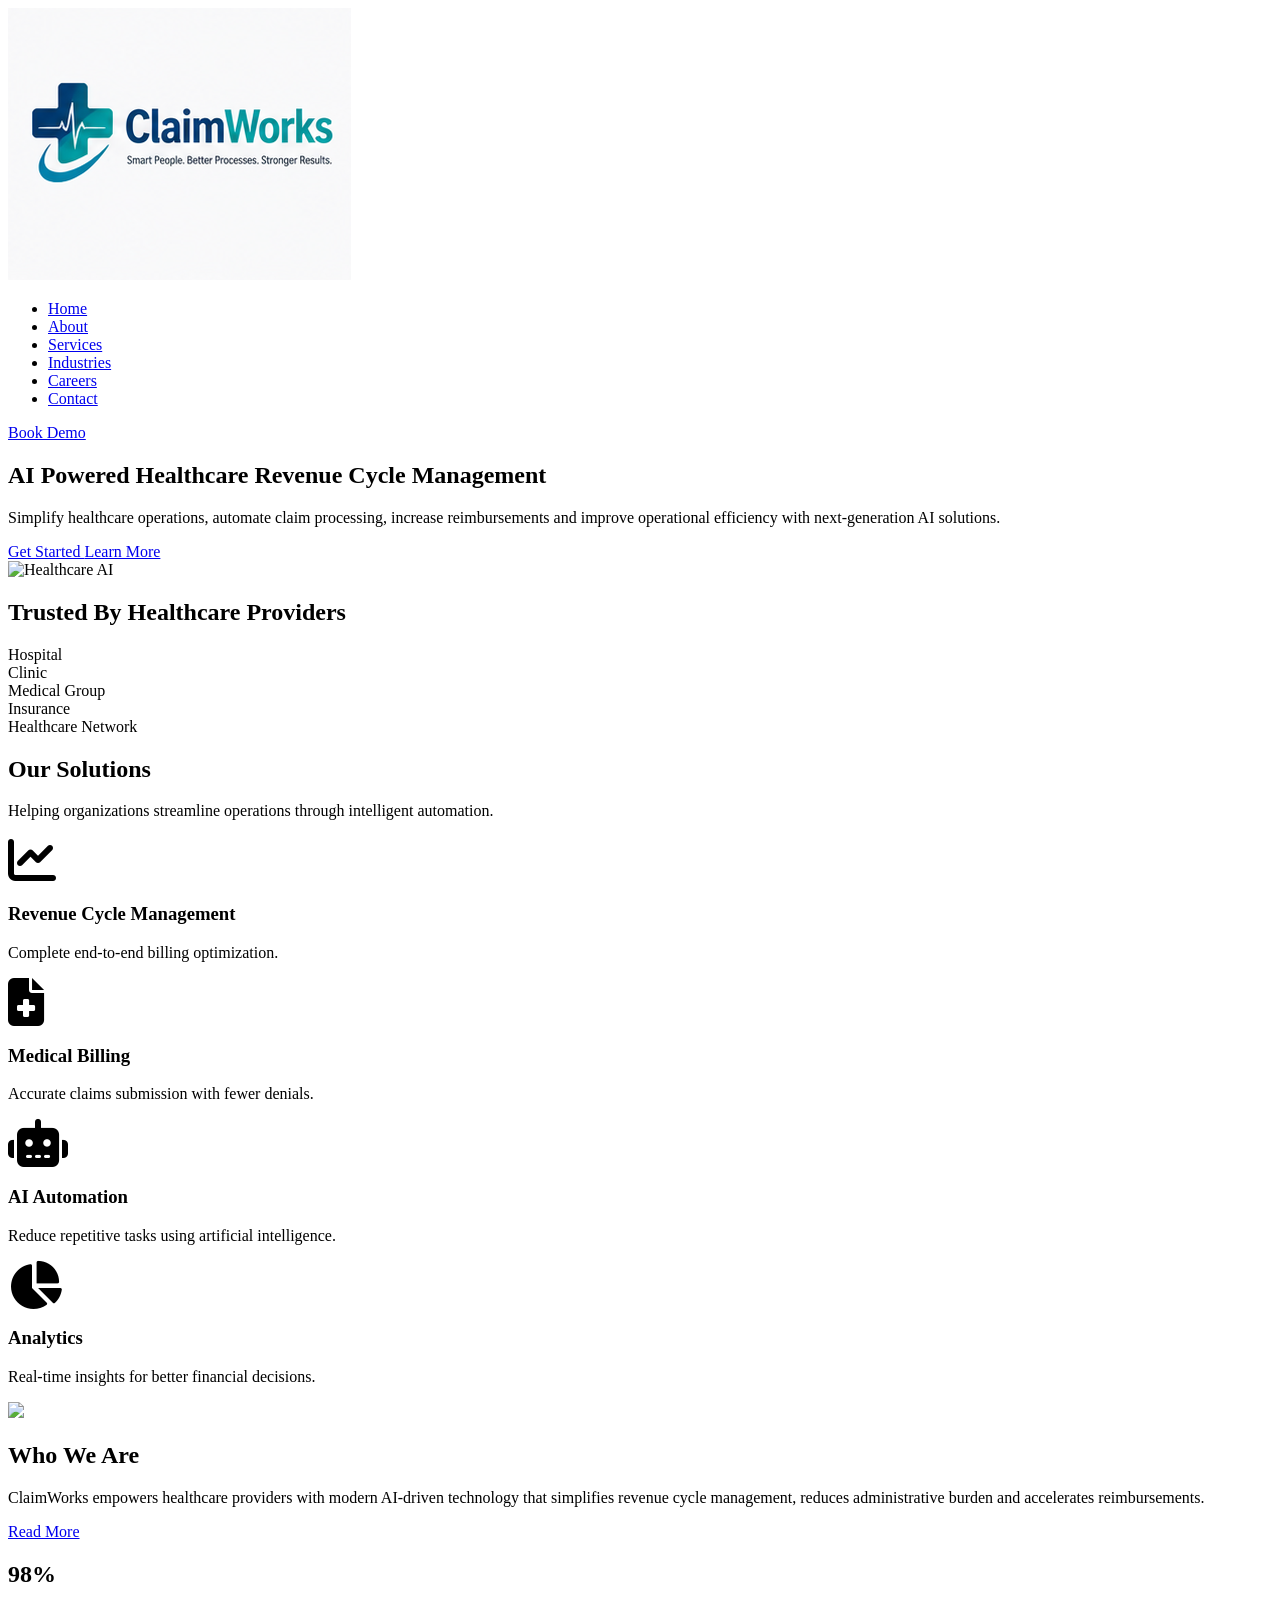
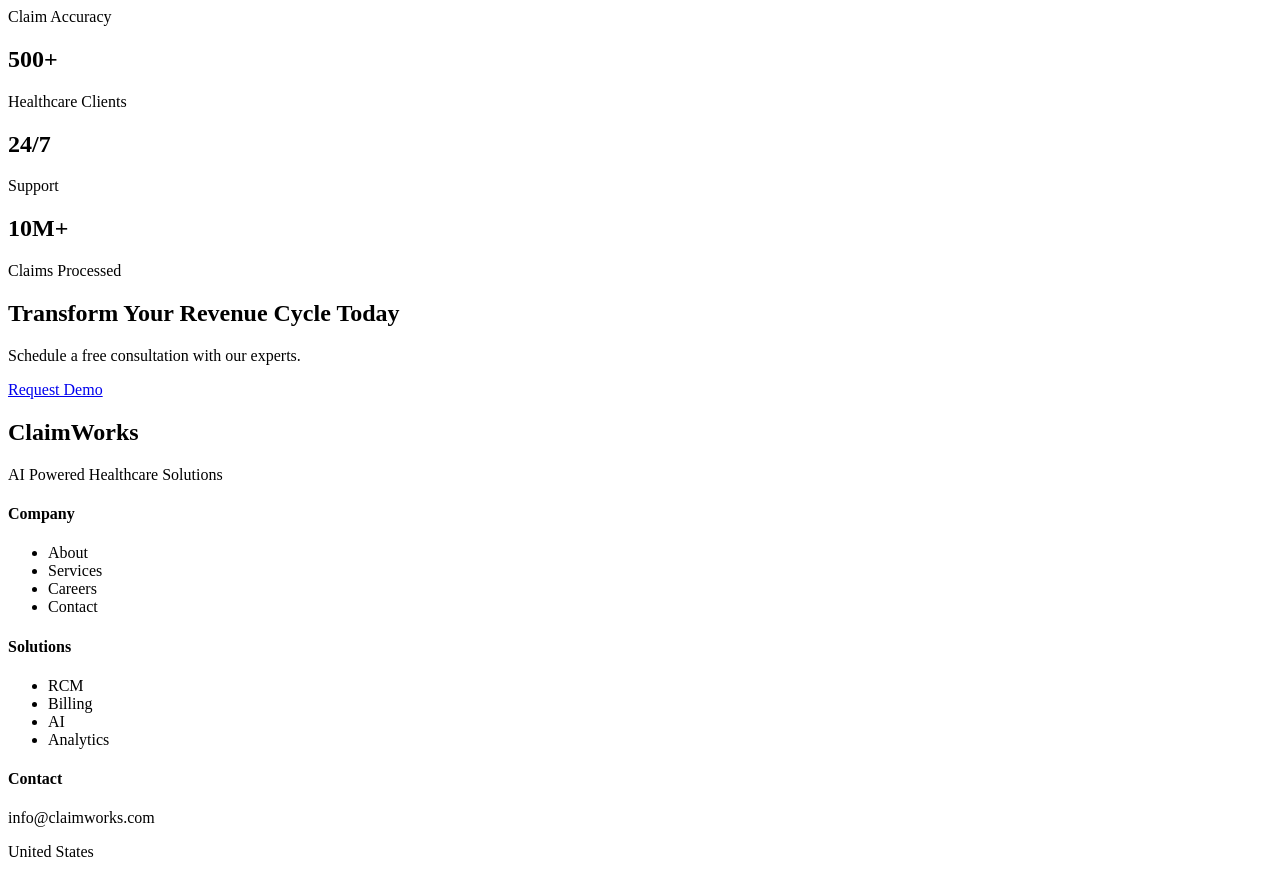
==== index.html @ ae8e94ba "Add files via upload Claimworks" ====
<!DOCTYPE html>
<html lang="en">

<head>
    <meta charset="UTF-8">
    <meta name="viewport" content="width=device-width, initial-scale=1.0">

    <title>ClaimWorks | AI Powered Revenue Cycle Management</title>

    <link rel="stylesheet" href="assets/css/style.css">

    <link rel="preconnect" href="https://fonts.googleapis.com">
    <link rel="preconnect" href="https://fonts.gstatic.com" crossorigin>

    <link href="https://fonts.googleapis.com/css2?family=Poppins:wght@300;400;500;600;700;800&display=swap" rel="stylesheet">

    <link rel="stylesheet"
href="https://cdnjs.cloudflare.com/ajax/libs/font-awesome/6.6.0/css/all.min.css">

</head>

<body>

<!-- ================= NAVBAR ================= -->

<header>

<div class="container nav">

<div class="logo">
<a href="index.html" class="logo">
    <img src="asset/images/logo.png" alt="ClaimWorks Logo">
</a>
</div>

<nav>

<ul>

<li><a href="index.html">Home</a></li>

<li><a href="about.html">About</a></li>

<li><a href="services.html">Services</a></li>

<li><a href="industries.html">Industries</a></li>

<li><a href="careers.html">Careers</a></li>

<li><a href="contact.html">Contact</a></li>

</ul>

</nav>

<a href="#" class="btn">Book Demo</a>

</div>

</header>


<!-- ================= HERO ================= -->

<section class="hero">

<div class="container hero-grid">

<div class="hero-content">

<h1>

AI Powered Healthcare Revenue Cycle Management

</h1>

<p>

Simplify healthcare operations, automate claim processing,
increase reimbursements and improve operational efficiency with
next-generation AI solutions.

</p>

<div class="hero-buttons">

<a href="#" class="btn">

Get Started

</a>

<a href="#" class="btn-outline">

Learn More

</a>

</div>

</div>


<div class="hero-image">

<img src="assets/images/hero.png" alt="Healthcare AI">

</div>

</div>

</section>


<!-- ================= TRUSTED ================= -->

<section class="trusted">

<div class="container">

<h2>

Trusted By Healthcare Providers

</h2>

<div class="brands">

<div>Hospital</div>

<div>Clinic</div>

<div>Medical Group</div>

<div>Insurance</div>

<div>Healthcare Network</div>

</div>

</div>

</section>


<!-- ================= SERVICES ================= -->

<section class="services">

<div class="container">

<h2>

Our Solutions

</h2>

<p class="section-text">

Helping organizations streamline operations through intelligent automation.

</p>

<div class="cards">

<div class="card">

<i class="fa-solid fa-chart-line fa-3x"></i>

<h3>Revenue Cycle Management</h3>

<p>
Complete end-to-end billing optimization.
</p>

</div>
<div class="card">

<i class="fa-solid fa-file-medical fa-3x"></i>

<h3>Medical Billing</h3>

<p>
Accurate claims submission with fewer denials.
</p>

</div>

<div class="card">

<i class="fa-solid fa-robot fa-3x"></i>

<h3>AI Automation</h3>

<p>

Reduce repetitive tasks using artificial intelligence.

</p>

</div>

<div class="card">

<i class="fa-solid fa-chart-pie fa-3x"></i>

<h3>Analytics</h3>

<p>

Real-time insights for better financial decisions.

</p>

</div>

</div>

</div>

</section>


<!-- ================= ABOUT ================= -->

<section class="about-preview">

<div class="container grid-2">

<div>

<img src="assets/images/about.jpg">

</div>

<div>

<h2>

Who We Are

</h2>

<p>

ClaimWorks empowers healthcare providers with modern AI-driven
technology that simplifies revenue cycle management,
reduces administrative burden and accelerates reimbursements.

</p>

<a href="about.html" class="btn">

Read More

</a>

</div>

</div>

</section>


<!-- ================= STATS ================= -->

<section class="stats">

<div class="container">

<div class="stat">

<h2>98%</h2>

<p>Claim Accuracy</p>

</div>

<div class="stat">

<h2>500+</h2>

<p>Healthcare Clients</p>

</div>

<div class="stat">

<h2>24/7</h2>

<p>Support</p>

</div>

<div class="stat">

<h2>10M+</h2>

<p>Claims Processed</p>

</div>

</div>

</section>


<!-- ================= CTA ================= -->

<section class="cta">

<div class="container">

<h2>

Transform Your Revenue Cycle Today

</h2>

<p>

Schedule a free consultation with our experts.

</p>

<a href="#" class="btn">

Request Demo

</a>

</div>

</section>


<!-- ================= FOOTER ================= -->

<footer>

<div class="container footer">

<div>

<h2>

ClaimWorks

</h2>

<p>

AI Powered Healthcare Solutions

</p>

</div>

<div>

<h4>

Company

</h4>

<ul>

<li>About</li>

<li>Services</li>

<li>Careers</li>

<li>Contact</li>

</ul>

</div>

<div>

<h4>

Solutions

</h4>

<ul>

<li>RCM</li>

<li>Billing</li>

<li>AI</li>

<li>Analytics</li>

</ul>

</div>

<div>

<h4>

Contact

</h4>

<p>

info@claimworks.com

</p>

<p>

United States

</p>

</div>

</div>

</footer>

<script src="assets/js/script.js"></script>

</body>

</html>
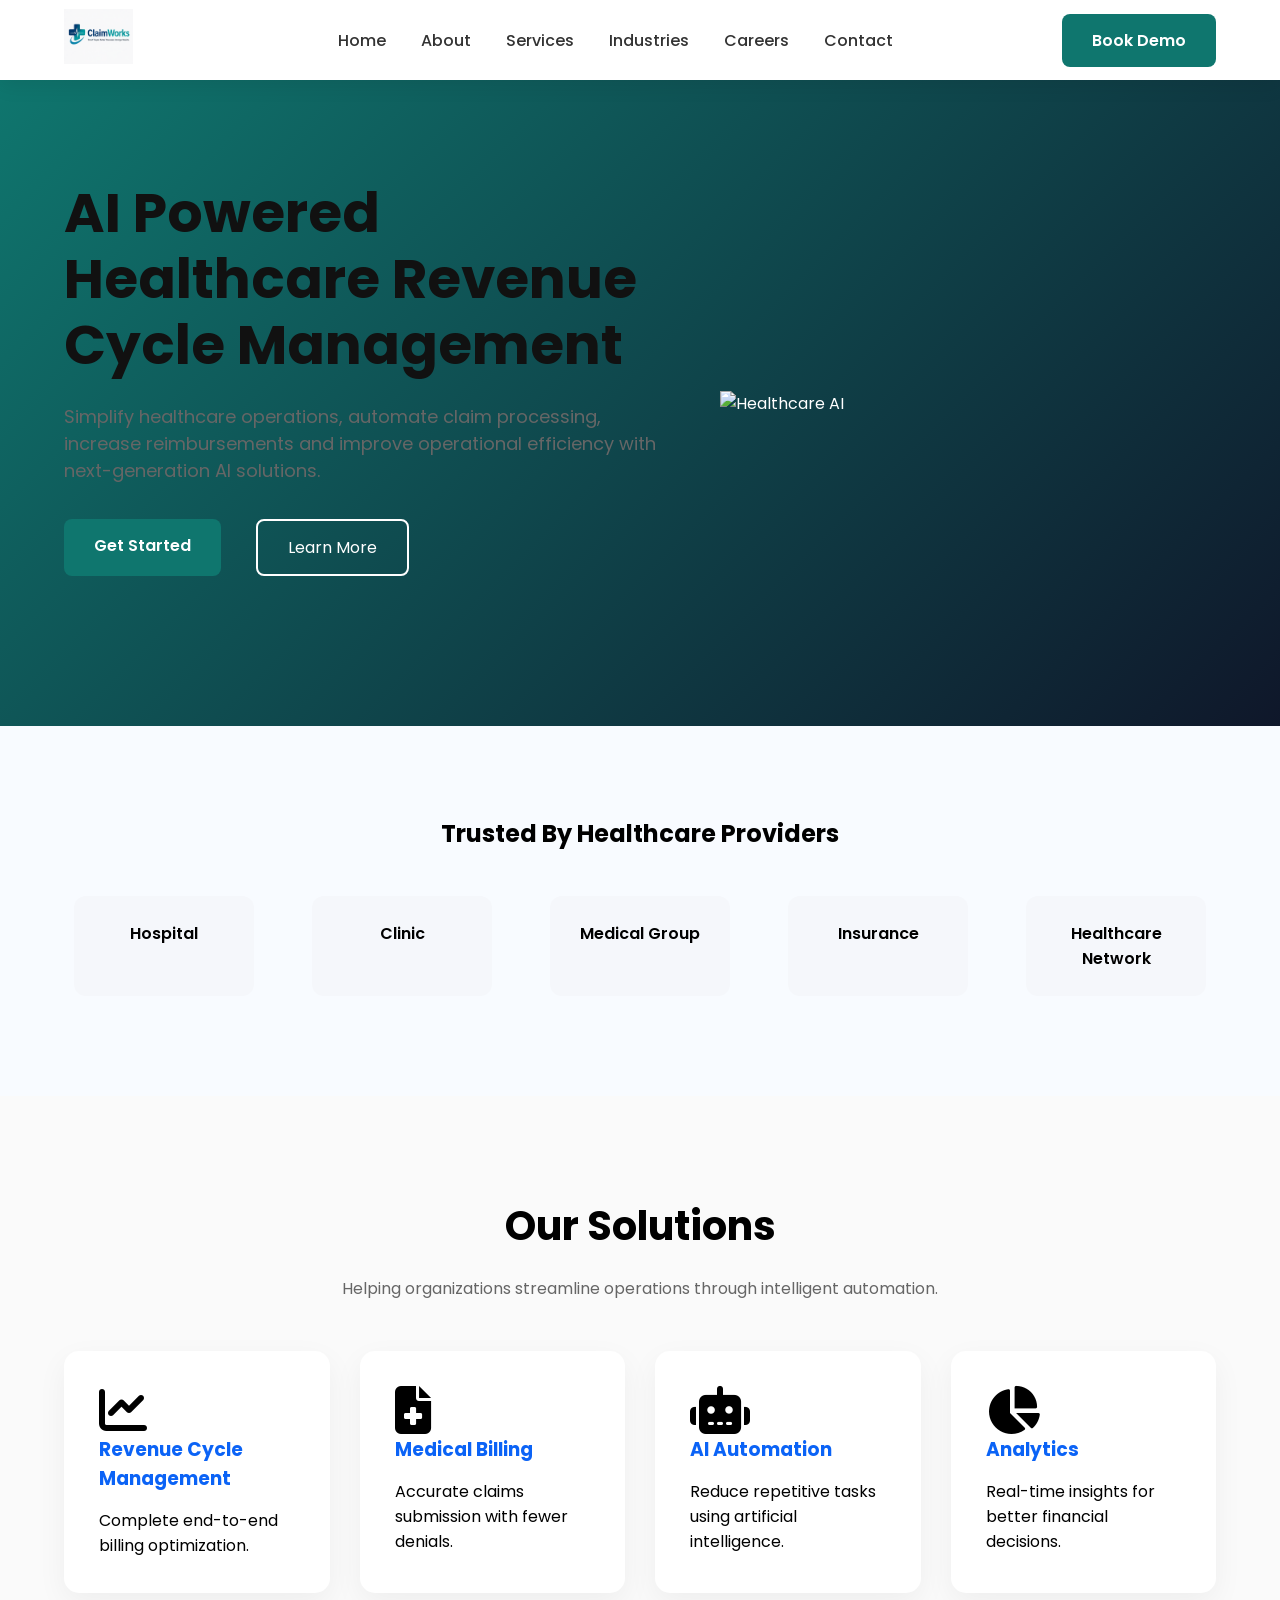
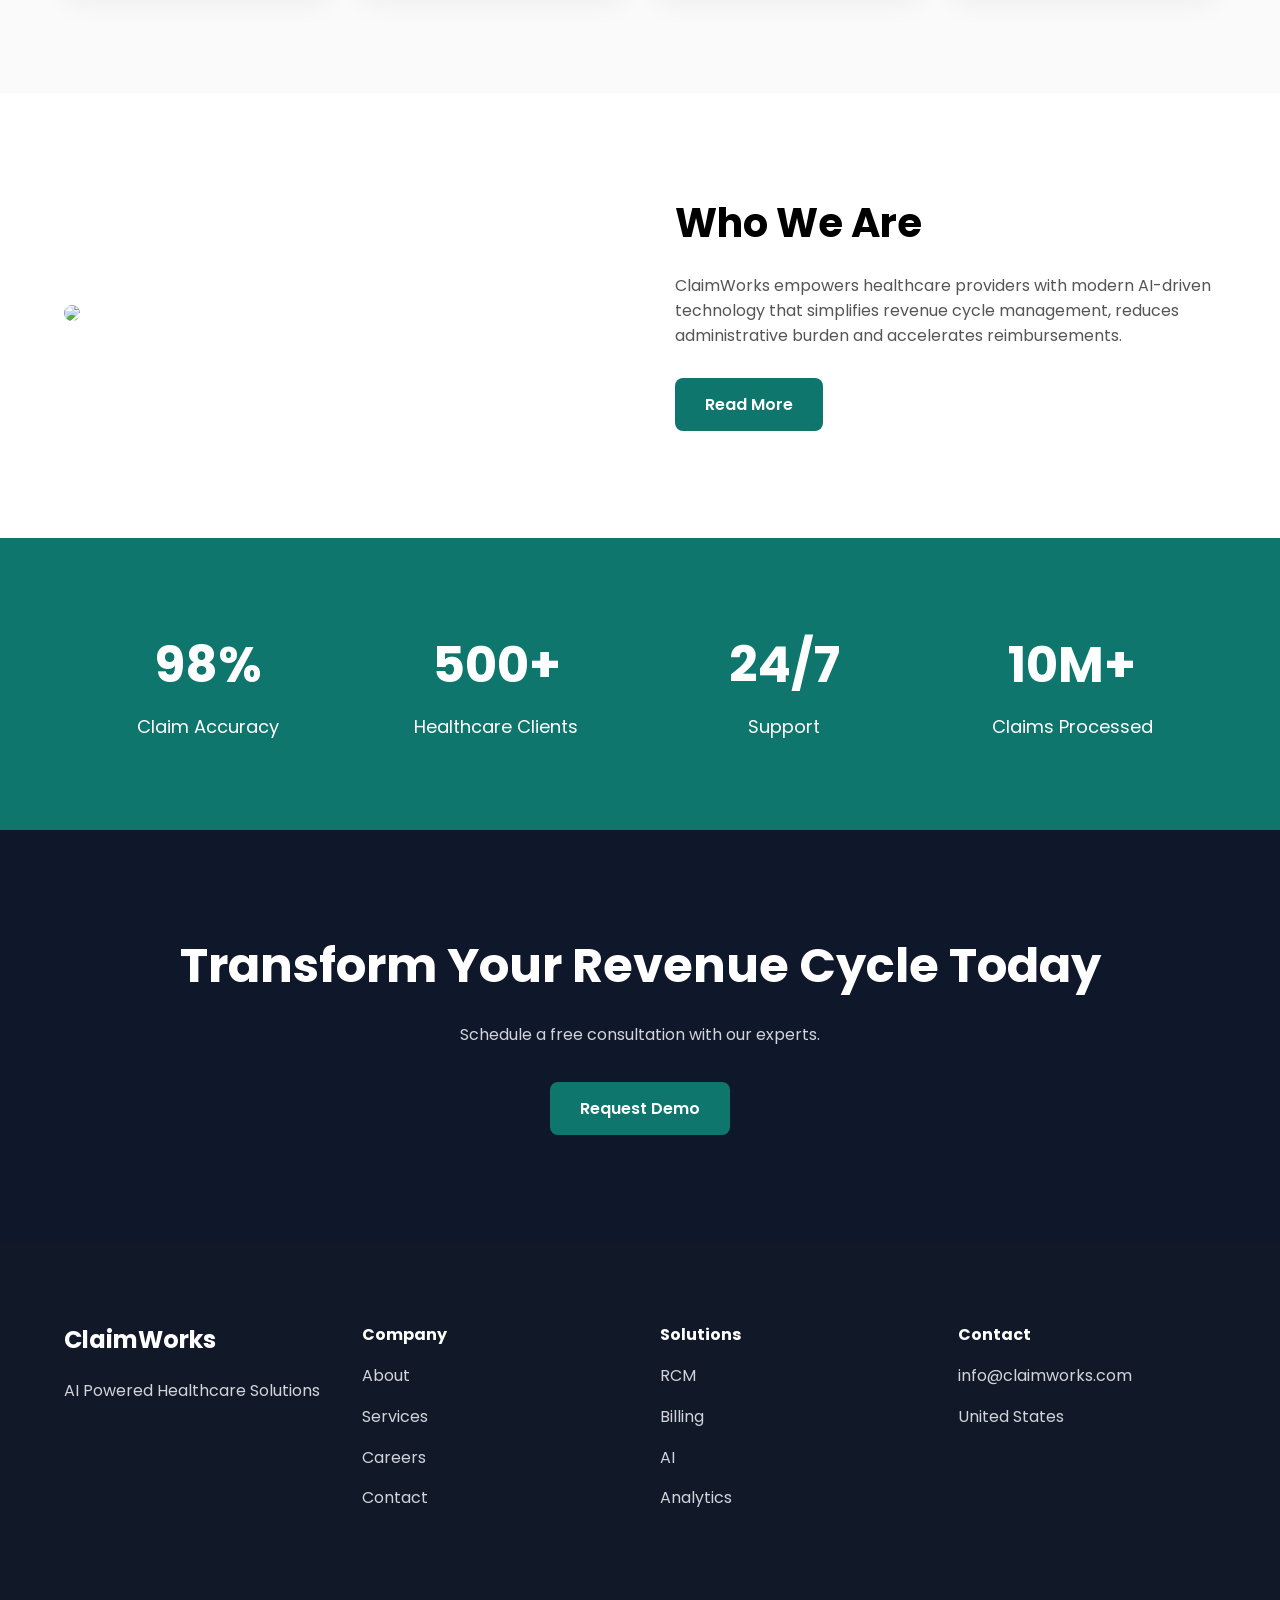
==== commit 41425be8: "Update index.html" ====
--- a/index.html
+++ b/index.html
@@ -7,7 +7,7 @@
 
     <title>ClaimWorks | AI Powered Revenue Cycle Management</title>
 
-    <link rel="stylesheet" href="assets/css/style.css">
+    <link rel="stylesheet" href="asset/css/style.css">
 
     <link rel="preconnect" href="https://fonts.googleapis.com">
     <link rel="preconnect" href="https://fonts.gstatic.com" crossorigin>
@@ -430,4 +430,4 @@
 
 </body>
 
-</html>+</html>
--- a/asset/css/style.css
+++ b/asset/css/style.css
@@ -0,0 +1,3035 @@
+/* =========================================
+   CLAIMWORKS PROFESSIONAL WEBSITE
+   STYLE.CSS - PART 1
+========================================= */
+
+*{
+    margin:0;
+    padding:0;
+    box-sizing:border-box;
+    font-family:'Poppins',sans-serif;
+}
+
+html{
+    scroll-behavior:smooth;
+}
+
+
+.container{
+    width:90%;
+    max-width:1200px;
+    margin:auto;
+}
+
+/* ================= NAVBAR ================= */
+
+header{
+    width:100%;
+    background:#fff;
+    position:sticky;
+    top:0;
+    z-index:999;
+    box-shadow:0 2px 10px rgba(0,0,0,.08);
+}
+
+.nav{
+    display:flex;
+    justify-content:space-between;
+    align-items:center;
+    height:80px;
+}
+
+.logo h2{
+    color:#0B63F6;
+    font-size:30px;
+    font-weight:700;
+}
+
+nav ul{
+    display:flex;
+    list-style:none;
+}
+
+nav ul li{
+    margin-left:35px;
+}
+
+nav ul li a{
+    text-decoration:none;
+    color:#333;
+    font-weight:500;
+    transition:.3s;
+}
+
+nav ul li a:hover{
+    color:#0B63F6;
+}
+
+/* ================= BUTTONS ================= */
+
+.btn{
+    background:#0B63F6;
+    color:#fff;
+    padding:14px 30px;
+    text-decoration:none;
+    border-radius:8px;
+    transition:.3s;
+    display:inline-block;
+}
+
+.btn:hover{
+    background:#084fc4;
+    transform:translateY(-3px);
+}
+
+.btn-outline{
+    border:2px solid #0B63F6;
+    color:#0B63F6;
+    text-decoration:none;
+    padding:12px 28px;
+    border-radius:8px;
+    margin-left:15px;
+    transition:.3s;
+}
+
+.btn-outline:hover{
+    background:#0B63F6;
+    color:white;
+}
+
+/* ================= HERO ================= */
+.hero{
+    background:linear-gradient(rgba(0,0,0,.55),rgba(0,0,0,.55)),
+    url("../images/hero.jpg");
+    background-size:cover;
+    background-position:center;
+}
+
+.hero{
+    padding:100px 0;
+    background:linear-gradient(135deg,#eef5ff,#ffffff);
+}
+
+.hero-grid{
+    display:grid;
+    grid-template-columns:1fr 1fr;
+    gap:60px;
+    align-items:center;
+}
+
+.hero-content h1{
+    font-size:55px;
+    color:#111;
+    margin-bottom:25px;
+    line-height:1.2;
+}
+
+.hero-content p{
+    font-size:18px;
+    color:#666;
+    margin-bottom:35px;
+}
+
+.hero-image img{
+    width:100%;
+    animation:float 4s infinite ease-in-out;
+}
+
+/* ================= TRUSTED ================= */
+
+.trusted{
+    padding:70px 0;
+    text-align:center;
+}
+
+.trusted h2{
+    margin-bottom:35px;
+}
+
+.brands{
+    display:flex;
+    justify-content:space-between;
+    flex-wrap:wrap;
+}
+
+.brands div{
+    background:#f5f7fb;
+    padding:25px;
+    width:180px;
+    border-radius:12px;
+    margin:10px;
+    font-weight:600;
+}
+
+/* ================= SERVICES ================= */
+
+.services{
+    padding:100px 0;
+    background:#fafafa;
+}
+
+.services h2{
+    text-align:center;
+    font-size:40px;
+}
+
+.section-text{
+    text-align:center;
+    color:#666;
+    margin:20px auto 50px;
+}
+
+.cards{
+    display:grid;
+    grid-template-columns:repeat(auto-fit,minmax(250px,1fr));
+    gap:30px;
+}
+
+.card{
+    background:#fff;
+    padding:35px;
+    border-radius:15px;
+    transition:.3s;
+    box-shadow:0 10px 30px rgba(0,0,0,.05);
+}
+
+.card:hover{
+    transform:translateY(-10px);
+    box-shadow:0 15px 35px rgba(0,0,0,.12);
+}
+
+.card h3{
+    color:#0B63F6;
+    margin-bottom:15px;
+}
+
+/* ================= ABOUT ================= */
+
+.about-preview{
+    padding:100px 0;
+}
+
+.grid-2{
+    display:grid;
+    grid-template-columns:1fr 1fr;
+    gap:70px;
+    align-items:center;
+}
+
+.about-preview img{
+    width:100%;
+    border-radius:15px;
+}
+
+.about-preview h2{
+    font-size:40px;
+    margin-bottom:20px;
+}
+
+.about-preview p{
+    margin-bottom:30px;
+    color:#555;
+}
+
+/* ================= STATS ================= */
+
+.stats{
+    background:#0B63F6;
+    color:white;
+    padding:80px 0;
+}
+
+.stats .container{
+    display:grid;
+    grid-template-columns:repeat(4,1fr);
+    text-align:center;
+}
+
+.stat h2{
+    font-size:45px;
+    margin-bottom:10px;
+}
+
+/* ================= CTA ================= */
+
+.cta{
+    padding:100px 0;
+    text-align:center;
+}
+
+.cta h2{
+    font-size:42px;
+    margin-bottom:20px;
+}
+
+.cta p{
+    color:#666;
+    margin-bottom:35px;
+}
+
+/* ================= FOOTER ================= */
+
+footer{
+    background:#111827;
+    color:white;
+    padding:60px 0;
+}
+
+.footer{
+    display:grid;
+    grid-template-columns:repeat(auto-fit,minmax(220px,1fr));
+    gap:40px;
+}
+
+.footer ul{
+    list-style:none;
+}
+
+.footer li{
+    margin:10px 0;
+}
+
+.footer h4{
+    margin-bottom:15px;
+}
+
+/* ================= ANIMATION ================= */
+
+@keyframes float{
+
+0%{
+transform:translateY(0px);
+}
+
+50%{
+transform:translateY(-15px);
+}
+
+100%{
+transform:translateY(0px);
+}
+
+}
+
+/* ================= MOBILE ================= */
+
+@media(max-width:992px){
+
+.hero-grid,
+.grid-2{
+grid-template-columns:1fr;
+text-align:center;
+}
+
+.stats .container{
+grid-template-columns:repeat(2,1fr);
+gap:30px;
+}
+
+nav{
+display:none;
+}
+
+}
+
+@media(max-width:600px){
+
+.hero-content h1{
+font-size:38px;
+}
+
+.stats .container{
+grid-template-columns:1fr;
+}
+
+.btn{
+display:block;
+margin-bottom:15px;
+}
+
+.btn-outline{
+display:block;
+margin-left:0;
+}
+
+}
+/* Ripple Effect */
+
+.btn{
+    position:relative;
+    overflow:hidden;
+}
+
+.ripple{
+
+position:absolute;
+background:rgba(255,255,255,.4);
+width:20px;
+height:20px;
+border-radius:50%;
+transform:scale(0);
+animation:ripple .6s linear;
+
+}
+
+@keyframes ripple{
+
+to{
+
+transform:scale(20);
+opacity:0;
+
+}
+
+}
+/* =====================================
+   CLAIMWORKS PREMIUM HOME PAGE (V2)
+===================================== */
+
+/* Hero */
+
+.hero{
+    background:linear-gradient(135deg,#0f766e,#0f172a);
+    color:white;
+    padding:100px 0;
+}
+
+.hero-grid{
+    display:grid;
+    grid-template-columns:1.2fr 1fr;
+    gap:60px;
+    align-items:center;
+}
+
+.tag{
+
+display:inline-block;
+padding:10px 18px;
+background:rgba(255,255,255,.15);
+border-radius:30px;
+margin-bottom:25px;
+font-size:14px;
+backdrop-filter:blur(10px);
+
+}
+
+.hero-left h1{
+
+font-size:60px;
+line-height:1.15;
+margin-bottom:25px;
+font-weight:800;
+
+}
+
+.hero-left p{
+
+font-size:18px;
+color:#dbe4ef;
+margin-bottom:35px;
+max-width:650px;
+
+}
+
+.hero-buttons{
+
+display:flex;
+gap:20px;
+margin-bottom:50px;
+
+}
+
+.hero-stats{
+
+display:flex;
+gap:50px;
+
+}
+
+.hero-stats h2{
+
+font-size:34px;
+margin-bottom:8px;
+
+}
+
+.hero-stats span{
+
+color:#d1d5db;
+
+}
+
+/* Right Side */
+
+.hero-right{
+
+display:flex;
+flex-direction:column;
+gap:25px;
+
+}
+
+.glass-card{
+
+background:rgba(255,255,255,.12);
+backdrop-filter:blur(15px);
+padding:30px;
+border-radius:18px;
+border:1px solid rgba(255,255,255,.15);
+transition:.35s;
+
+}
+
+.glass-card:hover{
+
+transform:translateY(-10px);
+
+}
+
+.glass-card i{
+
+font-size:40px;
+color:#34d399;
+margin-bottom:20px;
+
+}
+
+.glass-card h3{
+
+margin-bottom:12px;
+font-size:24px;
+
+}
+
+.glass-card p{
+
+color:#e5e7eb;
+
+}
+
+/* Navbar */
+
+header{
+
+background:white;
+
+}
+
+.logo h2{
+
+font-size:32px;
+color:#0f766e;
+
+}
+
+.logo i{
+
+margin-right:10px;
+
+}
+
+/* Buttons */
+
+.btn{
+
+background:#0f766e;
+color:white;
+padding:14px 30px;
+border-radius:8px;
+text-decoration:none;
+font-weight:600;
+transition:.3s;
+
+}
+
+.btn:hover{
+
+background:#115e59;
+
+}
+
+.btn-outline{
+
+border:2px solid white;
+color:white;
+padding:14px 30px;
+border-radius:8px;
+text-decoration:none;
+transition:.3s;
+
+}
+
+.btn-outline:hover{
+
+background:white;
+color:#0f172a;
+
+}
+
+/* Mobile */
+
+@media(max-width:992px){
+
+.hero-grid{
+
+grid-template-columns:1fr;
+
+}
+
+.hero-left{
+
+text-align:center;
+
+}
+
+.hero-buttons{
+
+justify-content:center;
+
+}
+
+.hero-stats{
+
+justify-content:center;
+flex-wrap:wrap;
+
+}
+
+}
+/* ================= SERVICES ================= */
+
+.section-title{
+text-align:center;
+margin-bottom:60px;
+}
+
+.section-title h2{
+font-size:42px;
+margin-bottom:15px;
+color:#0f172a;
+}
+
+.section-title p{
+color:#6b7280;
+max-width:700px;
+margin:auto;
+}
+
+.service-grid{
+
+display:grid;
+grid-template-columns:repeat(auto-fit,minmax(320px,1fr));
+gap:30px;
+
+}
+
+.service-box{
+
+background:white;
+padding:35px;
+border-radius:18px;
+box-shadow:0 10px 25px rgba(0,0,0,.08);
+transition:.35s;
+
+}
+
+.service-box:hover{
+
+transform:translateY(-12px);
+
+}
+
+.service-box i{
+
+font-size:42px;
+color:#0f766e;
+margin-bottom:20px;
+
+}
+
+.service-box h3{
+
+margin-bottom:15px;
+
+}
+
+.service-box p{
+
+color:#6b7280;
+
+}
+
+/* ================= INSIGHTS ================= */
+
+.insights{
+padding:100px 0;
+background:#f8fafc;
+}
+
+.insight-grid{
+
+display:grid;
+grid-template-columns:repeat(auto-fit,minmax(320px,1fr));
+gap:30px;
+
+}
+
+.insight-card{
+
+background:white;
+padding:35px;
+border-radius:18px;
+box-shadow:0 12px 30px rgba(0,0,0,.08);
+transition:.35s;
+
+}
+
+.insight-card:hover{
+
+transform:translateY(-10px);
+
+}
+
+.insight-card h3{
+
+font-size:24px;
+margin-bottom:20px;
+color:#0f172a;
+
+}
+
+.insight-card p{
+
+color:#6b7280;
+line-height:1.8;
+margin-bottom:25px;
+
+}
+
+.insight-card a{
+
+color:#0f766e;
+font-weight:600;
+text-decoration:none;
+
+}
+
+/* ================= WHY US ================= */
+
+.why-us{
+
+padding:100px 0;
+
+}
+
+.why-grid{
+
+display:grid;
+grid-template-columns:repeat(auto-fit,minmax(260px,1fr));
+gap:30px;
+
+}
+
+.why-card{
+
+padding:35px;
+border-radius:18px;
+background:white;
+text-align:center;
+box-shadow:0 12px 25px rgba(0,0,0,.08);
+transition:.35s;
+
+}
+
+.why-card:hover{
+
+transform:translateY(-10px);
+
+}
+
+.why-card i{
+
+font-size:48px;
+color:#0f766e;
+margin-bottom:20px;
+
+}
+
+.why-card h3{
+
+margin-bottom:15px;
+
+}
+
+.why-card p{
+
+color:#6b7280;
+
+}
+
+.stats{
+
+background:#0f766e;
+padding:90px 0;
+color:white;
+
+}
+
+.stats-grid{
+
+display:grid;
+grid-template-columns:repeat(auto-fit,minmax(200px,1fr));
+text-align:center;
+gap:30px;
+
+}
+
+.stats h2{
+
+font-size:50px;
+margin-bottom:10px;
+
+}
+
+.stats p{
+
+font-size:18px;
+
+}
+
+/* ================= INDUSTRIES ================= */
+
+.industries{
+
+padding:100px 0;
+background:#f8fafc;
+
+}
+
+.industry-grid{
+
+display:grid;
+grid-template-columns:repeat(auto-fit,minmax(250px,1fr));
+gap:25px;
+
+}
+
+.industry-card{
+
+background:white;
+padding:40px;
+border-radius:18px;
+text-align:center;
+box-shadow:0 10px 25px rgba(0,0,0,.08);
+transition:.35s;
+
+}
+
+.industry-card:hover{
+
+background:#0f766e;
+color:white;
+transform:translateY(-10px);
+
+}
+
+.industry-card i{
+
+font-size:48px;
+margin-bottom:20px;
+color:#0f766e;
+
+}
+
+.industry-card:hover i{
+
+color:white;
+
+}
+
+/* ================= CTA ================= */
+
+.cta{
+
+background:#0f172a;
+color:white;
+padding:100px 0;
+text-align:center;
+
+}
+
+.cta h2{
+
+font-size:48px;
+margin-bottom:20px;
+
+}
+
+.cta p{
+
+max-width:700px;
+margin:0 auto 35px;
+color:#d1d5db;
+
+}
+
+/* ================= PROCESS ================= */
+
+.process{
+
+padding:100px 0;
+background:#ffffff;
+
+}
+
+.process-grid{
+
+display:grid;
+grid-template-columns:repeat(auto-fit,minmax(250px,1fr));
+gap:30px;
+
+}
+
+.process-card{
+
+background:#f8fafc;
+padding:35px;
+border-radius:18px;
+text-align:center;
+transition:.35s;
+box-shadow:0 10px 25px rgba(0,0,0,.08);
+
+}
+
+.process-card:hover{
+
+transform:translateY(-10px);
+
+}
+
+.number{
+
+width:70px;
+height:70px;
+background:#0f766e;
+color:white;
+font-size:28px;
+font-weight:700;
+display:flex;
+justify-content:center;
+align-items:center;
+border-radius:50%;
+margin:0 auto 25px;
+
+}
+
+.process-card h3{
+
+margin-bottom:15px;
+font-size:24px;
+
+}
+
+.process-card p{
+
+color:#6b7280;
+line-height:1.8;
+
+}
+
+/* ================= TESTIMONIALS ================= */
+
+.testimonials{
+
+padding:100px 0;
+background:#f8fafc;
+
+}
+
+.testimonial-grid{
+
+display:grid;
+grid-template-columns:repeat(auto-fit,minmax(300px,1fr));
+gap:30px;
+
+}
+
+.testimonial-card{
+
+background:white;
+padding:35px;
+border-radius:18px;
+box-shadow:0 12px 25px rgba(0,0,0,.08);
+transition:.35s;
+
+}
+
+.testimonial-card:hover{
+
+transform:translateY(-10px);
+
+}
+
+.testimonial-card p{
+
+font-style:italic;
+line-height:1.8;
+margin-bottom:20px;
+color:#374151;
+
+}
+
+.testimonial-card h4{
+
+color:#0f766e;
+
+}
+
+/* ================= TEAM ================= */
+
+.team{
+
+padding:100px 0;
+
+}
+
+.team-grid{
+
+display:grid;
+grid-template-columns:repeat(auto-fit,minmax(300px,1fr));
+gap:30px;
+
+}
+
+.team-card{
+
+background:white;
+border-radius:20px;
+overflow:hidden;
+text-align:center;
+box-shadow:0 10px 30px rgba(0,0,0,.08);
+transition:.35s;
+
+}
+
+.team-card:hover{
+
+transform:translateY(-10px);
+
+}
+
+.team-card img{
+
+width:100%;
+display:block;
+
+}
+
+.team-card h3{
+
+margin-top:25px;
+
+}
+
+.team-card span{
+
+display:block;
+margin:10px 0;
+color:#0f766e;
+font-weight:600;
+
+}
+
+.team-card p{
+
+padding:0 25px 30px;
+color:#6b7280;
+
+}
+
+/* ================= FAQ ================= */
+
+.faq{
+
+padding:100px 0;
+background:#f8fafc;
+
+}
+
+.faq-item{
+
+background:white;
+padding:30px;
+margin-bottom:20px;
+border-radius:15px;
+box-shadow:0 10px 20px rgba(0,0,0,.08);
+
+}
+
+.faq-item h3{
+
+color:#0f766e;
+margin-bottom:15px;
+
+}
+
+.faq-item p{
+
+color:#6b7280;
+line-height:1.8;
+
+}
+
+/* ================= BACK TO TOP ================= */
+
+#topBtn{
+
+position:fixed;
+bottom:30px;
+right:30px;
+width:55px;
+height:55px;
+border:none;
+border-radius:50%;
+background:#0f766e;
+color:white;
+font-size:22px;
+cursor:pointer;
+display:none;
+box-shadow:0 8px 20px rgba(0,0,0,.2);
+transition:.3s;
+z-index:999;
+
+}
+
+#topBtn:hover{
+
+background:#115e59;
+transform:translateY(-5px);
+
+}
+
+/* ================= NEWSLETTER ================= */
+
+.newsletter{
+    background:linear-gradient(135deg,#0b5ed7,#1d9bf0);
+    padding:90px 20px;
+    text-align:center;
+    color:#fff;
+}
+
+.newsletter-content{
+    max-width:750px;
+    margin:auto;
+}
+
+.newsletter h2{
+    font-size:40px;
+    margin-bottom:20px;
+}
+
+.newsletter p{
+    font-size:17px;
+    line-height:1.8;
+    margin-bottom:35px;
+    opacity:.95;
+}
+
+.newsletter-form{
+    display:flex;
+    justify-content:center;
+    align-items:center;
+    gap:15px;
+    flex-wrap:wrap;
+}
+
+.newsletter-form input{
+    width:400px;
+    max-width:100%;
+    padding:16px 20px;
+    border:none;
+    border-radius:50px;
+    font-size:16px;
+    outline:none;
+}
+
+.newsletter-form button{
+    padding:16px 30px;
+    border:none;
+    border-radius:50px;
+    background:#fff;
+    color:#0b5ed7;
+    font-size:16px;
+    font-weight:600;
+    cursor:pointer;
+    transition:.3s;
+}
+
+.newsletter-form button:hover{
+    background:#083b8a;
+    color:#fff;
+    transform:translateY(-3px);
+}
+
+.newsletter small{
+    display:block;
+    margin-top:20px;
+    font-size:14px;
+    opacity:.9;
+}
+
+.newsletter small i{
+    margin-right:6px;
+}
+
+/* ================= WHATSAPP ================= */
+
+.whatsapp{
+
+position:fixed;
+left:25px;
+bottom:30px;
+
+width:60px;
+height:60px;
+
+background:#25D366;
+color:white;
+
+display:flex;
+justify-content:center;
+align-items:center;
+
+font-size:32px;
+
+border-radius:50%;
+
+text-decoration:none;
+
+box-shadow:0 8px 20px rgba(0,0,0,.25);
+
+z-index:999;
+
+transition:.3s;
+
+}
+
+.whatsapp:hover{
+
+transform:scale(1.1);
+
+}
+
+/* ================= COPYRIGHT ================= */
+
+.copyright{
+
+margin-top:50px;
+padding-top:25px;
+border-top:1px solid rgba(255,255,255,.15);
+
+text-align:center;
+
+color:#d1d5db;
+
+}
+
+/* ================= TRUSTED ================= */
+
+.trusted{
+
+padding:100px 0;
+background:#ffffff;
+
+}
+
+.trusted-grid{
+
+display:grid;
+grid-template-columns:repeat(auto-fit,minmax(220px,1fr));
+gap:25px;
+
+}
+
+.trusted-card{
+
+background:#f8fafc;
+padding:35px;
+text-align:center;
+border-radius:15px;
+transition:.3s;
+box-shadow:0 10px 20px rgba(0,0,0,.08);
+
+}
+
+.trusted-card:hover{
+
+background:#0f766e;
+color:white;
+transform:translateY(-10px);
+
+}
+
+.trusted-card i{
+
+font-size:45px;
+margin-bottom:18px;
+color:#0f766e;
+
+}
+
+.trusted-card:hover i{
+
+color:white;
+
+}
+
+/* ================= CONTACT PREVIEW ================= */
+
+.contact-preview{
+
+padding:100px 0;
+background:#f8fafc;
+
+}
+
+.contact-grid{
+
+display:grid;
+grid-template-columns:1fr 1fr;
+gap:50px;
+align-items:center;
+
+}
+
+.contact-preview ul{
+
+margin-top:25px;
+
+}
+
+.contact-preview li{
+
+margin-bottom:15px;
+list-style:none;
+
+}
+
+.contact-preview i{
+
+color:#0f766e;
+margin-right:10px;
+
+}
+
+.contact-box{
+
+background:white;
+padding:35px;
+border-radius:20px;
+box-shadow:0 10px 30px rgba(0,0,0,.08);
+
+}
+
+.contact-box input,
+.contact-box textarea{
+
+width:100%;
+padding:15px;
+margin-bottom:20px;
+border:1px solid #ddd;
+border-radius:10px;
+
+}
+
+.contact-box textarea{
+
+height:150px;
+resize:none;
+
+}
+
+/* ================= SERVICE FEATURES ================= */
+
+.service-features{
+
+padding:100px 0;
+
+}
+
+.feature-grid{
+
+display:grid;
+grid-template-columns:repeat(auto-fit,minmax(280px,1fr));
+gap:30px;
+
+}
+
+.feature-card{
+
+background:white;
+padding:35px;
+border-radius:18px;
+box-shadow:0 12px 30px rgba(0,0,0,.08);
+transition:.35s;
+
+}
+
+.feature-card:hover{
+
+transform:translateY(-10px);
+
+}
+
+.feature-card i{
+
+font-size:40px;
+color:#0f766e;
+margin-bottom:20px;
+
+}
+
+.feature-card h3{
+
+margin-bottom:20px;
+
+}
+
+.feature-card ul{
+
+padding-left:20px;
+
+}
+
+.feature-card li{
+
+margin-bottom:12px;
+color:#6b7280;
+
+}
+
+/* ================= WHY SERVICES ================= */
+
+.why-services{
+
+padding:100px 0;
+background:#f8fafc;
+
+}
+
+.why-services-grid{
+
+display:grid;
+grid-template-columns:repeat(auto-fit,minmax(260px,1fr));
+gap:30px;
+
+}
+
+.why-service-card{
+
+background:white;
+padding:35px;
+border-radius:18px;
+text-align:center;
+box-shadow:0 10px 25px rgba(0,0,0,.08);
+transition:.35s;
+
+}
+
+.why-service-card:hover{
+
+transform:translateY(-10px);
+
+}
+
+.why-service-card i{
+
+font-size:45px;
+color:#0f766e;
+margin-bottom:20px;
+
+}
+
+.why-service-card h3{
+
+margin-bottom:15px;
+
+}
+
+.why-service-card p{
+
+color:#6b7280;
+line-height:1.8;
+
+}
+
+/* ================= PROCESS TIMELINE ================= */
+
+.service-process{
+
+padding:100px 0;
+
+}
+
+.timeline{
+
+display:grid;
+grid-template-columns:repeat(auto-fit,minmax(250px,1fr));
+gap:30px;
+
+}
+
+.timeline-item{
+
+background:#0f766e;
+color:white;
+padding:35px;
+border-radius:18px;
+transition:.3s;
+
+}
+
+.timeline-item:hover{
+
+background:#115e59;
+transform:translateY(-8px);
+
+}
+
+.timeline-item h3{
+
+margin-bottom:15px;
+
+}
+
+/* ================= SERVICE STATS ================= */
+
+.service-stats{
+
+background:#0f172a;
+padding:100px 0;
+color:white;
+
+}
+
+.service-stats .stats-grid{
+
+display:grid;
+grid-template-columns:repeat(auto-fit,minmax(220px,1fr));
+gap:30px;
+
+}
+
+.stat-box{
+
+text-align:center;
+
+}
+
+.stat-box h2{
+
+font-size:55px;
+margin-bottom:10px;
+color:#34d399;
+
+}
+
+.stat-box p{
+
+font-size:18px;
+
+}
+/* ================= SERVICE CTA ================= */
+
+.service-cta{
+
+padding:100px 20px;
+text-align:center;
+background:linear-gradient(135deg,#0f766e,#115e59);
+color:white;
+
+}
+
+.service-cta h2{
+
+font-size:48px;
+margin-bottom:20px;
+
+}
+
+.service-cta p{
+
+max-width:700px;
+margin:0 auto 35px;
+line-height:1.8;
+
+}
+
+/* ================= COMPANY STORY ================= */
+
+.company-story{
+
+padding:100px 0;
+
+}
+
+.story-grid{
+
+display:grid;
+grid-template-columns:1fr 1fr;
+gap:60px;
+align-items:center;
+
+}
+
+.story-grid img{
+
+width:100%;
+border-radius:20px;
+box-shadow:0 10px 30px rgba(0,0,0,.15);
+
+}
+
+.story-grid p{
+
+margin-bottom:20px;
+line-height:1.9;
+color:#6b7280;
+
+}
+
+@media(max-width:768px){
+
+.story-grid{
+
+grid-template-columns:1fr;
+
+}
+
+}
+
+/* ================= CEO MESSAGE ================= */
+
+.ceo-message{
+
+padding:100px 0;
+background:#f8fafc;
+
+}
+
+.ceo-grid{
+
+display:grid;
+grid-template-columns:1fr 1fr;
+gap:60px;
+align-items:center;
+
+}
+
+.ceo-grid img{
+
+width:100%;
+border-radius:20px;
+box-shadow:0 10px 30px rgba(0,0,0,.15);
+
+}
+
+.ceo-grid p{
+
+margin:20px 0;
+line-height:1.9;
+color:#6b7280;
+
+}
+
+.ceo-grid h4{
+
+margin-top:25px;
+color:#0f766e;
+
+}
+
+@media(max-width:768px){
+
+.ceo-grid{
+
+grid-template-columns:1fr;
+
+}
+
+}
+
+/* ================= MISSION ================= */
+
+.mission{
+
+padding:100px 0;
+
+}
+
+.mission-grid{
+
+display:grid;
+grid-template-columns:repeat(auto-fit,minmax(300px,1fr));
+gap:30px;
+
+}
+
+.mission-card{
+
+background:white;
+padding:40px;
+border-radius:18px;
+text-align:center;
+box-shadow:0 10px 30px rgba(0,0,0,.08);
+transition:.3s;
+
+}
+
+.mission-card:hover{
+
+transform:translateY(-10px);
+
+}
+
+.mission-card i{
+
+font-size:50px;
+color:#0f766e;
+margin-bottom:20px;
+
+}
+
+.mission-card h3{
+
+margin-bottom:15px;
+
+}
+
+.mission-card p{
+
+line-height:1.8;
+color:#6b7280;
+
+}
+
+/* ================= WHY COMPANY ================= */
+
+.why-company{
+
+padding:100px 0;
+background:#f8fafc;
+
+}
+
+.why-company-grid{
+
+display:grid;
+grid-template-columns:repeat(auto-fit,minmax(260px,1fr));
+gap:30px;
+
+}
+
+.why-company-card{
+
+background:white;
+padding:35px;
+border-radius:18px;
+text-align:center;
+box-shadow:0 10px 25px rgba(0,0,0,.08);
+transition:.3s;
+
+}
+
+.why-company-card:hover{
+
+transform:translateY(-10px);
+
+}
+
+.why-company-card i{
+
+font-size:45px;
+color:#0f766e;
+margin-bottom:20px;
+
+}
+
+.why-company-card p{
+
+color:#6b7280;
+line-height:1.8;
+
+}
+
+/* ================= JOURNEY ================= */
+
+.journey{
+
+padding:100px 0;
+
+}
+
+.journey-grid{
+
+display:grid;
+grid-template-columns:repeat(auto-fit,minmax(250px,1fr));
+gap:30px;
+
+}
+
+.journey-card{
+
+background:#0f766e;
+color:white;
+padding:35px;
+border-radius:18px;
+text-align:center;
+transition:.3s;
+
+}
+
+.journey-card:hover{
+
+transform:translateY(-10px);
+background:#115e59;
+
+}
+
+.journey-card h3{
+
+font-size:36px;
+margin-bottom:15px;
+
+}
+
+/* ================= LEADERSHIP ================= */
+
+.leadership{
+
+padding:100px 0;
+background:#f8fafc;
+
+}
+
+.leadership-grid{
+
+display:grid;
+grid-template-columns:repeat(auto-fit,minmax(300px,1fr));
+gap:30px;
+
+}
+
+.leader-card{
+
+background:white;
+border-radius:20px;
+overflow:hidden;
+text-align:center;
+box-shadow:0 10px 25px rgba(0,0,0,.08);
+transition:.35s;
+
+}
+
+.leader-card:hover{
+
+transform:translateY(-10px);
+
+}
+
+.leader-card img{
+
+width:100%;
+display:block;
+
+}
+
+.leader-card h3{
+
+margin-top:25px;
+
+}
+
+.leader-card span{
+
+display:block;
+color:#0f766e;
+font-weight:600;
+margin:10px 0;
+
+}
+
+.leader-card p{
+
+padding:0 25px 30px;
+color:#6b7280;
+line-height:1.8;
+
+}
+
+/* ================= COMPANY STATS ================= */
+
+.company-stats{
+
+padding:100px 0;
+background:#0f172a;
+color:white;
+
+}
+
+.company-stats .stats-grid{
+
+display:grid;
+grid-template-columns:repeat(auto-fit,minmax(220px,1fr));
+gap:30px;
+
+}
+
+.company-stats .stat-box{
+
+text-align:center;
+
+}
+
+.company-stats .stat-box h2{
+
+font-size:55px;
+color:#34d399;
+margin-bottom:15px;
+
+}
+
+.company-stats .stat-box p{
+
+font-size:18px;
+
+}
+
+
+/* ================= ABOUT CTA ================= */
+
+.about-cta{
+
+padding:100px 20px;
+text-align:center;
+background:linear-gradient(135deg,#0f766e,#0f172a);
+color:white;
+
+}
+
+.about-cta h2{
+
+font-size:48px;
+margin-bottom:20px;
+
+}
+
+.about-cta p{
+
+max-width:700px;
+margin:0 auto 35px;
+line-height:1.8;
+color:#dbeafe;
+
+}
+
+
+/* ================= CONTACT PAGE ================= */
+
+.contact-page{
+
+padding:100px 0;
+
+}
+
+.contact-page-grid{
+
+display:grid;
+grid-template-columns:1fr 1fr;
+gap:50px;
+
+}
+
+.contact-form{
+
+background:white;
+padding:35px;
+border-radius:20px;
+box-shadow:0 10px 25px rgba(0,0,0,.08);
+
+}
+
+.contact-form input,
+.contact-form textarea{
+
+width:100%;
+padding:15px;
+margin-bottom:20px;
+border:1px solid #ddd;
+border-radius:10px;
+font-size:16px;
+
+}
+
+.contact-form textarea{
+
+height:180px;
+resize:none;
+
+}
+
+.info-box{
+
+display:flex;
+gap:20px;
+margin:30px 0;
+
+}
+
+.info-box i{
+
+font-size:28px;
+color:#0f766e;
+
+}
+
+@media(max-width:768px){
+
+.contact-page-grid{
+
+grid-template-columns:1fr;
+
+}
+
+}
+
+/* ================= MAP ================= */
+
+.map-section{
+
+padding:100px 0;
+background:#f8fafc;
+
+}
+
+.map{
+
+border-radius:20px;
+overflow:hidden;
+box-shadow:0 10px 30px rgba(0,0,0,.08);
+
+}
+
+/* ================= JOBS ================= */
+
+.jobs{
+
+padding:100px 0;
+
+}
+
+.jobs-grid{
+
+display:grid;
+grid-template-columns:repeat(auto-fit,minmax(320px,1fr));
+gap:30px;
+
+}
+
+.job-card{
+
+background:white;
+padding:35px;
+border-radius:18px;
+box-shadow:0 10px 30px rgba(0,0,0,.08);
+transition:.35s;
+
+}
+
+.job-card:hover{
+
+transform:translateY(-10px);
+
+}
+
+.job-card h3{
+
+margin-bottom:20px;
+color:#0f766e;
+
+}
+
+.job-card p{
+
+margin-bottom:12px;
+line-height:1.8;
+color:#6b7280;
+
+}
+
+/* ================= WHY JOIN ================= */
+
+.why-join{
+
+padding:100px 0;
+background:#f8fafc;
+
+}
+
+.join-grid{
+
+display:grid;
+grid-template-columns:repeat(auto-fit,minmax(260px,1fr));
+gap:30px;
+
+}
+
+.join-card{
+
+background:white;
+padding:35px;
+border-radius:18px;
+text-align:center;
+box-shadow:0 10px 25px rgba(0,0,0,.08);
+transition:.35s;
+
+}
+
+.join-card:hover{
+
+transform:translateY(-10px);
+
+}
+
+.join-card i{
+
+font-size:45px;
+color:#0f766e;
+margin-bottom:20px;
+
+}
+
+.join-card p{
+
+margin-top:15px;
+color:#6b7280;
+line-height:1.8;
+
+}
+
+/* ================= BENEFITS ================= */
+
+.benefits{
+
+padding:100px 0;
+
+}
+
+.benefit-grid{
+
+display:grid;
+grid-template-columns:repeat(auto-fit,minmax(220px,1fr));
+gap:25px;
+
+}
+
+.benefit-card{
+
+background:#0f766e;
+color:white;
+padding:35px;
+border-radius:18px;
+text-align:center;
+transition:.3s;
+
+}
+
+.benefit-card:hover{
+
+background:#115e59;
+transform:translateY(-8px);
+
+}
+
+.benefit-card i{
+
+font-size:42px;
+margin-bottom:20px;
+
+}
+
+/* ================= INTERNSHIP ================= */
+
+.internship{
+
+padding:100px 0;
+background:#f8fafc;
+
+}
+
+.internship-grid{
+
+display:grid;
+grid-template-columns:repeat(auto-fit,minmax(280px,1fr));
+gap:30px;
+
+}
+
+.intern-card{
+
+background:white;
+padding:35px;
+text-align:center;
+border-radius:18px;
+box-shadow:0 10px 25px rgba(0,0,0,.08);
+transition:.35s;
+
+}
+
+.intern-card:hover{
+
+transform:translateY(-10px);
+
+}
+
+.intern-card i{
+
+font-size:48px;
+color:#0f766e;
+margin-bottom:20px;
+
+}
+
+
+/* ================= CAREER FORM ================= */
+
+.career-form{
+
+padding:100px 0;
+
+}
+
+.career-form form{
+
+max-width:700px;
+margin:auto;
+
+}
+
+.career-form input,
+.career-form textarea{
+
+width:100%;
+padding:15px;
+margin-bottom:20px;
+border:1px solid #ddd;
+border-radius:10px;
+font-size:16px;
+
+}
+
+.career-form textarea{
+
+height:180px;
+resize:none;
+
+}
+
+/* ================= NEWS ================= */
+
+.news{
+
+padding:100px 0;
+
+}
+
+.news-grid{
+
+display:grid;
+grid-template-columns:repeat(auto-fit,minmax(340px,1fr));
+gap:30px;
+
+}
+
+.news-card{
+
+background:white;
+border-radius:18px;
+overflow:hidden;
+box-shadow:0 10px 25px rgba(0,0,0,.08);
+transition:.35s;
+
+}
+
+.news-card:hover{
+
+transform:translateY(-10px);
+
+}
+
+.news-card img{
+
+width:100%;
+display:block;
+
+}
+
+.news-content{
+
+padding:25px;
+
+}
+
+.news-content span{
+
+color:#0f766e;
+font-weight:600;
+
+}
+
+.news-content h3{
+
+margin:15px 0;
+
+}
+
+.news-content p{
+
+line-height:1.8;
+color:#6b7280;
+
+}
+
+.news-content a{
+
+display:inline-block;
+margin-top:20px;
+font-weight:600;
+text-decoration:none;
+color:#0f766e;
+
+}
+
+
+/* ================= INDUSTRIES ================= */
+
+.industries{
+
+padding:100px 0;
+
+}
+
+.industries-grid{
+
+display:grid;
+grid-template-columns:repeat(auto-fit,minmax(300px,1fr));
+gap:30px;
+
+}
+
+.industry-card{
+
+background:white;
+padding:35px;
+text-align:center;
+border-radius:18px;
+box-shadow:0 10px 25px rgba(0,0,0,.08);
+transition:.35s;
+
+}
+
+.industry-card:hover{
+
+transform:translateY(-10px);
+
+}
+
+.industry-card i{
+
+font-size:50px;
+color:#0f766e;
+margin-bottom:20px;
+
+}
+
+.industry-card h3{
+
+margin-bottom:15px;
+
+}
+
+.industry-card p{
+
+line-height:1.8;
+color:#6b7280;
+
+}
+
+/* ================= WHY INDUSTRIES ================= */
+
+.why-industries{
+
+padding:100px 0;
+background:#f8fafc;
+
+}
+
+.why-industries-grid{
+
+display:grid;
+grid-template-columns:repeat(auto-fit,minmax(260px,1fr));
+gap:30px;
+
+}
+
+.why-industries-card{
+
+background:white;
+padding:35px;
+border-radius:18px;
+text-align:center;
+box-shadow:0 10px 25px rgba(0,0,0,.08);
+transition:.35s;
+
+}
+
+.why-industries-card:hover{
+
+transform:translateY(-10px);
+
+}
+
+.why-industries-card i{
+
+font-size:48px;
+color:#0f766e;
+margin-bottom:20px;
+
+}
+
+.why-industries-card p{
+
+margin-top:15px;
+color:#6b7280;
+line-height:1.8;
+
+}
+
+/* ================= INDUSTRY STATS ================= */
+
+.industry-stats{
+
+padding:100px 0;
+background:#0f172a;
+color:white;
+
+}
+
+.industry-stats .stats-grid{
+
+display:grid;
+grid-template-columns:repeat(auto-fit,minmax(220px,1fr));
+gap:30px;
+
+}
+
+.industry-stats .stat-box{
+
+text-align:center;
+
+}
+
+.industry-stats .stat-box h2{
+
+font-size:55px;
+margin-bottom:15px;
+color:#34d399;
+
+}
+
+.industry-stats .stat-box p{
+
+font-size:18px;
+
+}
+
+.logo img{
+    height:55px;
+    width:auto;
+}
+
+.industry-card img{
+    width:100%;
+    height:220px;
+    object-fit:cover;
+    border-radius:12px;
+    margin-bottom:20px;
+}
+
+.industry-card i{
+    display:none;
+}
+
+.internship-banner{
+    margin:40px 0;
+}
+
+.internship-banner img{
+    width:100%;
+    height:420px;
+    object-fit:cover;
+    border-radius:15px;
+}
+.job-card img{
+    width:100%;
+    height:200px;
+    object-fit:cover;
+    border-radius:12px;
+    margin-bottom:15px;
+}
+.intern-card img{
+    width:100%;
+    height:180px;
+    object-fit:cover;
+    border-radius:10px;
+    margin-bottom:15px;
+}
+
+.intern-card i{
+    display:none;
+}
+.contact-image{
+    margin-bottom:25px;
+}
+
+.contact-image img{
+    width:100%;
+    height:280px;
+    object-fit:cover;
+    border-radius:15px;
+    box-shadow:0 8px 25px rgba(0,0,0,.15);
+
+}
+.insight-card img{
+    width:100%;
+    height:220px;
+    object-fit:cover;
+    border-radius:15px 15px 0 0;
+    margin-bottom:15px;
+}
+.insight-card{
+    background:#fff;
+    border-radius:15px;
+    overflow:hidden;
+    box-shadow:0 8px 20px rgba(0,0,0,.08);
+    transition:.3s;
+}
+
+.insight-card:hover{
+    transform:translateY(-8px);
+}
+
+.insight-card img{
+    width:100%;
+    height:220px;
+    object-fit:cover;
+}
+
+.insight-card h3{
+    padding:20px 20px 10px;
+}
+
+.insight-card p{
+    padding:0 20px;
+}
+
+.insight-card a{
+    display:inline-block;
+    padding:20px;
+    color:#0077b6;
+    font-weight:600;
+    text-decoration:none;
+}
+.team-card img{
+    width:100%;
+    height:300px;
+    object-fit:cover;
+    border-radius:15px 15px 0 0;
+}
+
+.team-social{
+    margin-top:20px;
+}
+
+.team-social a{
+    width:40px;
+    height:40px;
+    display:inline-flex;
+    justify-content:center;
+    align-items:center;
+    background:#0b5ed7;
+    color:#fff;
+    border-radius:50%;
+    text-decoration:none;
+    margin-right:10px;
+    transition:.3s;
+}
+
+.team-social a:hover{
+    background:#083b8a;
+    transform:translateY(-4px);
+}
+.faq{
+    padding:90px 0;
+    background:#f8fbff;
+}
+
+.faq-item{
+    background:#fff;
+    margin:20px 0;
+    padding:25px 30px;
+    border-radius:15px;
+    box-shadow:0 8px 25px rgba(0,0,0,.08);
+    transition:.3s;
+}
+
+.faq-item:hover{
+    transform:translateY(-5px);
+}
+
+.faq-item h3{
+    display:flex;
+    align-items:center;
+    gap:12px;
+    color:#0b5ed7;
+    margin-bottom:15px;
+    font-size:22px;
+}
+
+.faq-item h3 i{
+    color:#00a8e8;
+    font-size:24px;
+}
+
+.faq-item p{
+    color:#555;
+    line-height:1.8;
+    font-size:16px;
+}
+/* ================= TRUSTED ================= */
+
+.trusted{
+    padding:90px 0;
+    background:#f8fbff;
+}
+
+.trusted-grid{
+    display:grid;
+    grid-template-columns:repeat(auto-fit,minmax(250px,1fr));
+    gap:30px;
+}
+
+.trusted-card{
+    background:#fff;
+    border-radius:18px;
+    overflow:hidden;
+    text-align:center;
+    box-shadow:0 10px 25px rgba(0,0,0,.08);
+    transition:.3s;
+}
+
+.trusted-card:hover{
+    transform:translateY(-8px);
+}
+
+.trusted-card img{
+    width:100%;
+    height:200px;
+    object-fit:cover;
+}
+
+.trusted-card h3{
+    margin:20px 0 10px;
+    color:#0b5ed7;
+}
+
+.trusted-card p{
+    padding:0 20px 25px;
+    color:#666;
+    line-height:1.7;
+}
+/* ================= FOOTER ================= */
+
+.footer-logo{
+    width:180px;
+    margin-bottom:20px;
+}
+
+.footer-desc{
+    margin-top:15px;
+    line-height:1.8;
+    color:#d8d8d8;
+}
+
+.footer h3{
+    margin-bottom:20px;
+}
+
+.footer ul{
+    list-style:none;
+    padding:0;
+}
+
+.footer ul li{
+    margin:12px 0;
+}
+
+.footer ul li a{
+    color:#fff;
+    text-decoration:none;
+    transition:.3s;
+}
+
+.footer ul li a:hover{
+    color:#00c6ff;
+}
+
+.footer p{
+    margin:12px 0;
+}
+
+.footer p i{
+    color:#00c6ff;
+    margin-right:10px;
+}
+
+.footer-social{
+    display:flex;
+    gap:15px;
+    margin-top:20px;
+}
+
+.footer-social a{
+    width:42px;
+    height:42px;
+    border-radius:50%;
+    background:#ffffff20;
+    display:flex;
+    align-items:center;
+    justify-content:center;
+    color:#fff;
+    transition:.3s;
+    font-size:18px;
+}
+
+.footer-social a:hover{
+    background:#00c6ff;
+    transform:translateY(-5px);
+}
+
+/* ================= RESPONSIVE ================= */
+
+@media (max-width:992px){
+
+    .hero-grid,
+    .about-grid,
+    .contact-page-grid{
+        grid-template-columns:1fr;
+        text-align:center;
+    }
+
+    .hero-buttons{
+        justify-content:center;
+    }
+
+    .hero-stats{
+        justify-content:center;
+    }
+
+    .nav{
+        flex-direction:column;
+        gap:20px;
+    }
+
+    nav ul{
+        flex-wrap:wrap;
+        justify-content:center;
+    }
+
+    .footer{
+        grid-template-columns:repeat(2,1fr);
+    }
+
+}
+
+@media (max-width:768px){
+
+    h1{
+        font-size:38px;
+    }
+
+    h2{
+        font-size:30px;
+    }
+
+    .container{
+        width:92%;
+    }
+
+    .service-grid,
+    .industry-grid,
+    .team-grid,
+    .testimonial-grid,
+    .trusted-grid,
+    .process-grid,
+    .stats-grid{
+        grid-template-columns:1fr;
+    }
+
+    .footer{
+        grid-template-columns:1fr;
+        text-align:center;
+    }
+
+    .footer-social{
+        justify-content:center;
+    }
+
+    .newsletter-form{
+        flex-direction:column;
+    }
+
+    .newsletter-form input{
+        width:100%;
+    }
+
+}
+
+@media (max-width:480px){
+
+    h1{
+        font-size:30px;
+    }
+
+    .btn,
+    .btn-outline{
+        width:100%;
+        text-align:center;
+    }
+
+    nav ul{
+        flex-direction:column;
+        gap:12px;
+    }
+
+    .hero{
+        padding:70px 0;
+    }
+
+}
+
+/* ================= STICKY HEADER ================= */
+
+header{
+    position:sticky;
+    top:0;
+    left:0;
+    width:100%;
+    z-index:1000;
+    background:rgba(255,255,255,.95);
+    backdrop-filter:blur(10px);
+    box-shadow:0 5px 20px rgba(0,0,0,.08);
+}
+
+.nav{
+    min-height:80px;
+    display:flex;
+    align-items:center;
+    justify-content:space-between;
+}
+
+nav ul li a{
+    position:relative;
+    transition:.3s;
+}
+
+nav ul li a::after{
+    content:"";
+    position:absolute;
+    left:0;
+    bottom:-6px;
+    width:0;
+    height:3px;
+    background:#0b5ed7;
+    transition:.3s;
+}
+
+nav ul li a:hover::after,
+nav ul li a.active::after{
+    width:100%;
+}
+
+nav ul li a:hover{
+    color:#0b5ed7;
+}
+/* ================= MOBILE RESPONSIVE FIX ================= */
+
+@media (max-width:768px){
+
+    .nav{
+        flex-direction:column;
+        align-items:center;
+        height:auto;
+        padding:15px 0;
+    }
+
+    nav{
+        display:block !important;
+        width:100%;
+    }
+
+    nav ul{
+        display:flex;
+        flex-direction:column;
+        align-items:center;
+        gap:15px;
+        padding:15px 0;
+    }
+
+    nav ul li{
+        margin:0;
+    }
+
+    .btn{
+        margin-top:15px;
+    }
+
+    .hero-grid{
+        grid-template-columns:1fr;
+        text-align:center;
+    }
+
+    .hero-left h1{
+        font-size:38px;
+    }
+
+    .hero-left p{
+        font-size:16px;
+    }
+
+    .hero-buttons{
+        flex-direction:column;
+        align-items:center;
+    }
+
+    .hero-stats{
+        flex-wrap:wrap;
+        justify-content:center;
+        gap:20px;
+    }
+
+    .glass-card{
+        padding:20px;
+    }
+
+    .team-card img{
+        height:250px;
+    }
+
+    .insight-card img{
+        height:180px;
+    }
+
+    .trusted-card img{
+        height:180px;
+    }
+
+    .newsletter-form{
+        flex-direction:column;
+    }
+
+    .newsletter-form input{
+        width:100%;
+    }
+
+    .footer{
+        grid-template-columns:1fr;
+        text-align:center;
+    }
+
+    .footer-social{
+        justify-content:center;
+    }
+
+}
+@media (max-width:992px){
+
+nav{
+    display:block !important;
+}
+
+}
+
+.hero-left h1{
+    font-size:clamp(34px,7vw,60px);
+}
+footer{
+    background:#111827;
+    color:#fff;
+    padding:80px 0;
+}
+
+.footer{
+    display:grid;
+    grid-template-columns:repeat(auto-fit,minmax(220px,1fr));
+    gap:40px;
+}
+
+.footer h2,
+.footer h3{
+    margin-bottom:20px;
+}
+
+.footer p,
+.footer li{
+    color:#d1d5db;
+    line-height:1.8;
+}
+
+.footer ul{
+    list-style:none;
+    padding:0;
+}
+
+.footer a{
+    color:#d1d5db;
+    text-decoration:none;
+}
+
+.footer a:hover{
+    color:#34d399;
+}
+
+footer{
+    background:#111827 !important;
+    color:white !important;
+    padding:80px 0 !important;
+}
+
+.footer{
+    display:grid !important;
+    grid-template-columns:repeat(4,1fr);
+    gap:40px;
+}
+
+.footer h2,
+.footer h3{
+    color:white !important;
+}
+
+.footer p,
+.footer li,
+.footer a{
+    color:#d1d5db !important;
+    text-decoration:none;
+}
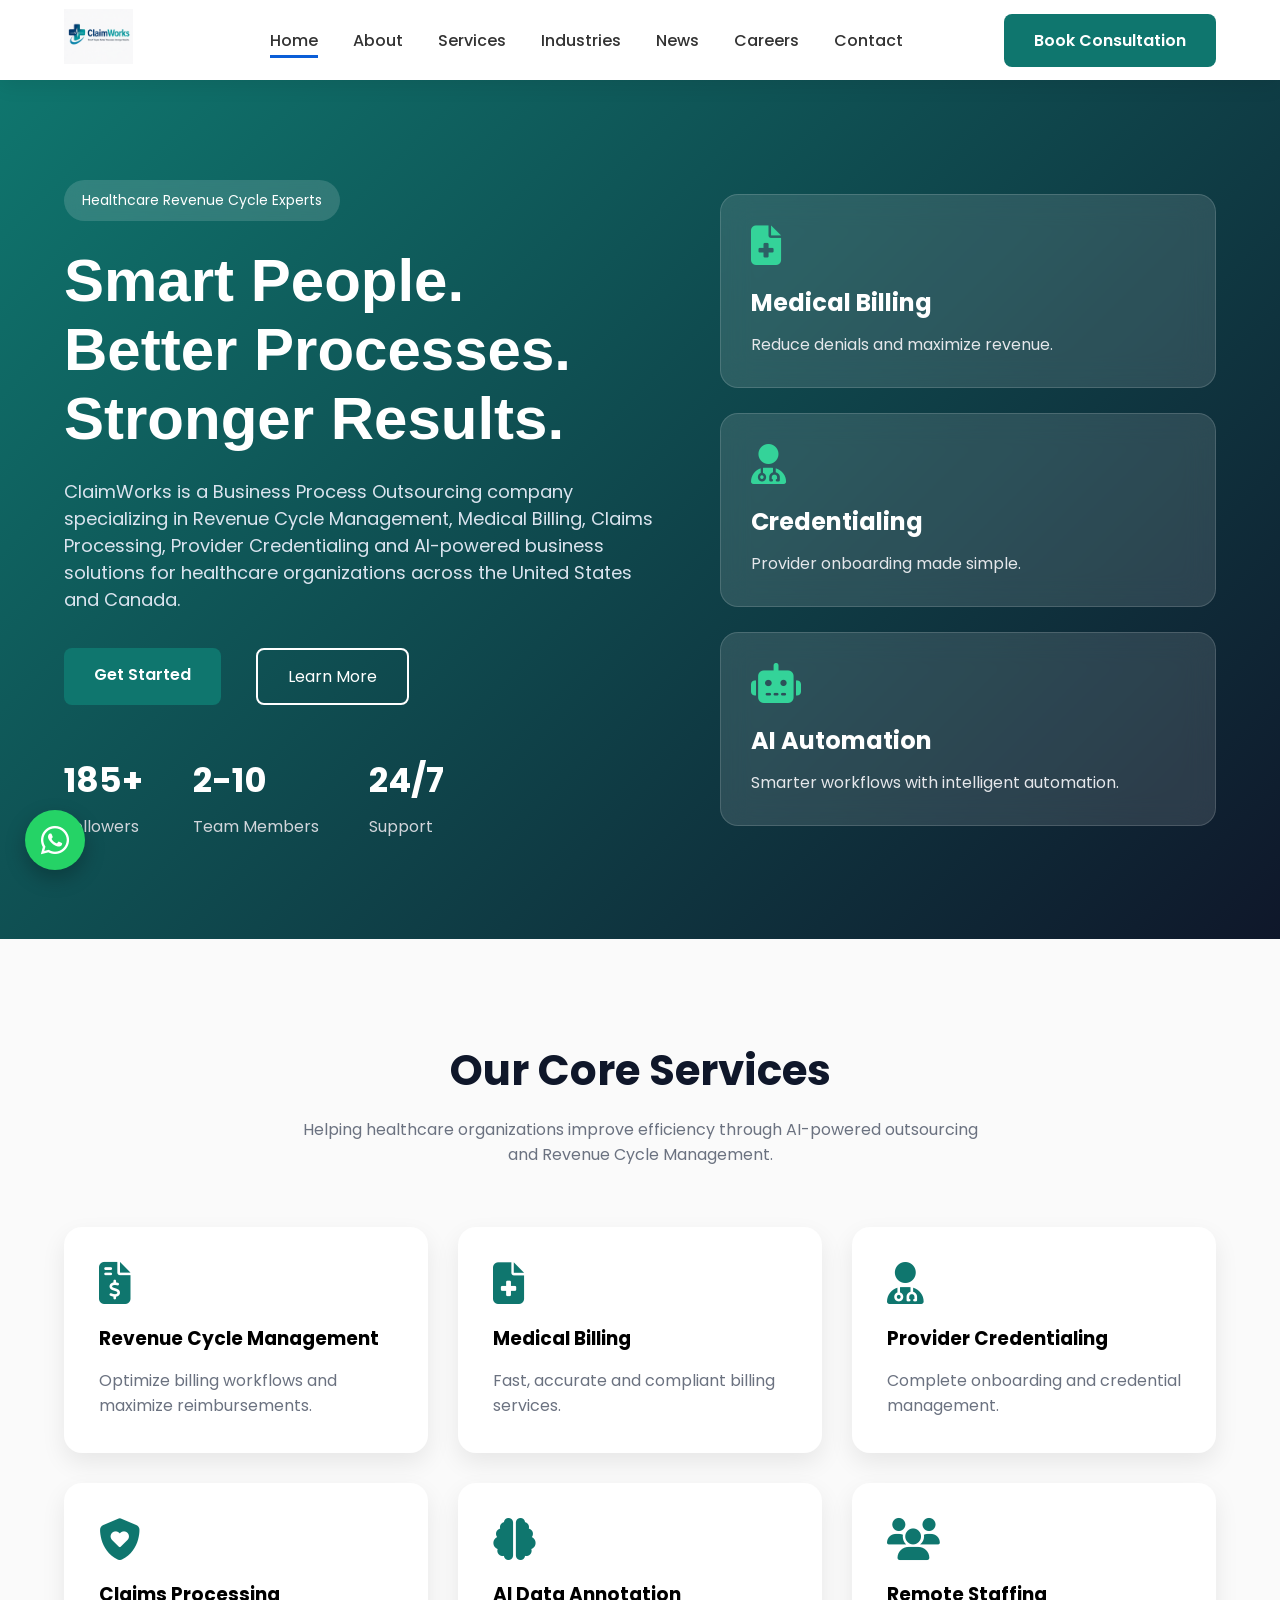
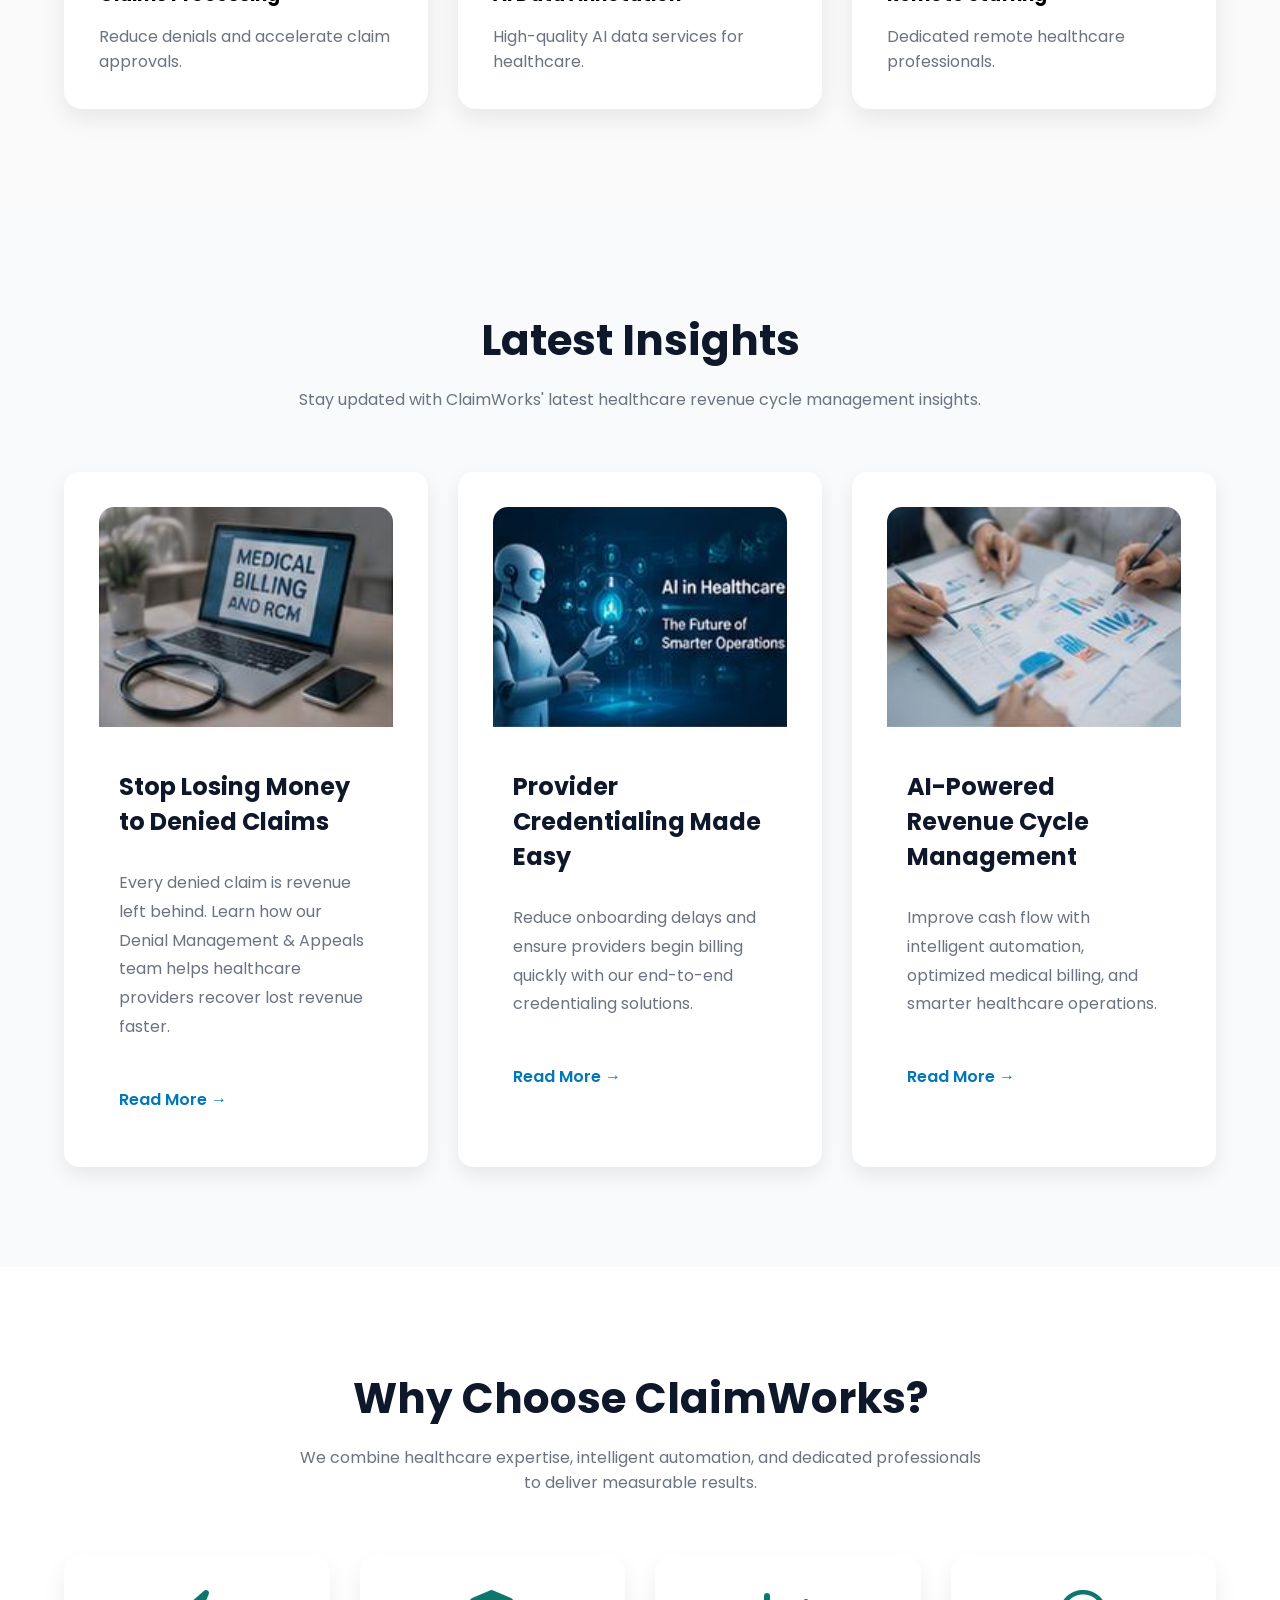
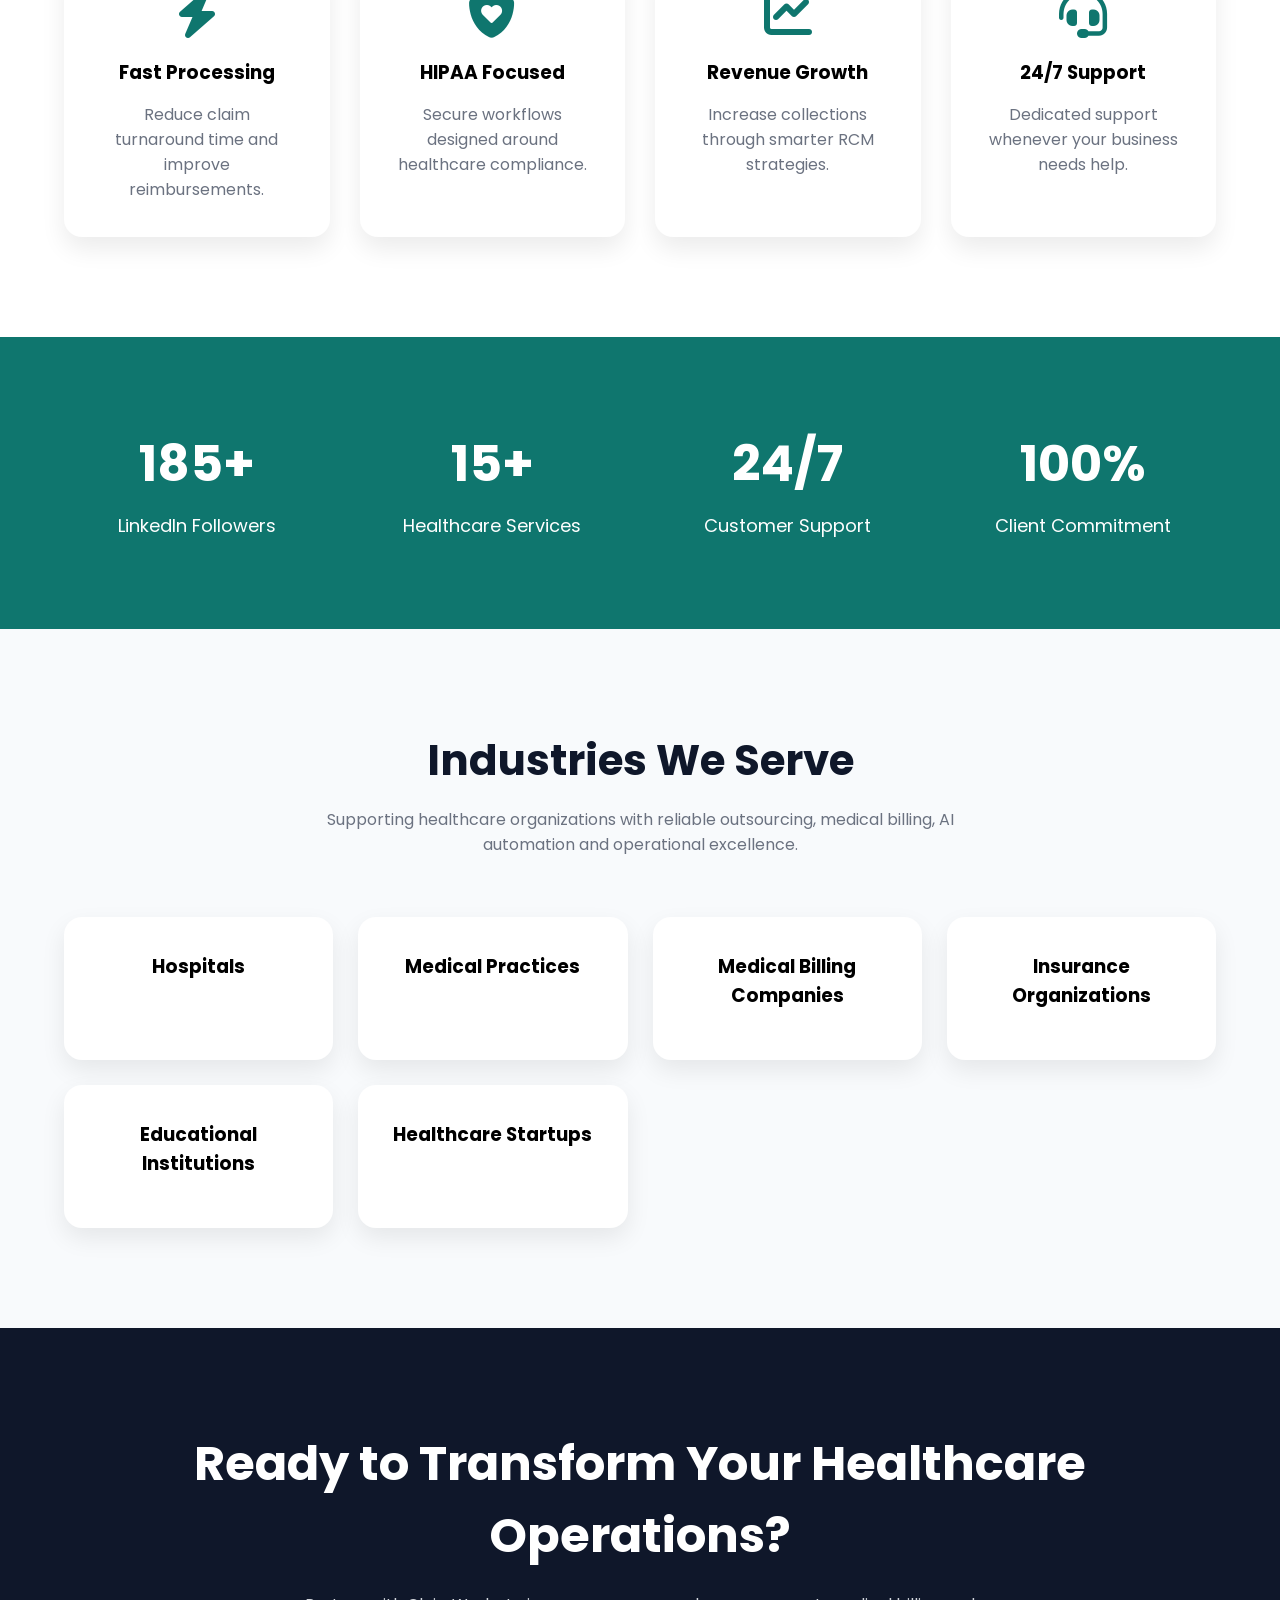
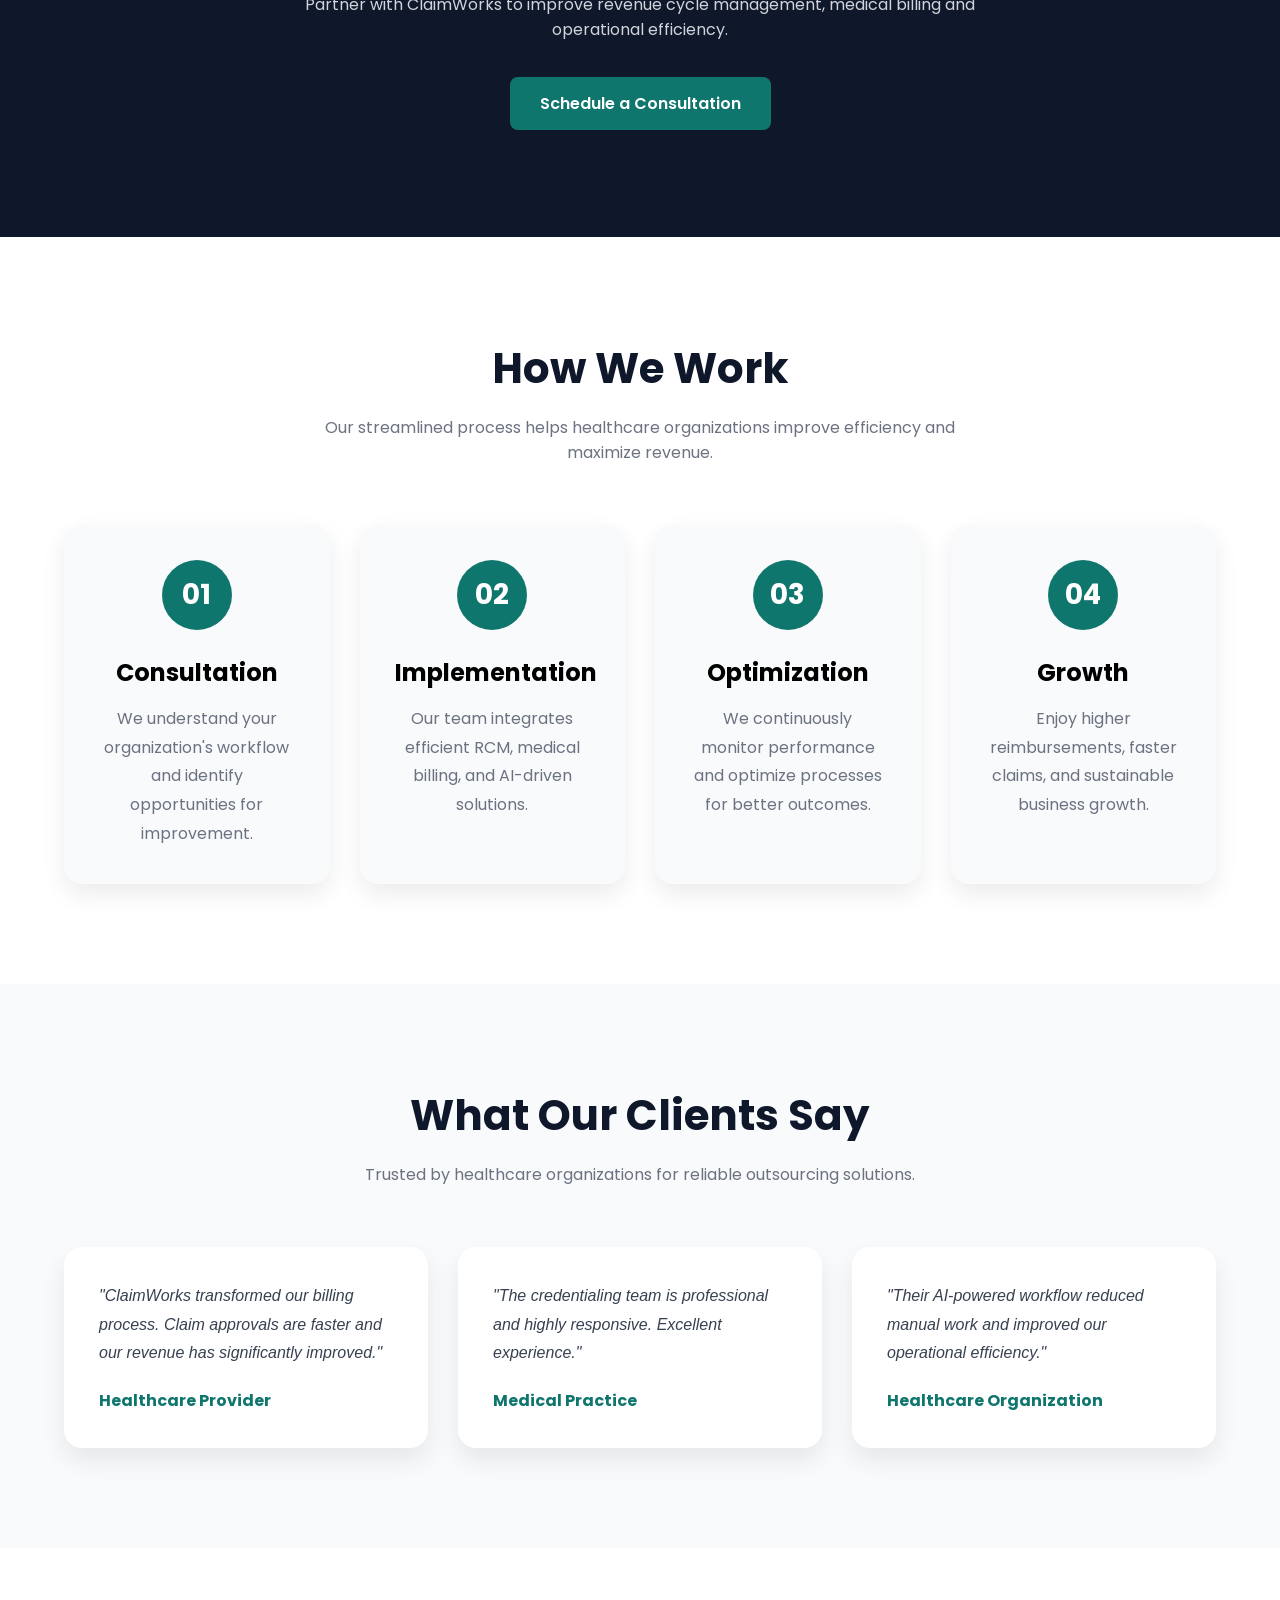
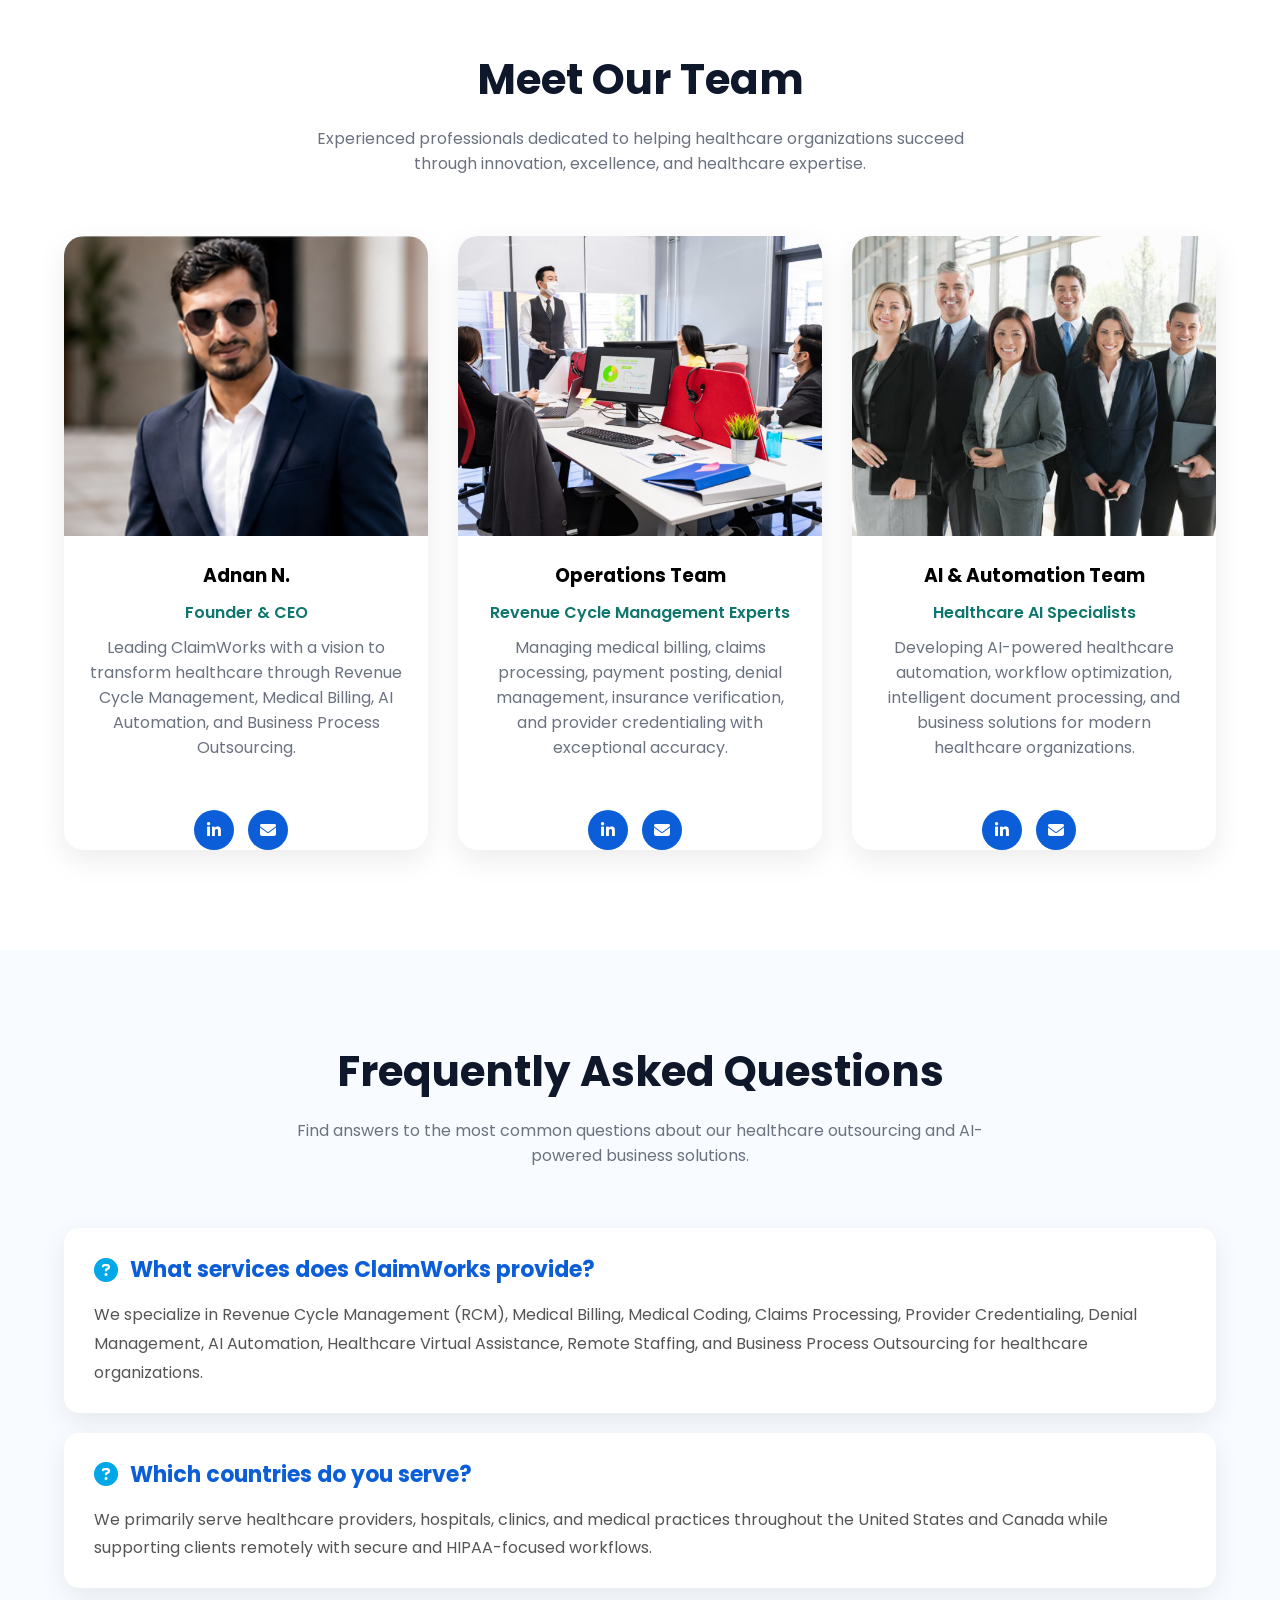
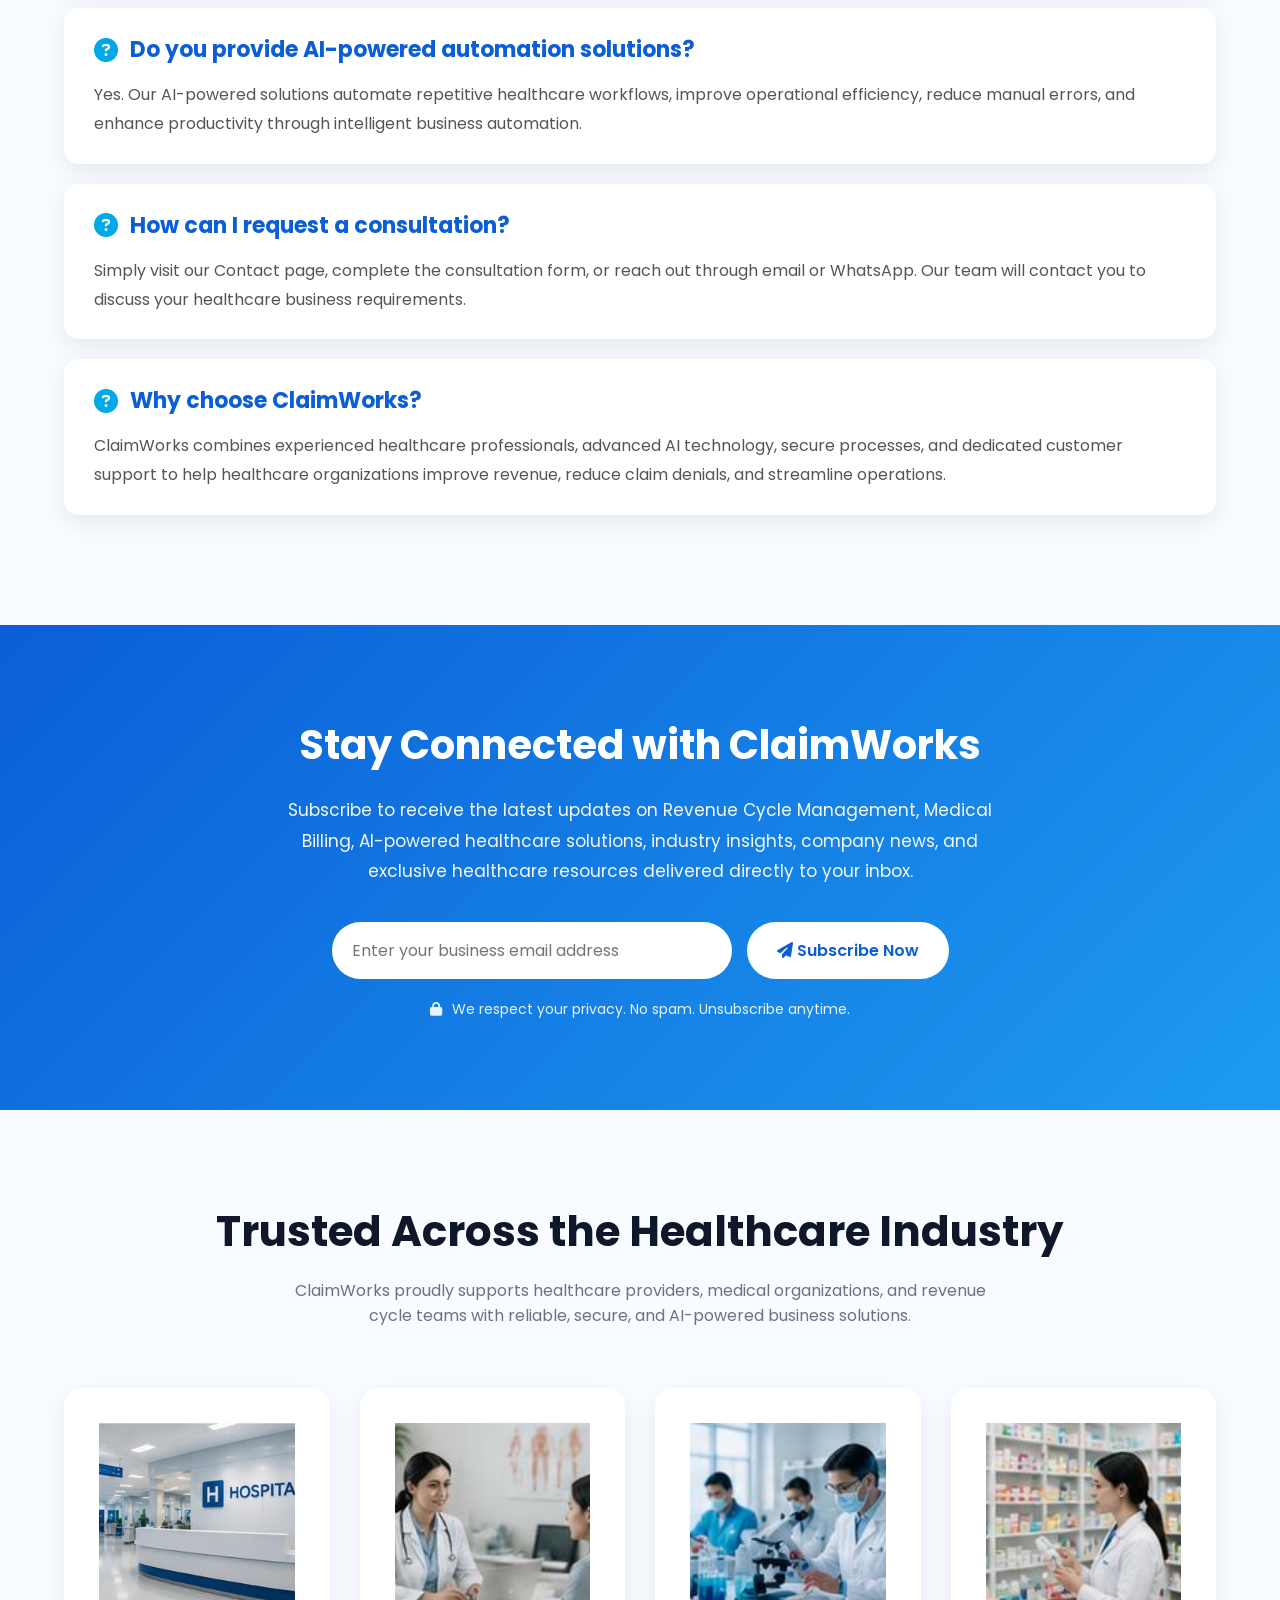
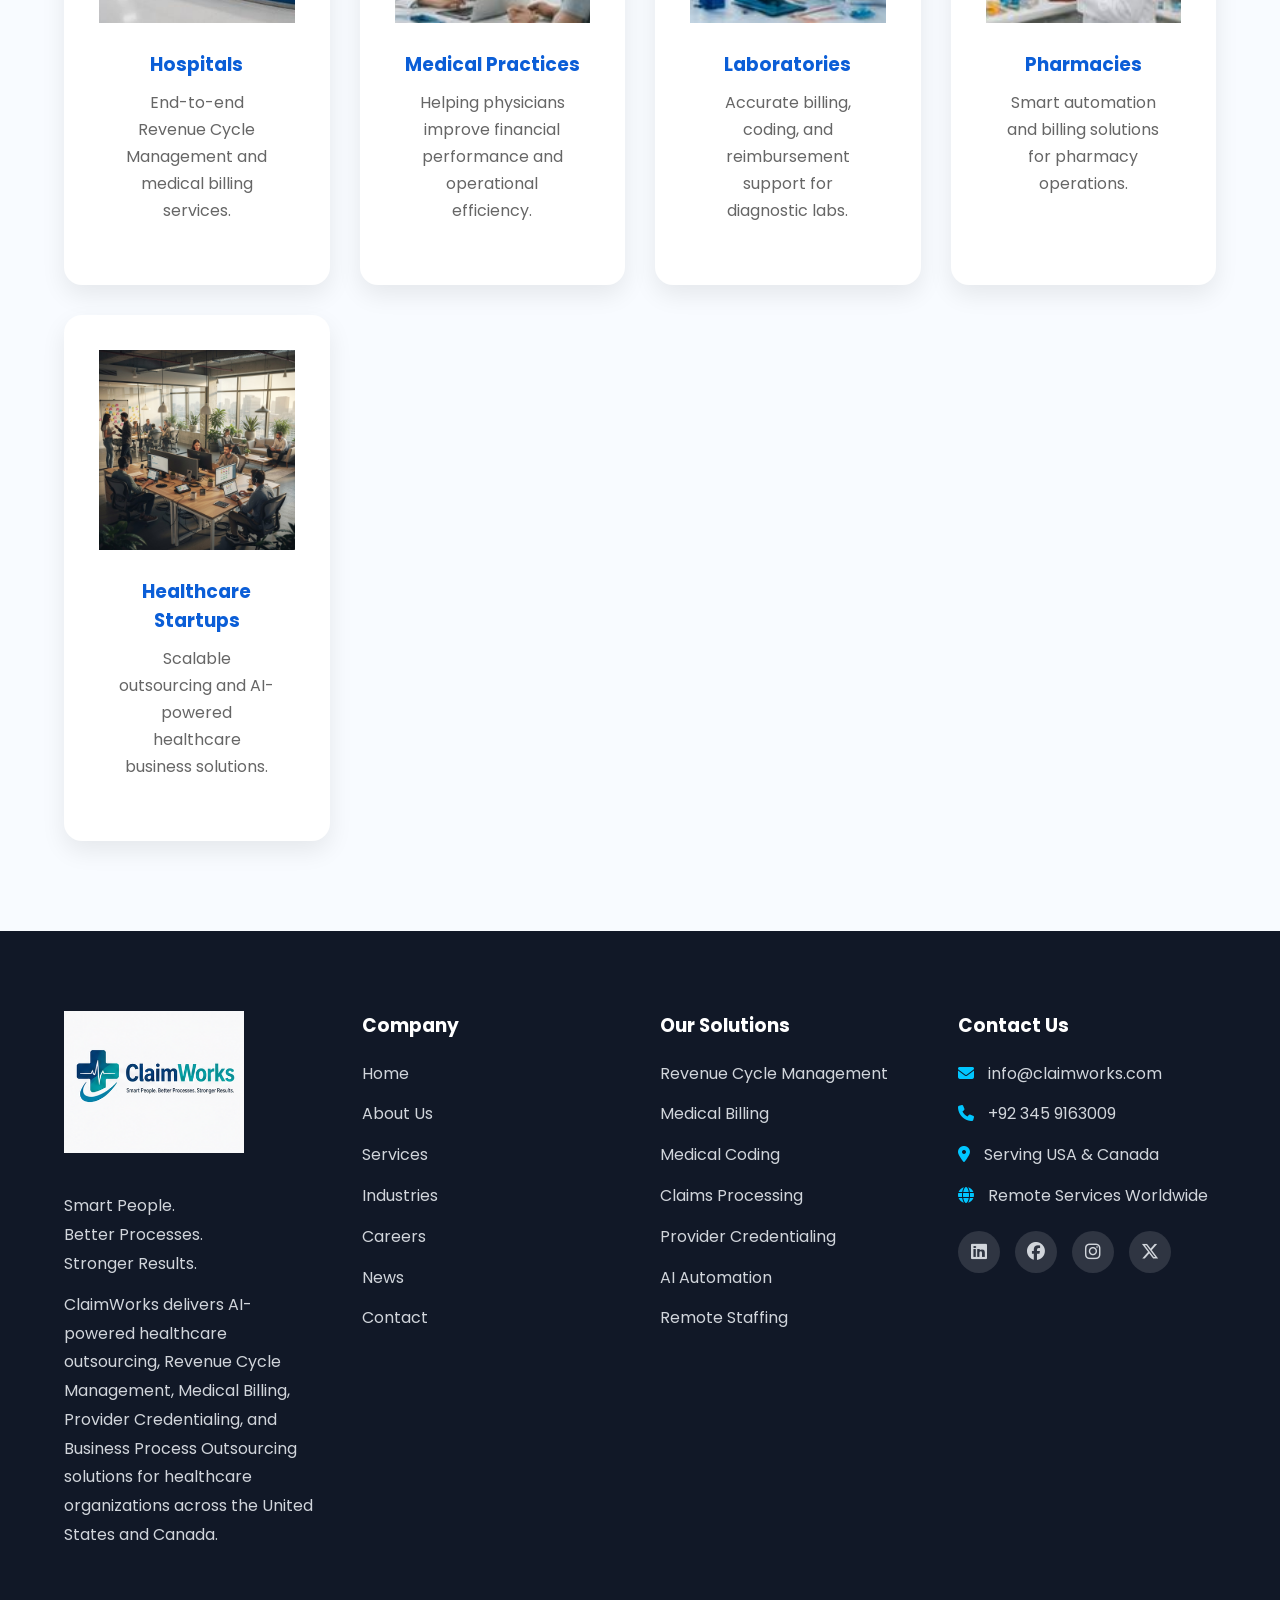
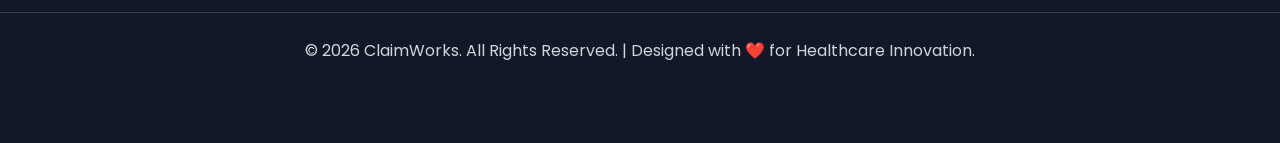
==== commit 458b129b: "Rename inexnew.html to index.html" ====
--- a/index.html
+++ b/index.html
@@ -2,42 +2,43 @@
 <html lang="en">
 
 <head>
-    <meta charset="UTF-8">
-    <meta name="viewport" content="width=device-width, initial-scale=1.0">
-
-    <title>ClaimWorks | AI Powered Revenue Cycle Management</title>
-
-    <link rel="stylesheet" href="asset/css/style.css">
-
-    <link rel="preconnect" href="https://fonts.googleapis.com">
-    <link rel="preconnect" href="https://fonts.gstatic.com" crossorigin>
-
-    <link href="https://fonts.googleapis.com/css2?family=Poppins:wght@300;400;500;600;700;800&display=swap" rel="stylesheet">
-
-    <link rel="stylesheet"
+
+<meta charset="UTF-8">
+<meta name="viewport" content="width=device-width, initial-scale=1.0">
+
+<title>ClaimWorks | Smart People. Better Processes. Stronger Results.</title>
+
+<link rel="stylesheet" href="asset/css/style.css">
+
+<link rel="preconnect" href="https://fonts.googleapis.com">
+
+<link href="https://fonts.googleapis.com/css2?family=Poppins:wght@300;400;500;600;700;800&display=swap" rel="stylesheet">
+
+<link rel="stylesheet"
 href="https://cdnjs.cloudflare.com/ajax/libs/font-awesome/6.6.0/css/all.min.css">
+<link href="https://unpkg.com/aos@2.3.4/dist/aos.css" rel="stylesheet">
 
 </head>
 
 <body>
 
-<!-- ================= NAVBAR ================= -->
-
 <header>
 
 <div class="container nav">
 
 <div class="logo">
+
 <a href="index.html" class="logo">
-    <img src="asset/images/logo.png" alt="ClaimWorks Logo">
+<img src="asset/images/logo.png" alt="ClaimWorks Logo">
 </a>
+
 </div>
 
 <nav>
 
 <ul>
 
-<li><a href="index.html">Home</a></li>
+<li><a href="index.html" class="active">Home</a></li>
 
 <li><a href="about.html">About</a></li>
 
@@ -45,6 +46,8 @@
 
 <li><a href="industries.html">Industries</a></li>
 
+<li><a href="news.html">News</a></li>
+
 <li><a href="careers.html">Careers</a></li>
 
 <li><a href="contact.html">Contact</a></li>
@@ -53,44 +56,57 @@
 
 </nav>
 
-<a href="#" class="btn">Book Demo</a>
+<a class="btn" href="#">Book Consultation</a>
 
 </div>
 
 </header>
 
-
-<!-- ================= HERO ================= -->
-
 <section class="hero">
 
 <div class="container hero-grid">
 
-<div class="hero-content">
+<div class="hero-left">
+
+<span class="tag">
+
+Healthcare Revenue Cycle Experts
+
+</span>
 
 <h1>
 
-AI Powered Healthcare Revenue Cycle Management
+Smart People.
+
+<br>
+
+Better Processes.
+
+<br>
+
+Stronger Results.
 
 </h1>
 
 <p>
 
-Simplify healthcare operations, automate claim processing,
-increase reimbursements and improve operational efficiency with
-next-generation AI solutions.
+ClaimWorks is a Business Process Outsourcing company
+specializing in Revenue Cycle Management, Medical Billing,
+Claims Processing, Provider Credentialing and AI-powered
+business solutions for healthcare organizations across
+the United States and Canada.
 
 </p>
 
 <div class="hero-buttons">
 
-<a href="#" class="btn">
+<a href="contact.html" class="btn">
 
 Get Started
 
 </a>
 
-<a href="#" class="btn-outline">
+<a href="about.html" class="btn-outline">
 
 Learn More
 
@@ -98,336 +114,1044 @@
 
 </div>
 
-</div>
-
-
-<div class="hero-image">
-
-<img src="assets/images/hero.png" alt="Healthcare AI">
-
-</div>
-
-</div>
-
-</section>
-
-
-<!-- ================= TRUSTED ================= -->
-
-<section class="trusted">
+<div class="hero-stats">
+
+<div>
+
+<h2>185+</h2>
+
+<span>Followers</span>
+
+</div>
+
+<div>
+
+<h2>2-10</h2>
+
+<span>Team Members</span>
+
+</div>
+
+<div>
+
+<h2>24/7</h2>
+
+<span>Support</span>
+
+</div>
+
+</div>
+
+</div>
+
+<div class="hero-right">
+
+<div class="glass-card">
+
+<i class="fa-solid fa-file-medical"></i>
+
+<h3>
+
+Medical Billing
+
+</h3>
+
+<p>
+
+Reduce denials and maximize revenue.
+
+</p>
+
+</div>
+
+<div class="glass-card">
+
+<i class="fa-solid fa-user-doctor"></i>
+
+<h3>
+
+Credentialing
+
+</h3>
+
+<p>
+
+Provider onboarding made simple.
+
+</p>
+
+</div>
+
+<div class="glass-card">
+
+<i class="fa-solid fa-robot"></i>
+
+<h3>
+
+AI Automation
+
+</h3>
+
+<p>
+
+Smarter workflows with intelligent automation.
+
+</p>
+
+</div>
+
+</div>
+
+</div>
+
+</section>
+
+<!-- ================= SERVICES ================= -->
+
+<section class="services" data-aos="fade-up">
 
 <div class="container">
 
+<div class="section-title">
+
+<h2>Our Core Services</h2>
+
+<p>
+Helping healthcare organizations improve efficiency through
+AI-powered outsourcing and Revenue Cycle Management.
+</p>
+
+</div>
+
+<div class="service-grid">
+
+<div class="service-box">
+<i class="fa-solid fa-file-invoice-dollar"></i>
+<h3>Revenue Cycle Management</h3>
+<p>Optimize billing workflows and maximize reimbursements.</p>
+</div>
+
+<div class="service-box">
+<i class="fa-solid fa-file-medical"></i>
+<h3>Medical Billing</h3>
+<p>Fast, accurate and compliant billing services.</p>
+</div>
+
+<div class="service-box">
+<i class="fa-solid fa-user-doctor"></i>
+<h3>Provider Credentialing</h3>
+<p>Complete onboarding and credential management.</p>
+</div>
+
+<div class="service-box">
+<i class="fa-solid fa-shield-heart"></i>
+<h3>Claims Processing</h3>
+<p>Reduce denials and accelerate claim approvals.</p>
+</div>
+
+<div class="service-box">
+<i class="fa-solid fa-brain"></i>
+<h3>AI Data Annotation</h3>
+<p>High-quality AI data services for healthcare.</p>
+</div>
+
+<div class="service-box">
+<i class="fa-solid fa-users"></i>
+<h3>Remote Staffing</h3>
+<p>Dedicated remote healthcare professionals.</p>
+</div>
+
+</div>
+
+</div>
+
+</section>
+
+<!-- ================= LATEST INSIGHTS ================= -->
+
+<section class="insights" data-aos="fade-up">
+
+    <div class="container">
+
+        <div class="section-title">
+            <h2>Latest Insights</h2>
+            <p>
+                Stay updated with ClaimWorks' latest healthcare revenue cycle management insights.
+            </p>
+        </div>
+
+        <div class="insight-grid">
+
+            <!-- Card 1 -->
+            <div class="insight-card">
+
+                <img src="asset/images/news1.jpg" alt="Denied Claims">
+
+                <h3>Stop Losing Money to Denied Claims</h3>
+
+                <p>
+                    Every denied claim is revenue left behind. Learn how our Denial Management & Appeals team helps healthcare providers recover lost revenue faster.
+                </p>
+
+                <a href="news.html">Read More →</a>
+
+            </div>
+
+            <!-- Card 2 -->
+            <div class="insight-card">
+
+                <img src="asset/images/news2.jpg" alt="Provider Credentialing">
+
+                <h3>Provider Credentialing Made Easy</h3>
+
+                <p>
+                    Reduce onboarding delays and ensure providers begin billing quickly with our end-to-end credentialing solutions.
+                </p>
+
+                <a href="news.html">Read More →</a>
+
+            </div>
+
+            <!-- Card 3 -->
+            <div class="insight-card">
+
+                <img src="asset/images/news3.jpg" alt="AI Revenue Cycle Management">
+
+                <h3>AI-Powered Revenue Cycle Management</h3>
+
+                <p>
+                    Improve cash flow with intelligent automation, optimized medical billing, and smarter healthcare operations.
+                </p>
+
+                <a href="news.html">Read More →</a>
+
+            </div>
+
+        </div>
+
+    </div>
+</section>
+
+<!-- ================= WHY CHOOSE US ================= -->
+
+<section class="why-us" data-aos="fade-up">
+<div class="container">
+
+<div class="section-title">
+
+<h2>Why Choose ClaimWorks?</h2>
+
+<p>
+
+We combine healthcare expertise, intelligent automation,
+and dedicated professionals to deliver measurable results.
+
+</p>
+
+</div>
+
+<div class="why-grid">
+
+<div class="why-card">
+
+<i class="fa-solid fa-bolt"></i>
+
+<h3>Fast Processing</h3>
+
+<p>
+
+Reduce claim turnaround time and improve reimbursements.
+
+</p>
+
+</div>
+
+<div class="why-card">
+
+<i class="fa-solid fa-shield-heart"></i>
+
+<h3>HIPAA Focused</h3>
+
+<p>
+
+Secure workflows designed around healthcare compliance.
+
+</p>
+
+</div>
+
+<div class="why-card">
+
+<i class="fa-solid fa-chart-line"></i>
+
+<h3>Revenue Growth</h3>
+
+<p>
+
+Increase collections through smarter RCM strategies.
+
+</p>
+
+</div>
+
+<div class="why-card">
+
+<i class="fa-solid fa-headset"></i>
+
+<h3>24/7 Support</h3>
+
+<p>
+
+Dedicated support whenever your business needs help.
+
+</p>
+
+</div>
+
+</div>
+
+</div>
+
+</section>
+
+<!-- ================= STATS ================= -->
+
+<section class="stats">
+
+<div class="container stats-grid">
+
+<div>
+
+<h2>185+</h2>
+
+<p>LinkedIn Followers</p>
+
+</div>
+
+<div>
+
+<h2>15+</h2>
+
+<p>Healthcare Services</p>
+
+</div>
+
+<div>
+
+<h2>24/7</h2>
+
+<p>Customer Support</p>
+
+</div>
+
+<div>
+
+<h2>100%</h2>
+
+<p>Client Commitment</p>
+
+</div>
+
+</div>
+
+</section>
+
+<!-- ================= INDUSTRIES ================= -->
+
+<section class="industries" data-aos="fade-up">
+
+<div class="container">
+
+<div class="section-title">
+
+<h2>Industries We Serve</h2>
+
+<p>
+
+Supporting healthcare organizations with reliable outsourcing,
+medical billing, AI automation and operational excellence.
+
+</p>
+
+</div>
+
+<div class="industry-grid">
+
+<div class="industry-card">
+<i class="fa-solid fa-hospital"></i>
+<h3>Hospitals</h3>
+</div>
+
+<div class="industry-card">
+<i class="fa-solid fa-user-doctor"></i>
+<h3>Medical Practices</h3>
+</div>
+
+<div class="industry-card">
+<i class="fa-solid fa-notes-medical"></i>
+<h3>Medical Billing Companies</h3>
+</div>
+
+<div class="industry-card">
+<i class="fa-solid fa-building-shield"></i>
+<h3>Insurance Organizations</h3>
+</div>
+
+<div class="industry-card">
+<i class="fa-solid fa-school"></i>
+<h3>Educational Institutions</h3>
+</div>
+
+<div class="industry-card">
+<i class="fa-solid fa-laptop-medical"></i>
+<h3>Healthcare Startups</h3>
+</div>
+
+</div>
+
+</div>
+
+</section>
+
+
+<!-- ================= CTA ================= -->
+
+<section class="cta">
+
+<div class="container">
+
 <h2>
 
-Trusted By Healthcare Providers
+Ready to Transform Your Healthcare Operations?
 
 </h2>
 
-<div class="brands">
-
-<div>Hospital</div>
-
-<div>Clinic</div>
-
-<div>Medical Group</div>
-
-<div>Insurance</div>
-
-<div>Healthcare Network</div>
-
-</div>
-
-</div>
-
-</section>
-
-
-<!-- ================= SERVICES ================= -->
-
-<section class="services">
+<p>
+
+Partner with ClaimWorks to improve revenue cycle management,
+medical billing and operational efficiency.
+
+</p>
+
+<a href="contact.html" class="btn">
+
+Schedule a Consultation
+
+</a>
+
+</div>
+
+</section>
+
+<!-- ================= OUR PROCESS ================= -->
+
+<section class="process" data-aos="zoom-in">
 
 <div class="container">
 
-<h2>
-
-Our Solutions
-
-</h2>
-
-<p class="section-text">
-
-Helping organizations streamline operations through intelligent automation.
-
-</p>
-
-<div class="cards">
-
-<div class="card">
-
-<i class="fa-solid fa-chart-line fa-3x"></i>
-
-<h3>Revenue Cycle Management</h3>
-
-<p>
-Complete end-to-end billing optimization.
-</p>
-
-</div>
-<div class="card">
-
-<i class="fa-solid fa-file-medical fa-3x"></i>
-
-<h3>Medical Billing</h3>
-
-<p>
-Accurate claims submission with fewer denials.
-</p>
-
-</div>
-
-<div class="card">
-
-<i class="fa-solid fa-robot fa-3x"></i>
-
-<h3>AI Automation</h3>
-
-<p>
-
-Reduce repetitive tasks using artificial intelligence.
-
-</p>
-
-</div>
-
-<div class="card">
-
-<i class="fa-solid fa-chart-pie fa-3x"></i>
-
-<h3>Analytics</h3>
-
-<p>
-
-Real-time insights for better financial decisions.
-
-</p>
-
-</div>
-
-</div>
-
-</div>
-
-</section>
-
-
-<!-- ================= ABOUT ================= -->
-
-<section class="about-preview">
-
-<div class="container grid-2">
-
-<div>
-
-<img src="assets/images/about.jpg">
-
-</div>
-
-<div>
-
-<h2>
-
-Who We Are
-
-</h2>
-
-<p>
-
-ClaimWorks empowers healthcare providers with modern AI-driven
-technology that simplifies revenue cycle management,
-reduces administrative burden and accelerates reimbursements.
-
-</p>
-
-<a href="about.html" class="btn">
-
-Read More
+<div class="section-title">
+
+<h2>How We Work</h2>
+
+<p>
+Our streamlined process helps healthcare organizations improve
+efficiency and maximize revenue.
+</p>
+
+</div>
+
+<div class="process-grid">
+
+<div class="process-card">
+
+<div class="number">01</div>
+
+<h3>Consultation</h3>
+
+<p>
+We understand your organization's workflow and identify opportunities for improvement.
+</p>
+
+</div>
+
+<div class="process-card">
+
+<div class="number">02</div>
+
+<h3>Implementation</h3>
+
+<p>
+Our team integrates efficient RCM, medical billing, and AI-driven solutions.
+</p>
+
+</div>
+
+<div class="process-card">
+
+<div class="number">03</div>
+
+<h3>Optimization</h3>
+
+<p>
+We continuously monitor performance and optimize processes for better outcomes.
+</p>
+
+</div>
+
+<div class="process-card">
+
+<div class="number">04</div>
+
+<h3>Growth</h3>
+
+<p>
+Enjoy higher reimbursements, faster claims, and sustainable business growth.
+</p>
+
+</div>
+
+</div>
+
+</div>
+
+</section>
+
+<!-- ================= TESTIMONIALS ================= -->
+
+
+<section class="testimonials" data-aos="fade-up">
+<div class="container">
+
+<div class="section-title">
+
+<h2>What Our Clients Say</h2>
+
+<p>
+Trusted by healthcare organizations for reliable outsourcing solutions.
+</p>
+
+</div>
+
+<div class="testimonial-grid">
+
+<div class="testimonial-card">
+
+<p>
+
+"ClaimWorks transformed our billing process.
+Claim approvals are faster and our revenue has significantly improved."
+
+</p>
+
+<h4>Healthcare Provider</h4>
+
+</div>
+
+<div class="testimonial-card">
+
+<p>
+
+"The credentialing team is professional and highly responsive.
+Excellent experience."
+
+</p>
+
+<h4>Medical Practice</h4>
+
+</div>
+
+<div class="testimonial-card">
+
+<p>
+
+"Their AI-powered workflow reduced manual work
+and improved our operational efficiency."
+
+</p>
+
+<h4>Healthcare Organization</h4>
+
+</div>
+
+</div>
+
+</div>
+
+</section>
+<!-- ================= TEAM ================= -->
+
+<section class="team" data-aos="fade-up">
+
+    <div class="container">
+
+        <div class="section-title">
+
+            <h2>Meet Our Team</h2>
+
+            <p>
+                Experienced professionals dedicated to helping healthcare organizations succeed through innovation, excellence, and healthcare expertise.
+            </p>
+
+        </div>
+
+        <div class="team-grid">
+
+            <!-- Founder -->
+
+            <div class="team-card">
+
+                <img src="asset/images/founder.png" alt="Founder & CEO">
+
+                <h3>Adnan N.</h3>
+
+                <span>Founder & CEO</span>
+
+                <p>
+                    Leading ClaimWorks with a vision to transform healthcare through Revenue Cycle Management, Medical Billing, AI Automation, and Business Process Outsourcing.
+                </p>
+
+                <div class="team-social">
+                    <a href="#"><i class="fab fa-linkedin-in"></i></a>
+                    <a href="mailto:info@claimworks.com"><i class="fas fa-envelope"></i></a>
+                </div>
+
+            </div>
+
+            <!-- Operations -->
+
+            <div class="team-card">
+
+                 <img src="asset/images/team1.jpg" alt="Operations Team">
+                <h3>Operations Team</h3>
+
+                <span>Revenue Cycle Management Experts</span>
+
+                <p>
+                    Managing medical billing, claims processing, payment posting, denial management, insurance verification, and provider credentialing with exceptional accuracy.
+                </p>
+
+                <div class="team-social">
+                    <a href="#"><i class="fab fa-linkedin-in"></i></a>
+                    <a href="mailto:info@claimworks.com"><i class="fas fa-envelope"></i></a>
+                </div>
+
+            </div>
+
+            <!-- AI Team -->
+
+            <div class="team-card">
+
+                 <img src="asset/images/team2.jpg" alt="AI Specialists">
+
+
+                <h3>AI & Automation Team</h3>
+
+                <span>Healthcare AI Specialists</span>
+
+                <p>
+                    Developing AI-powered healthcare automation, workflow optimization, intelligent document processing, and business solutions for modern healthcare organizations.
+                </p>
+
+                <div class="team-social">
+                    <a href="#"><i class="fab fa-linkedin-in"></i></a>
+                    <a href="mailto:info@claimworks.com"><i class="fas fa-envelope"></i></a>
+                </div>
+
+            </div>
+
+        </div>
+
+    </div>
+
+</section>
+
+<!-- ================= FAQ ================= -->
+
+<section class="faq" data-aos="fade-up">
+
+    <div class="container">
+
+        <div class="section-title">
+
+            <h2>Frequently Asked Questions</h2>
+
+            <p>
+                Find answers to the most common questions about our healthcare outsourcing and AI-powered business solutions.
+            </p>
+
+        </div>
+
+        <div class="faq-item">
+
+            <h3>
+                <i class="fa-solid fa-circle-question"></i>
+                What services does ClaimWorks provide?
+            </h3>
+
+            <p>
+                We specialize in Revenue Cycle Management (RCM), Medical Billing, Medical Coding,
+                Claims Processing, Provider Credentialing, Denial Management, AI Automation,
+                Healthcare Virtual Assistance, Remote Staffing, and Business Process Outsourcing
+                for healthcare organizations.
+            </p>
+
+        </div>
+
+        <div class="faq-item">
+
+            <h3>
+                <i class="fa-solid fa-circle-question"></i>
+                Which countries do you serve?
+            </h3>
+
+            <p>
+                We primarily serve healthcare providers, hospitals, clinics, and medical practices
+                throughout the United States and Canada while supporting clients remotely with
+                secure and HIPAA-focused workflows.
+            </p>
+
+        </div>
+
+        <div class="faq-item">
+
+            <h3>
+                <i class="fa-solid fa-circle-question"></i>
+                Do you provide AI-powered automation solutions?
+            </h3>
+
+            <p>
+                Yes. Our AI-powered solutions automate repetitive healthcare workflows,
+                improve operational efficiency, reduce manual errors, and enhance productivity
+                through intelligent business automation.
+            </p>
+
+        </div>
+
+        <div class="faq-item">
+
+            <h3>
+                <i class="fa-solid fa-circle-question"></i>
+                How can I request a consultation?
+            </h3>
+
+            <p>
+                Simply visit our Contact page, complete the consultation form, or reach out
+                through email or WhatsApp. Our team will contact you to discuss your
+                healthcare business requirements.
+            </p>
+
+        </div>
+
+        <div class="faq-item">
+
+            <h3>
+                <i class="fa-solid fa-circle-question"></i>
+                Why choose ClaimWorks?
+            </h3>
+
+            <p>
+                ClaimWorks combines experienced healthcare professionals, advanced AI technology,
+                secure processes, and dedicated customer support to help healthcare organizations
+                improve revenue, reduce claim denials, and streamline operations.
+            </p>
+
+        </div>
+
+    </div>
+
+</section>
+<!-- ================= NEWSLETTER ================= -->
+
+<section class="newsletter" data-aos="fade-up">
+
+    <div class="container">
+
+        <div class="newsletter-content">
+
+            <h2>Stay Connected with ClaimWorks</h2>
+
+            <p>
+                Subscribe to receive the latest updates on Revenue Cycle Management,
+                Medical Billing, AI-powered healthcare solutions, industry insights,
+                company news, and exclusive healthcare resources delivered directly
+                to your inbox.
+            </p>
+
+            <form class="newsletter-form">
+
+                <input
+                    type="email"
+                    placeholder="Enter your business email address"
+                    required>
+
+                <button type="submit">
+                    <i class="fa-solid fa-paper-plane"></i>
+                    Subscribe Now
+                </button>
+
+            </form>
+
+            <small>
+                <i class="fa-solid fa-lock"></i>
+                We respect your privacy. No spam. Unsubscribe anytime.
+            </small>
+
+        </div>
+
+    </div>
+
+</section>
+
+<!-- ================= TRUSTED BY ================= -->
+
+<section class="trusted" data-aos="fade-up">
+
+    <div class="container">
+
+        <div class="section-title">
+
+            <h2>Trusted Across the Healthcare Industry</h2>
+
+            <p>
+                ClaimWorks proudly supports healthcare providers, medical organizations,
+                and revenue cycle teams with reliable, secure, and AI-powered business solutions.
+            </p>
+
+        </div>
+
+        <div class="trusted-grid">
+
+            <div class="trusted-card">
+
+                <img src="asset/images/hospitals.jpg" alt="Hospitals">
+
+                <h3>Hospitals</h3>
+
+                <p>
+                    End-to-end Revenue Cycle Management and medical billing services.
+                </p>
+
+            </div>
+
+            <div class="trusted-card">
+
+                <img src="asset/images/medical-practice.jpg" alt="Medical Practices">
+
+                <h3>Medical Practices</h3>
+
+                <p>
+                    Helping physicians improve financial performance and operational efficiency.
+                </p>
+
+            </div>
+
+            <div class="trusted-card">
+
+                <img src="asset/images/laboratory.jpg" alt="Laboratories">
+
+                <h3>Laboratories</h3>
+
+                <p>
+                    Accurate billing, coding, and reimbursement support for diagnostic labs.
+                </p>
+
+            </div>
+
+            <div class="trusted-card">
+
+                <img src="asset/images/pharmacy.jpg" alt="Pharmacies">
+
+                <h3>Pharmacies</h3>
+
+                <p>
+                    Smart automation and billing solutions for pharmacy operations.
+                </p>
+
+            </div>
+
+            <div class="trusted-card">
+
+                <img src="asset/images/healthcare-startup.jpg" alt="Healthcare Startups">
+
+                <h3>Healthcare Startups</h3>
+
+                <p>
+                    Scalable outsourcing and AI-powered healthcare business solutions.
+                </p>
+
+            </div>
+
+        </div>
+
+    </div>
+
+</section>
+<!-- ================= FOOTER ================= -->
+
+<footer>
+
+    <div class="container footer">
+
+        <!-- Company Info -->
+
+        <div class="footer-about">
+
+            <img src="asset/images/logo.png"
+                 alt="ClaimWorks Logo"
+                 class="footer-logo">
+
+            <p>
+                Smart People.<br>
+                Better Processes.<br>
+                Stronger Results.
+            </p>
+
+            <p class="footer-desc">
+                ClaimWorks delivers AI-powered healthcare outsourcing,
+                Revenue Cycle Management, Medical Billing, Provider
+                Credentialing, and Business Process Outsourcing solutions
+                for healthcare organizations across the United States
+                and Canada.
+            </p>
+
+        </div>
+
+        <!-- Company -->
+
+        <div>
+
+            <h3>Company</h3>
+
+            <ul>
+
+                <li><a href="index.html">Home</a></li>
+
+                <li><a href="about.html">About Us</a></li>
+
+                <li><a href="services.html">Services</a></li>
+
+                <li><a href="industries.html">Industries</a></li>
+
+                <li><a href="careers.html">Careers</a></li>
+
+                <li><a href="news.html">News</a></li>
+
+                <li><a href="contact.html">Contact</a></li>
+
+            </ul>
+
+        </div>
+
+        <!-- Solutions -->
+
+        <div>
+
+            <h3>Our Solutions</h3>
+
+            <ul>
+
+                <li>Revenue Cycle Management</li>
+
+                <li>Medical Billing</li>
+
+                <li>Medical Coding</li>
+
+                <li>Claims Processing</li>
+
+                <li>Provider Credentialing</li>
+
+                <li>AI Automation</li>
+
+                <li>Remote Staffing</li>
+
+            </ul>
+
+        </div>
+
+        <!-- Contact -->
+
+        <div>
+
+            <h3>Contact Us</h3>
+
+            <p>
+                <i class="fa-solid fa-envelope"></i>
+                info@claimworks.com
+            </p>
+
+            <p>
+                <i class="fa-solid fa-phone"></i>
+                +92 345 9163009
+            </p>
+
+            <p>
+                <i class="fa-solid fa-location-dot"></i>
+                Serving USA & Canada
+            </p>
+
+            <p>
+                <i class="fa-solid fa-globe"></i>
+                Remote Services Worldwide
+            </p>
+
+            <div class="footer-social">
+
+                <a href="#"><i class="fab fa-linkedin"></i></a>
+
+                <a href="#"><i class="fab fa-facebook"></i></a>
+
+                <a href="#"><i class="fab fa-instagram"></i></a>
+
+                <a href="#"><i class="fab fa-x-twitter"></i></a>
+
+            </div>
+
+        </div>
+
+    </div>
+
+    <div class="copyright">
+
+        <p>
+            © 2026 ClaimWorks. All Rights Reserved. |
+            Designed with ❤️ for Healthcare Innovation.
+        </p>
+
+    </div>
+
+</footer>
+<!-- ================= WHATSAPP ================= -->
+
+<a href="https://wa.me/923459163009"
+class="whatsapp"
+target="_blank"
+aria-label="Chat with us on WhatsApp">
+
+<i class="fa-brands fa-whatsapp"></i>
 
 </a>
 
-</div>
-
-</div>
-
-</section>
-
-
-<!-- ================= STATS ================= -->
-
-<section class="stats">
-
-<div class="container">
-
-<div class="stat">
-
-<h2>98%</h2>
-
-<p>Claim Accuracy</p>
-
-</div>
-
-<div class="stat">
-
-<h2>500+</h2>
-
-<p>Healthcare Clients</p>
-
-</div>
-
-<div class="stat">
-
-<h2>24/7</h2>
-
-<p>Support</p>
-
-</div>
-
-<div class="stat">
-
-<h2>10M+</h2>
-
-<p>Claims Processed</p>
-
-</div>
-
-</div>
-
-</section>
-
-
-<!-- ================= CTA ================= -->
-
-<section class="cta">
-
-<div class="container">
-
-<h2>
-
-Transform Your Revenue Cycle Today
-
-</h2>
-
-<p>
-
-Schedule a free consultation with our experts.
-
-</p>
-
-<a href="#" class="btn">
-
-Request Demo
-
-</a>
-
-</div>
-
-</section>
-
-
-<!-- ================= FOOTER ================= -->
-
-<footer>
-
-<div class="container footer">
-
-<div>
-
-<h2>
-
-ClaimWorks
-
-</h2>
-
-<p>
-
-AI Powered Healthcare Solutions
-
-</p>
-
-</div>
-
-<div>
-
-<h4>
-
-Company
-
-</h4>
-
-<ul>
-
-<li>About</li>
-
-<li>Services</li>
-
-<li>Careers</li>
-
-<li>Contact</li>
-
-</ul>
-
-</div>
-
-<div>
-
-<h4>
-
-Solutions
-
-</h4>
-
-<ul>
-
-<li>RCM</li>
-
-<li>Billing</li>
-
-<li>AI</li>
-
-<li>Analytics</li>
-
-</ul>
-
-</div>
-
-<div>
-
-<h4>
-
-Contact
-
-</h4>
-
-<p>
-
-info@claimworks.com
-
-</p>
-
-<p>
-
-United States
-
-</p>
-
-</div>
-
-</div>
-
-</footer>
-
-<script src="assets/js/script.js"></script>
+<!-- ================= BACK TO TOP ================= -->
+
+<button id="topBtn" title="Go to Top">
+
+<i class="fa-solid fa-arrow-up"></i>
+
+</button>
+<script src="https://unpkg.com/aos@2.3.4/dist/aos.js"></script>
+
+<script src="asset/js/script.js"></script>
+<script>
+
+AOS.init({
+
+duration:1000,
+
+once:true
+
+});
+
+</script>
 
 </body>
-
 </html>
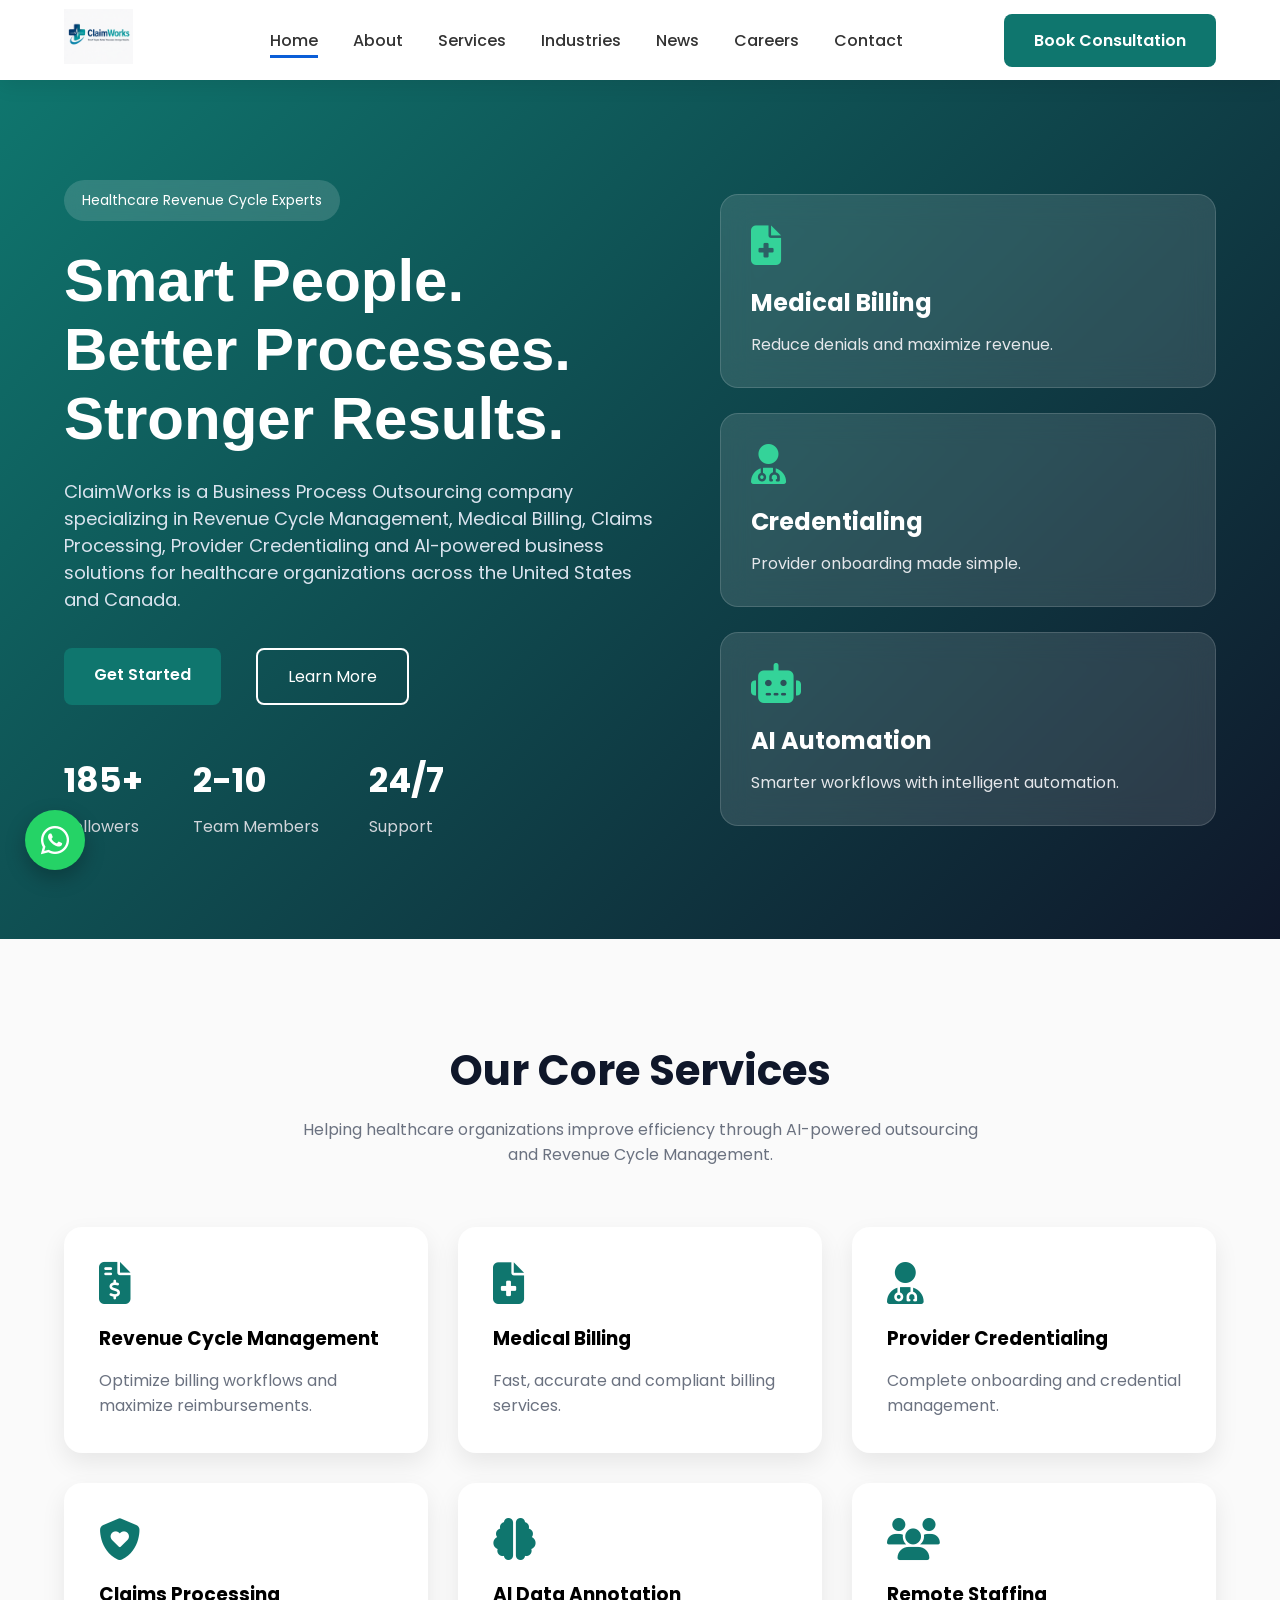
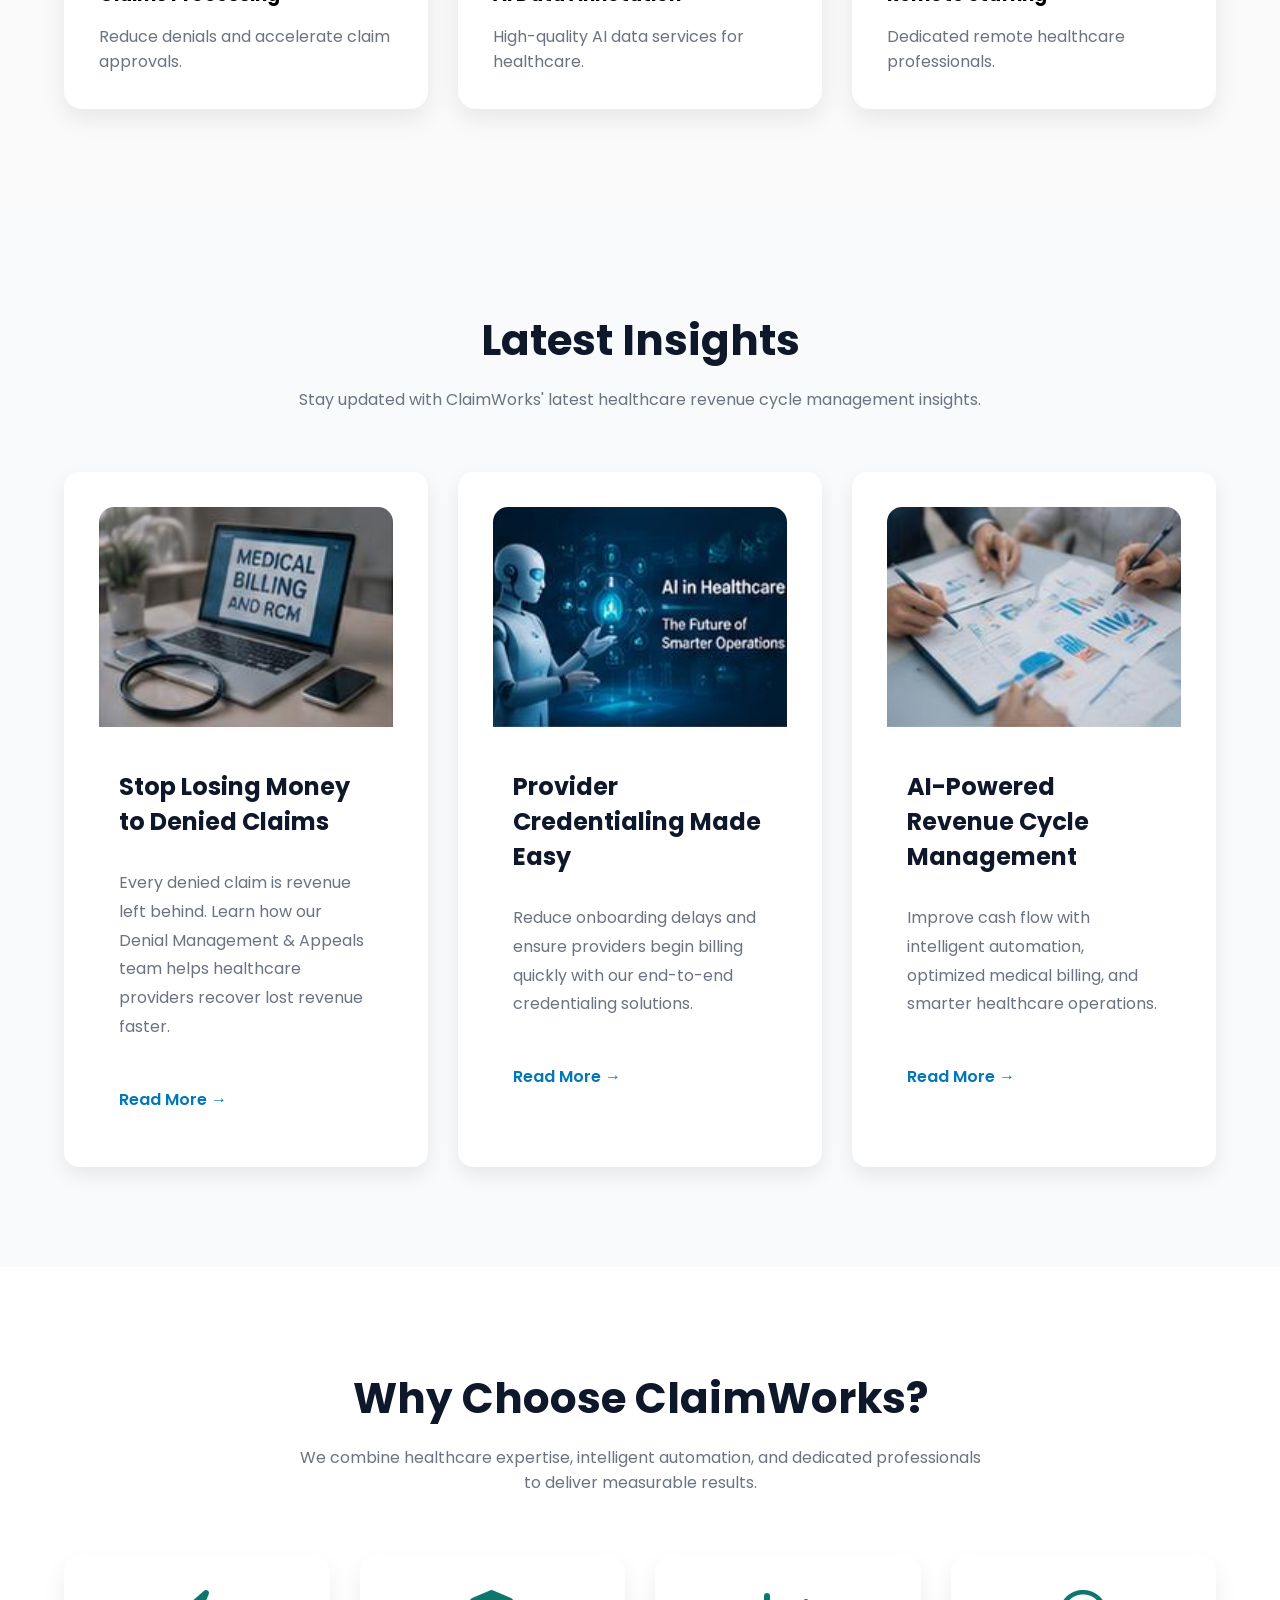
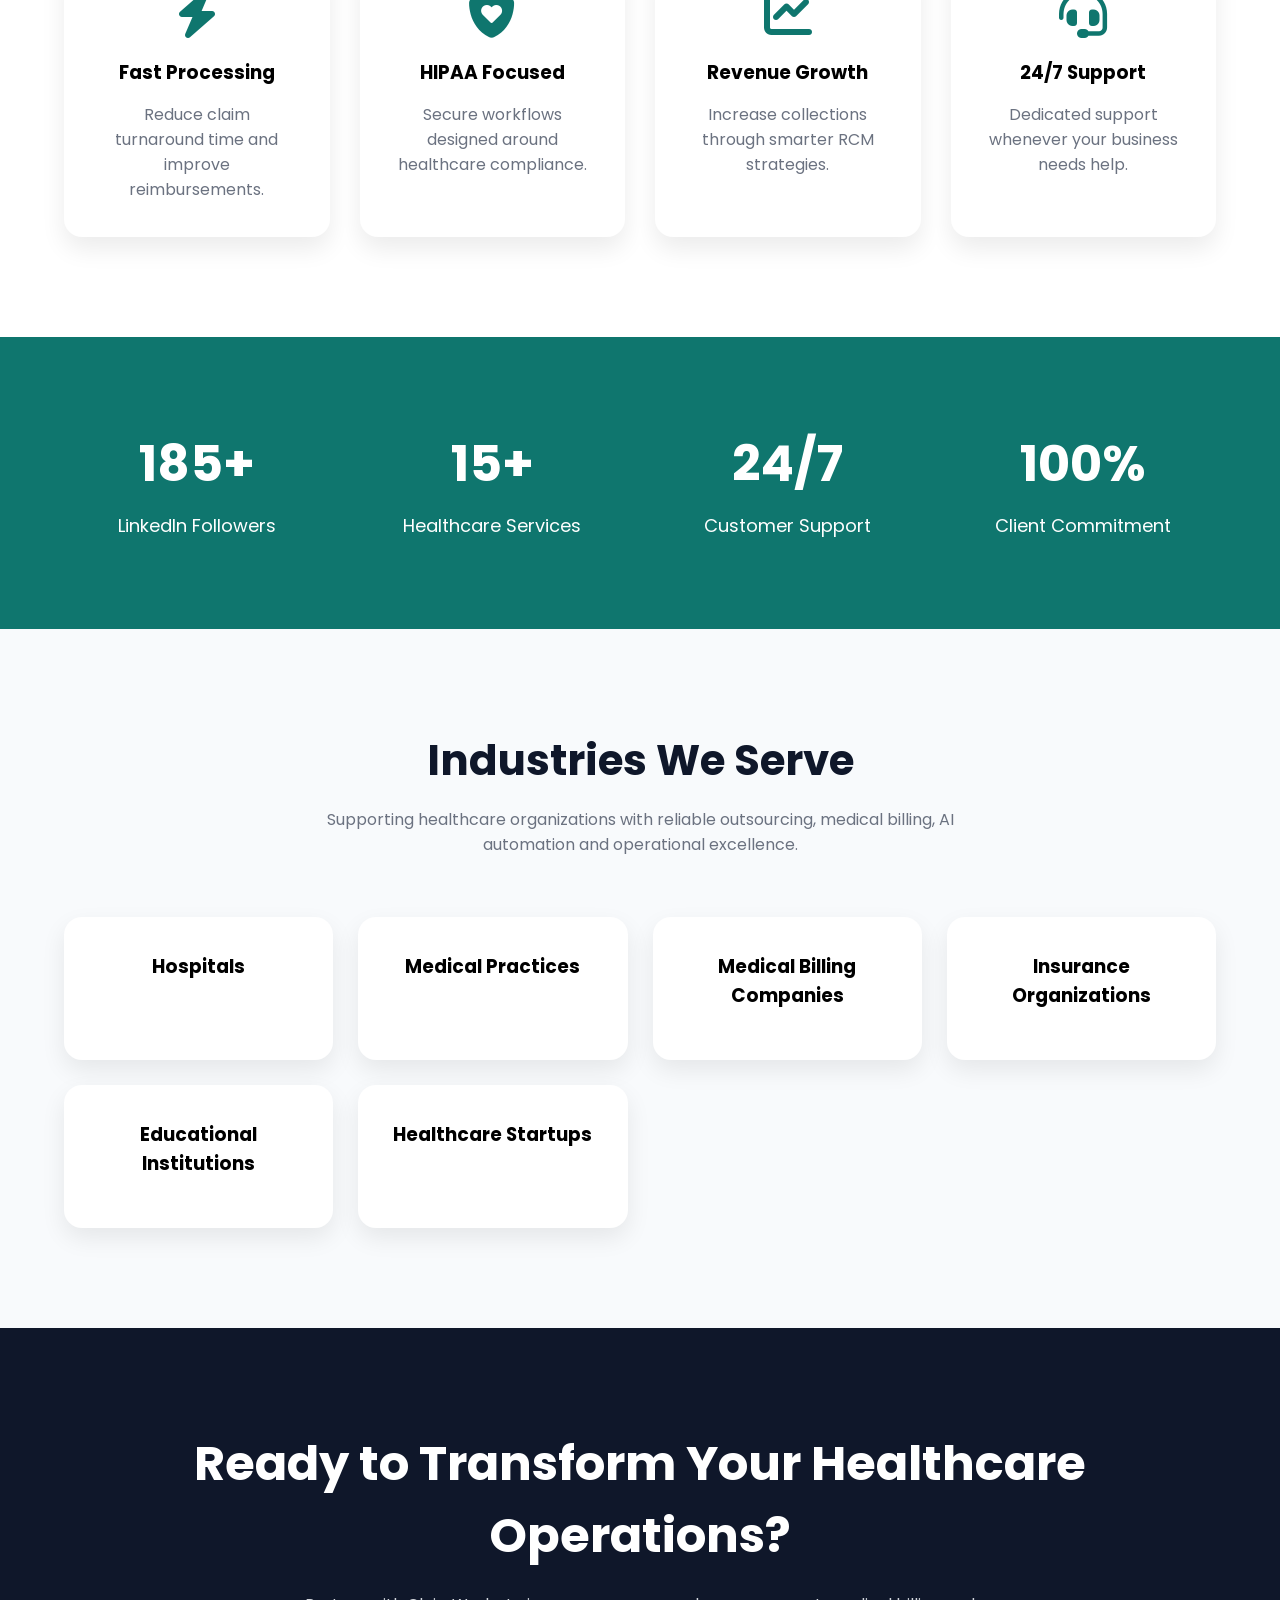
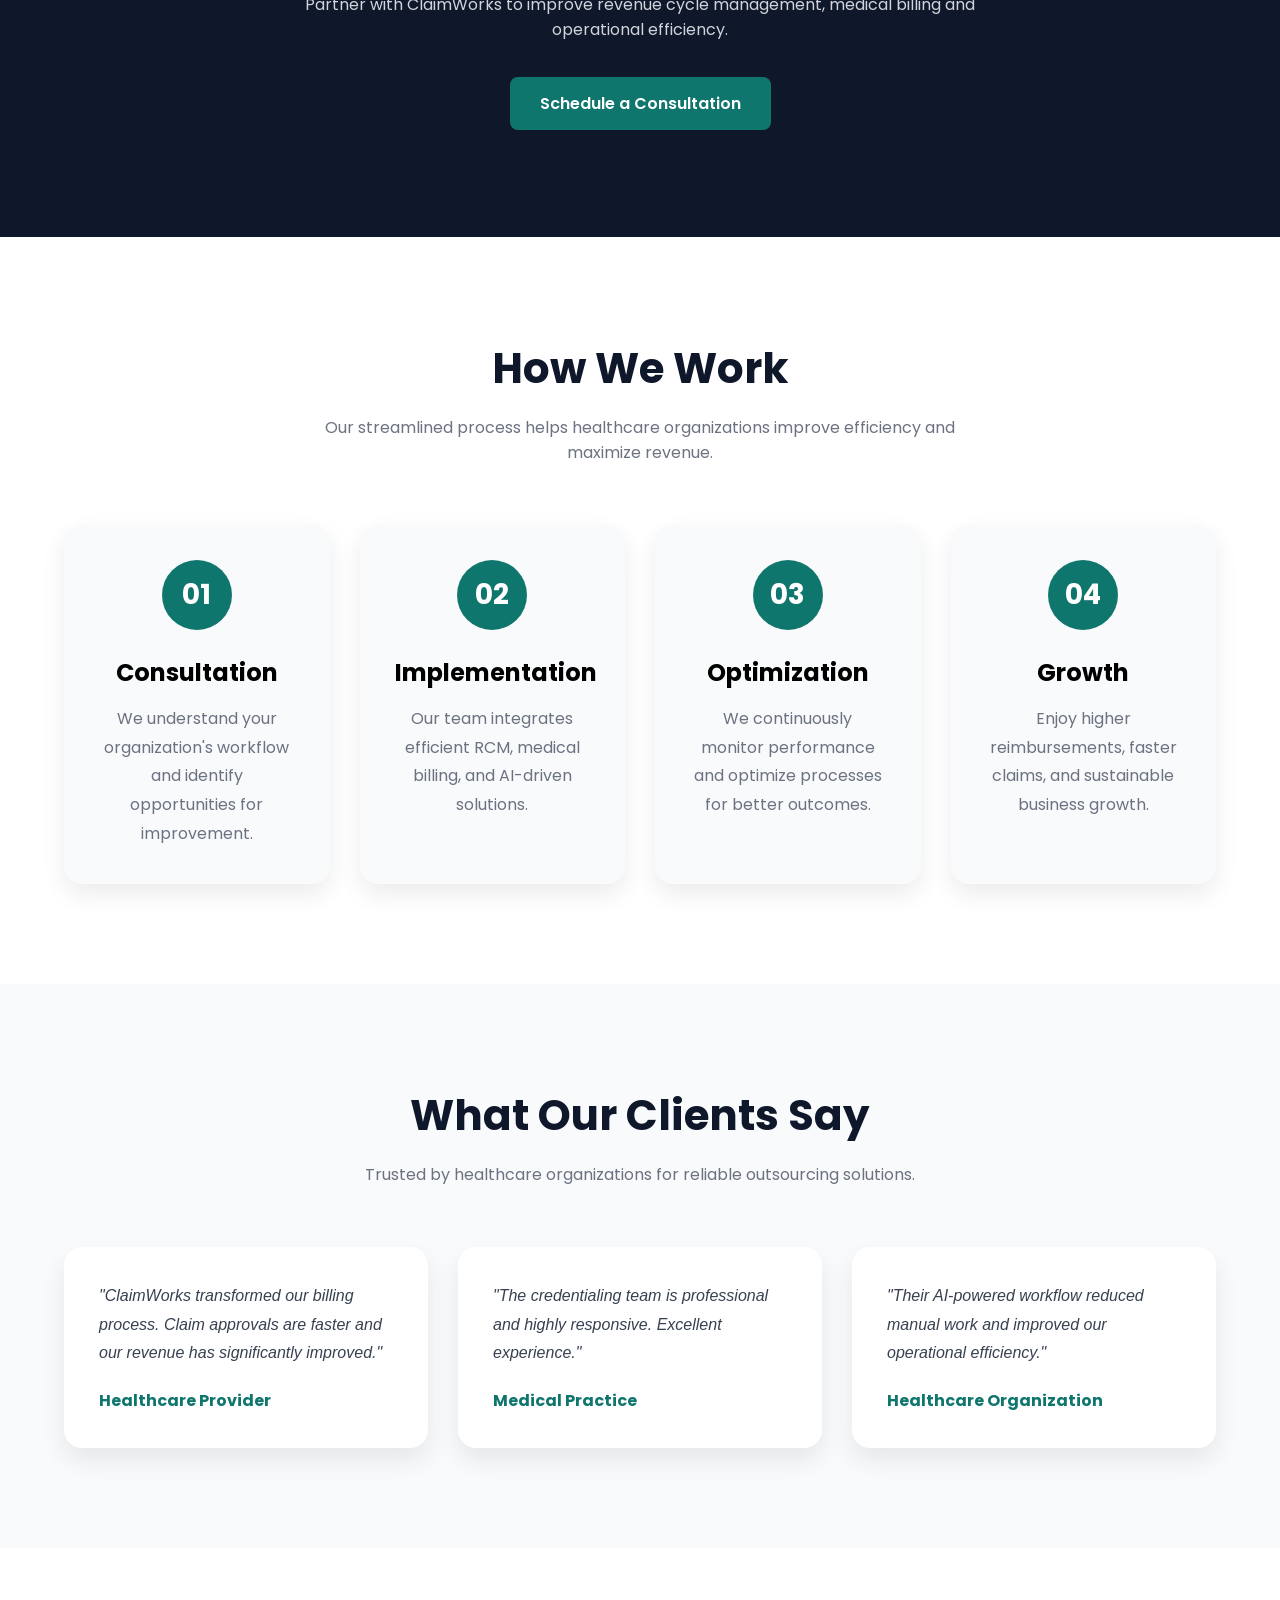
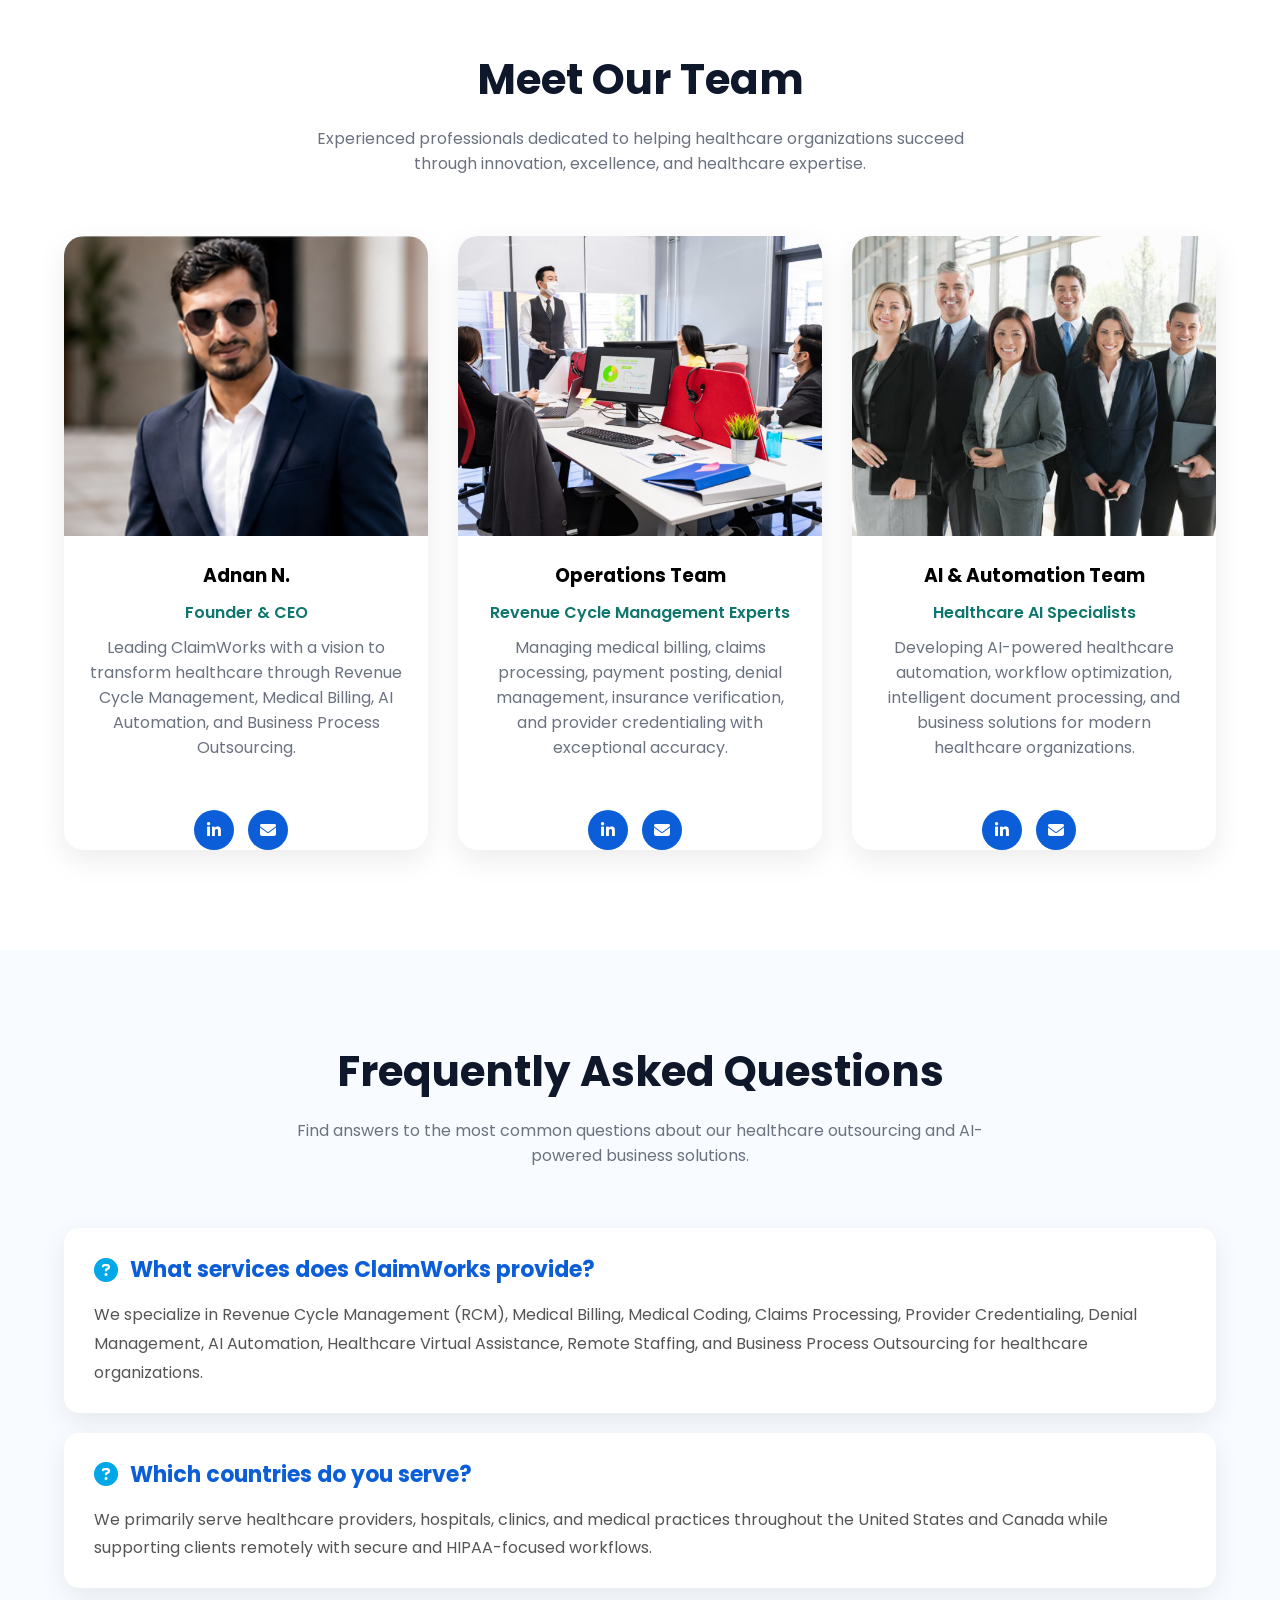
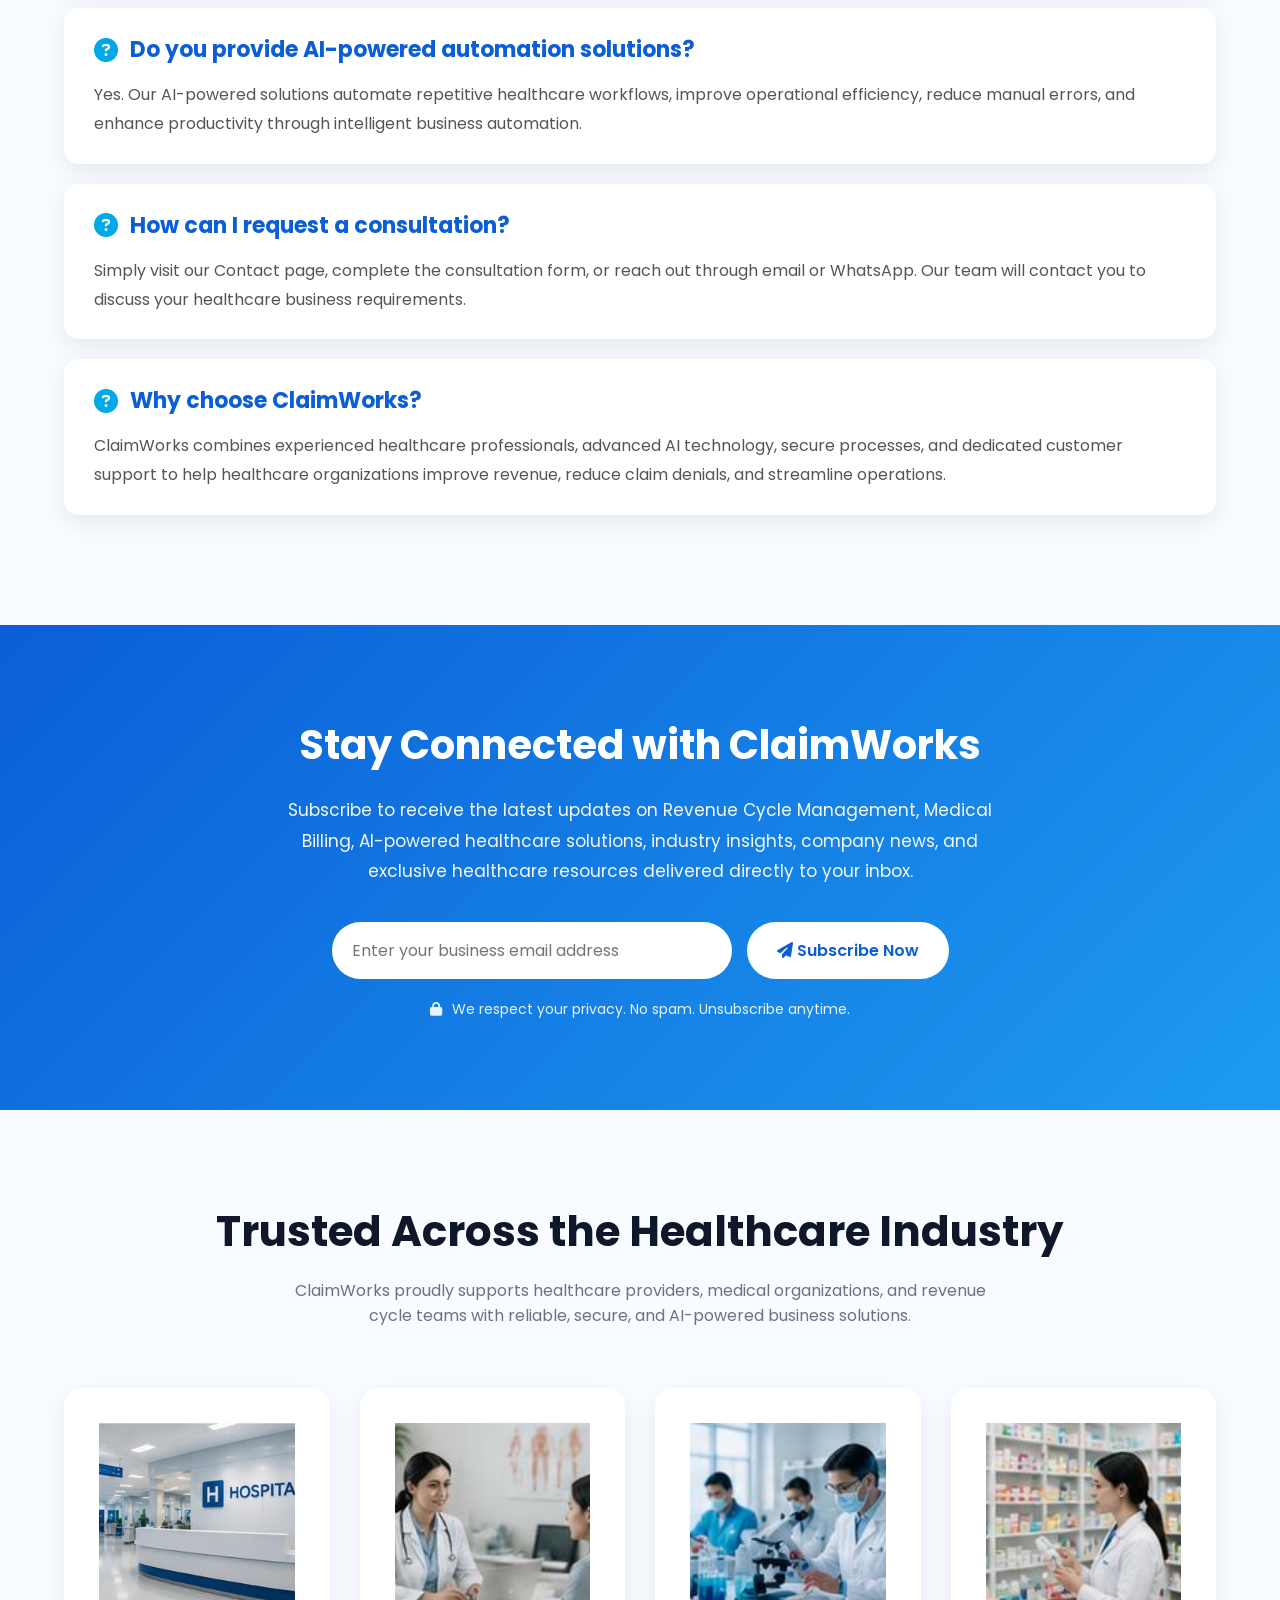
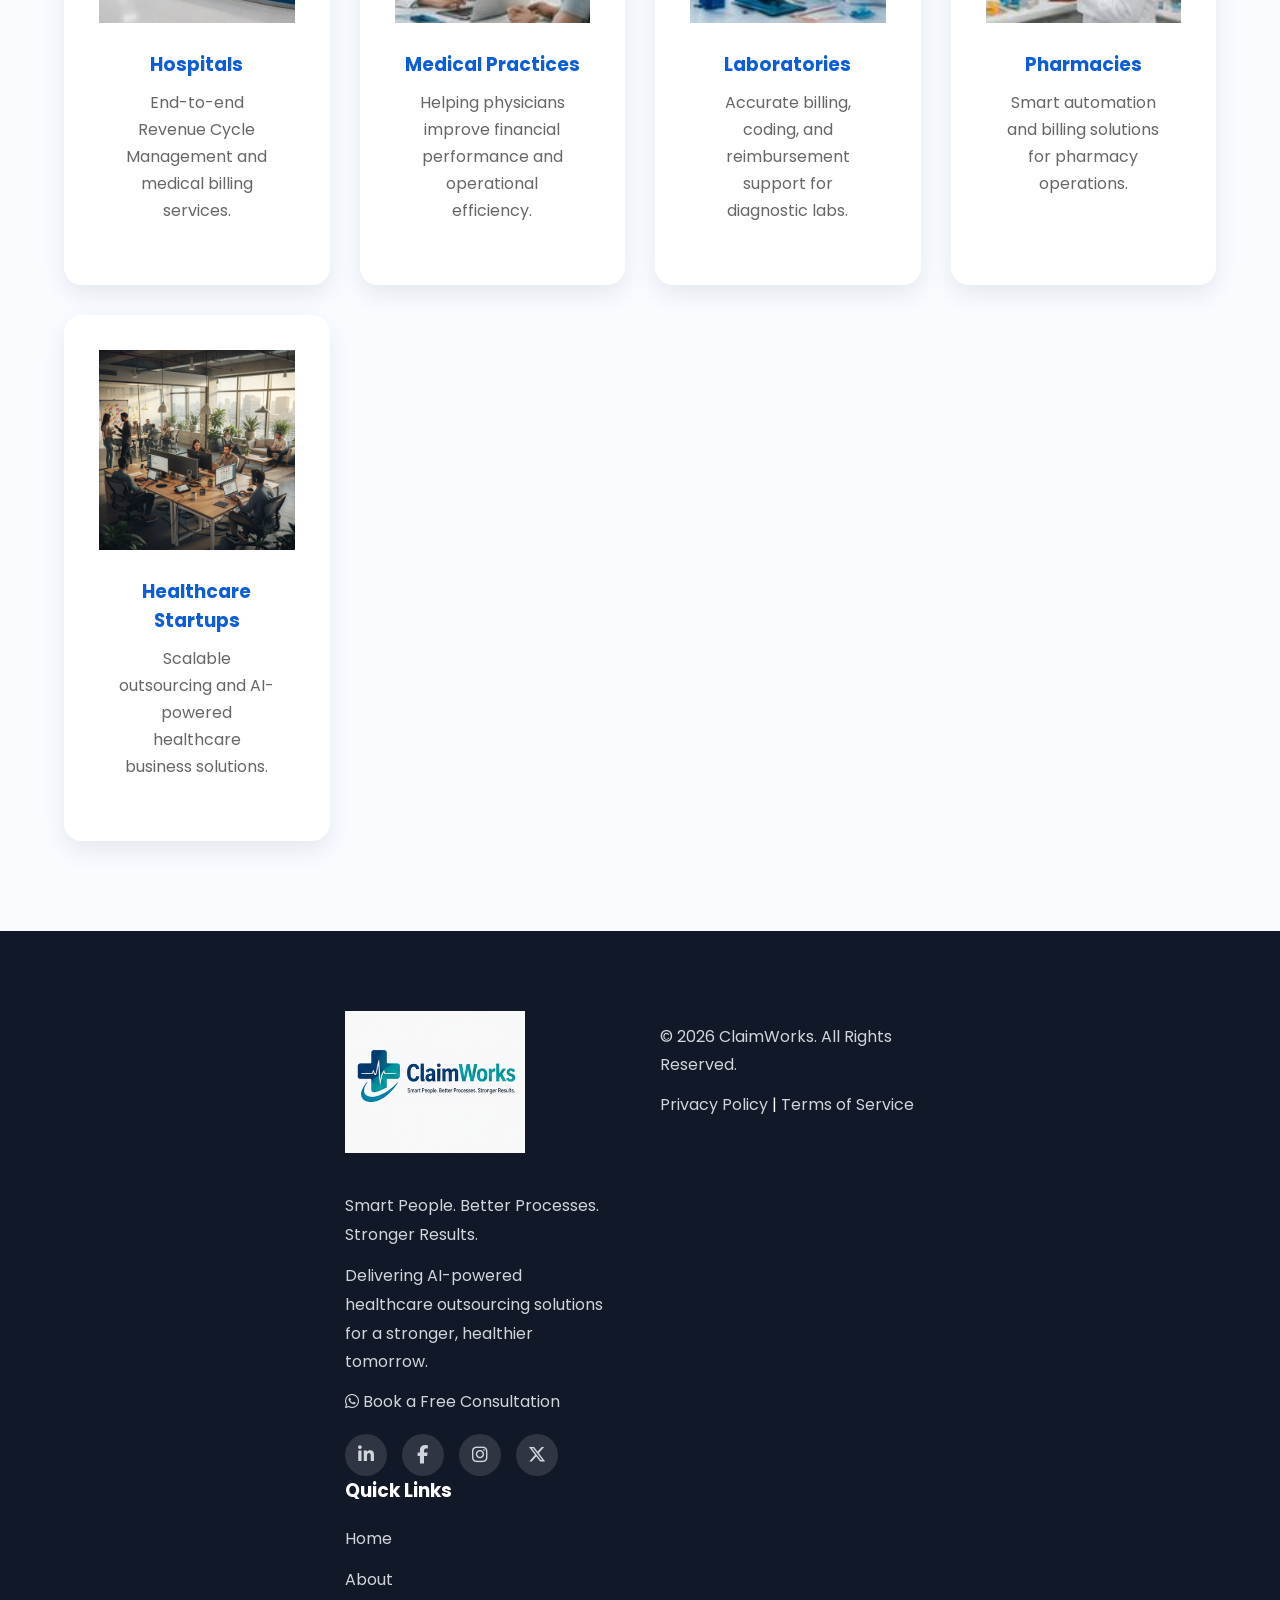
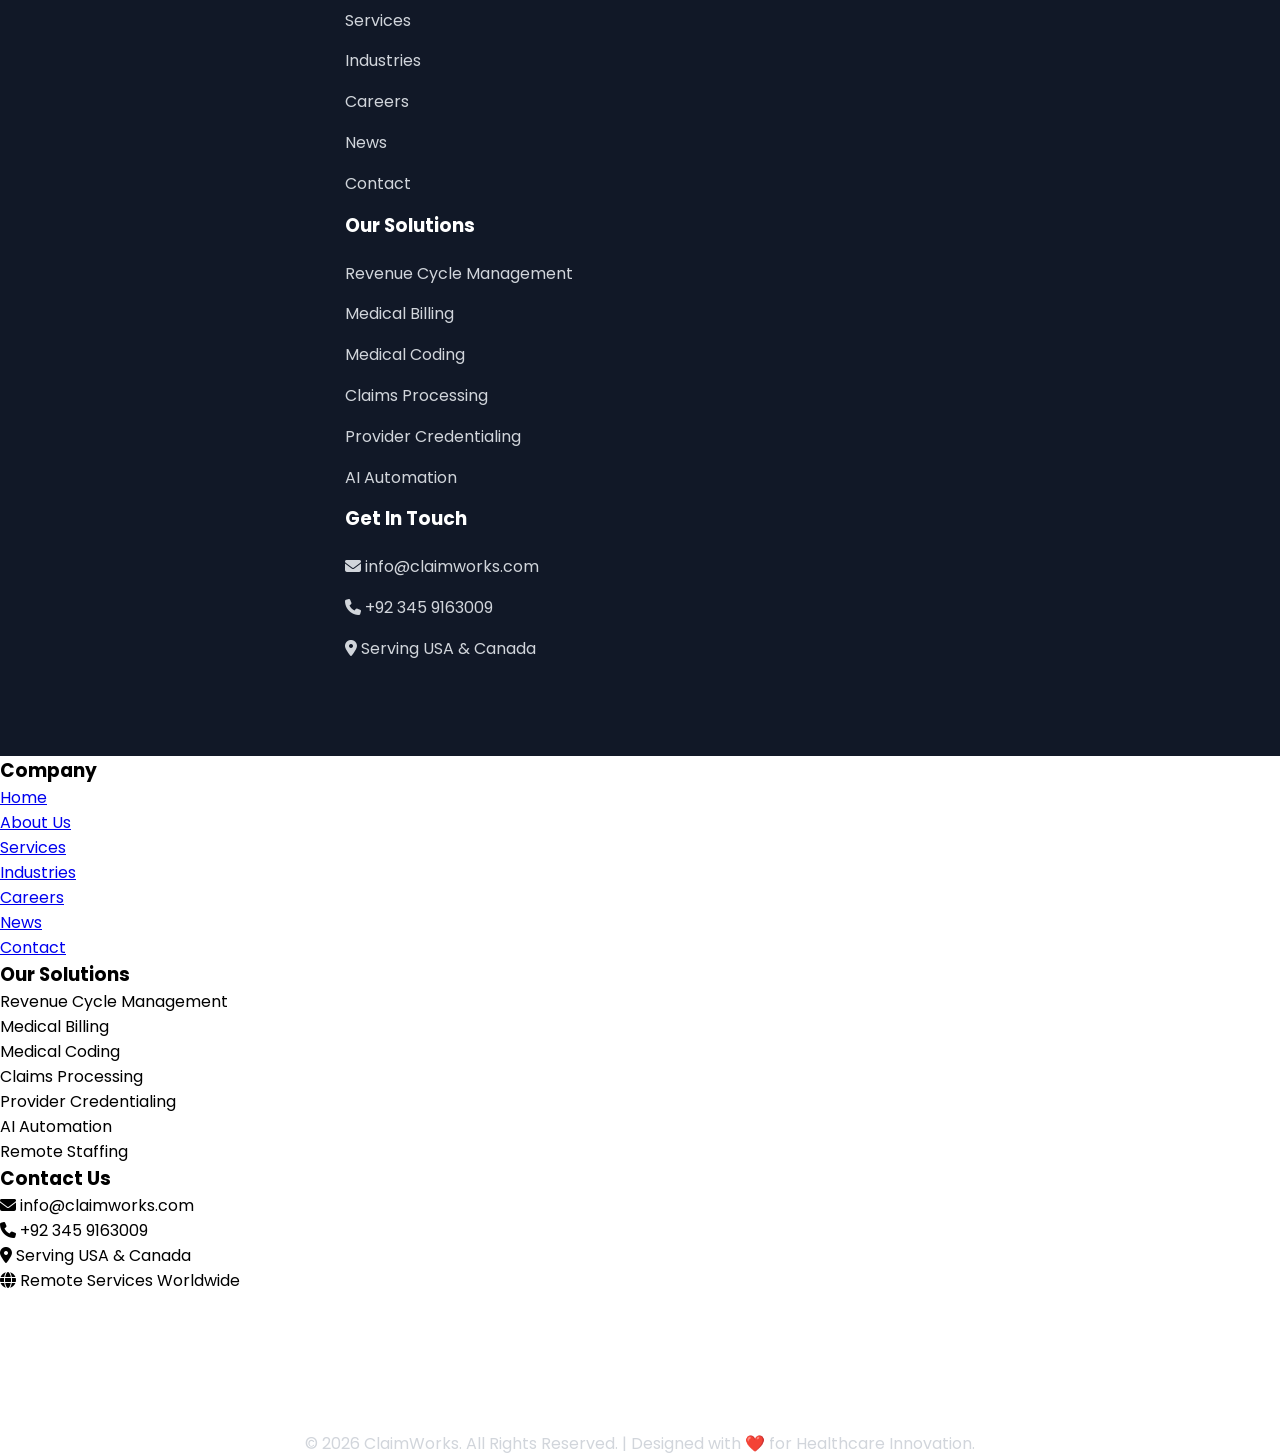
==== commit a0d5277e: "Update index.html" ====
--- a/index.html
+++ b/index.html
@@ -986,35 +986,159 @@
     </div>
 
 </section>
-<!-- ================= FOOTER ================= -->
-
-<footer>
-
-    <div class="container footer">
-
-        <!-- Company Info -->
-
-        <div class="footer-about">
-
-            <img src="asset/images/logo.png"
-                 alt="ClaimWorks Logo"
-                 class="footer-logo">
-
-            <p>
-                Smart People.<br>
-                Better Processes.<br>
-                Stronger Results.
-            </p>
-
-            <p class="footer-desc">
-                ClaimWorks delivers AI-powered healthcare outsourcing,
-                Revenue Cycle Management, Medical Billing, Provider
-                Credentialing, and Business Process Outsourcing solutions
-                for healthcare organizations across the United States
-                and Canada.
-            </p>
-
-        </div>
+<footer class="footer">
+
+<div class="footer-top-line"></div>
+
+<div class="container footer-container">
+
+<!-- Left -->
+
+<div class="footer-about">
+
+<a href="index.html">
+<img src="asset/images/logo.png" class="footer-logo" alt="ClaimWorks">
+</a>
+
+<p class="footer-tagline">
+Smart People. Better Processes. Stronger Results.
+</p>
+
+<p class="footer-text">
+Delivering AI-powered healthcare outsourcing solutions for a stronger,
+healthier tomorrow.
+</p>
+
+<a href="https://wa.me/923459163009" class="footer-btn">
+<i class="fa-brands fa-whatsapp"></i>
+Book a Free Consultation
+</a>
+
+<div class="footer-social">
+
+<a href="#"><i class="fab fa-linkedin-in"></i></a>
+
+<a href="#"><i class="fab fa-facebook-f"></i></a>
+
+<a href="#"><i class="fab fa-instagram"></i></a>
+
+<a href="#"><i class="fab fa-x-twitter"></i></a>
+
+</div>
+
+</div>
+
+<!-- Quick Links -->
+
+<div>
+
+<h3>Quick Links</h3>
+
+<ul class="footer-links">
+
+<li><a href="index.html">Home</a></li>
+
+<li><a href="about.html">About</a></li>
+
+<li><a href="services.html">Services</a></li>
+
+<li><a href="industries.html">Industries</a></li>
+
+<li><a href="careers.html">Careers</a></li>
+
+<li><a href="news.html">News</a></li>
+
+<li><a href="contact.html">Contact</a></li>
+
+</ul>
+
+</div>
+
+<!-- Solutions -->
+
+<div>
+
+<h3>Our Solutions</h3>
+
+<ul class="footer-links">
+
+<li>Revenue Cycle Management</li>
+
+<li>Medical Billing</li>
+
+<li>Medical Coding</li>
+
+<li>Claims Processing</li>
+
+<li>Provider Credentialing</li>
+
+<li>AI Automation</li>
+
+</ul>
+
+</div>
+
+<!-- Contact -->
+
+<div>
+
+<h3>Get In Touch</h3>
+
+<ul class="footer-contact">
+
+<li>
+
+<i class="fa-solid fa-envelope"></i>
+
+<a href="mailto:info@claimworks.com">
+info@claimworks.com
+</a>
+
+</li>
+
+<li>
+
+<i class="fa-solid fa-phone"></i>
+
+<a href="tel:+923459163009">
++92 345 9163009
+</a>
+
+</li>
+
+<li>
+
+<i class="fa-solid fa-location-dot"></i>
+
+Serving USA & Canada
+
+</li>
+
+</ul>
+
+</div>
+
+</div>
+
+<div class="footer-bottom">
+
+<p>
+© 2026 ClaimWorks. All Rights Reserved.
+</p>
+
+<div>
+
+<a href="#">Privacy Policy</a>
+
+|
+
+<a href="#">Terms of Service</a>
+
+</div>
+
+</div>
+
+</footer>
 
         <!-- Company -->
 
@@ -1122,7 +1246,7 @@
 </footer>
 <!-- ================= WHATSAPP ================= -->
 
-<a href="https://wa.me/923459163009"
+<a href="https://wa.me/+92 345 9163009"
 class="whatsapp"
 target="_blank"
 aria-label="Chat with us on WhatsApp">
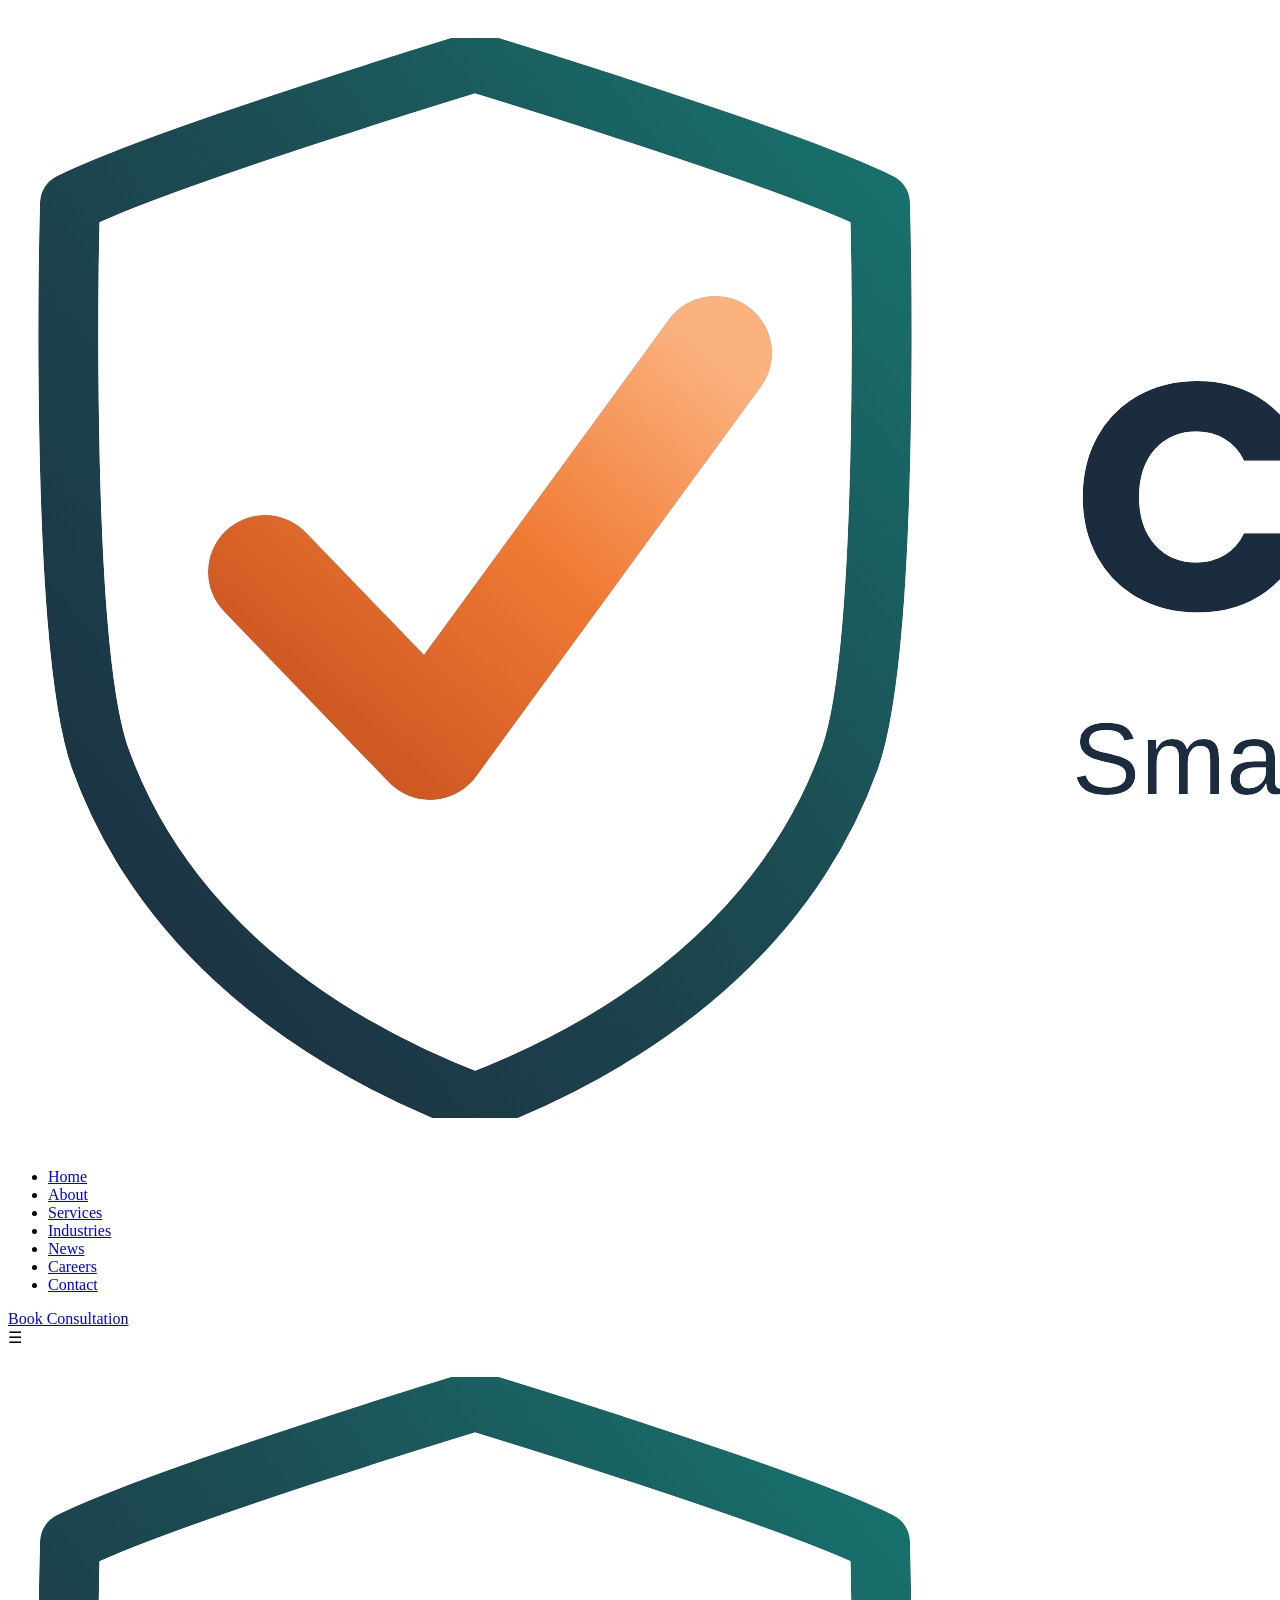
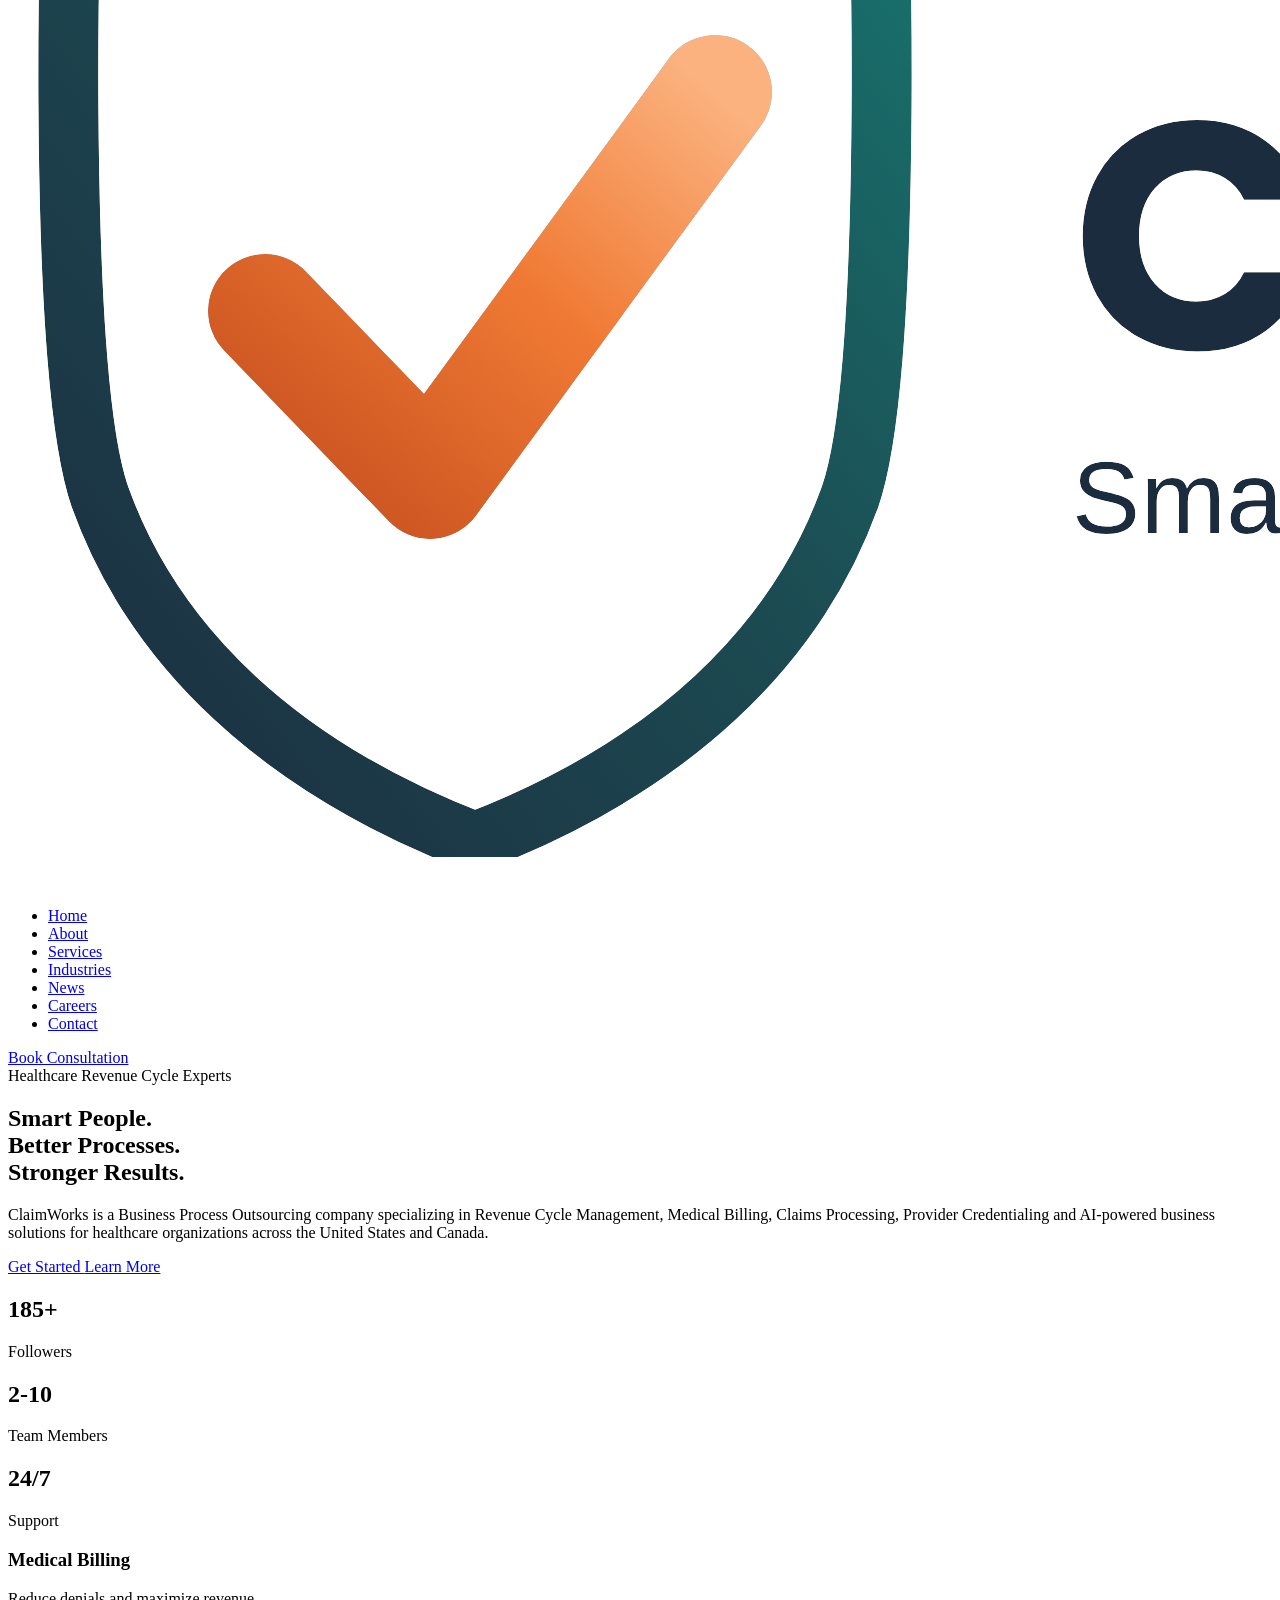
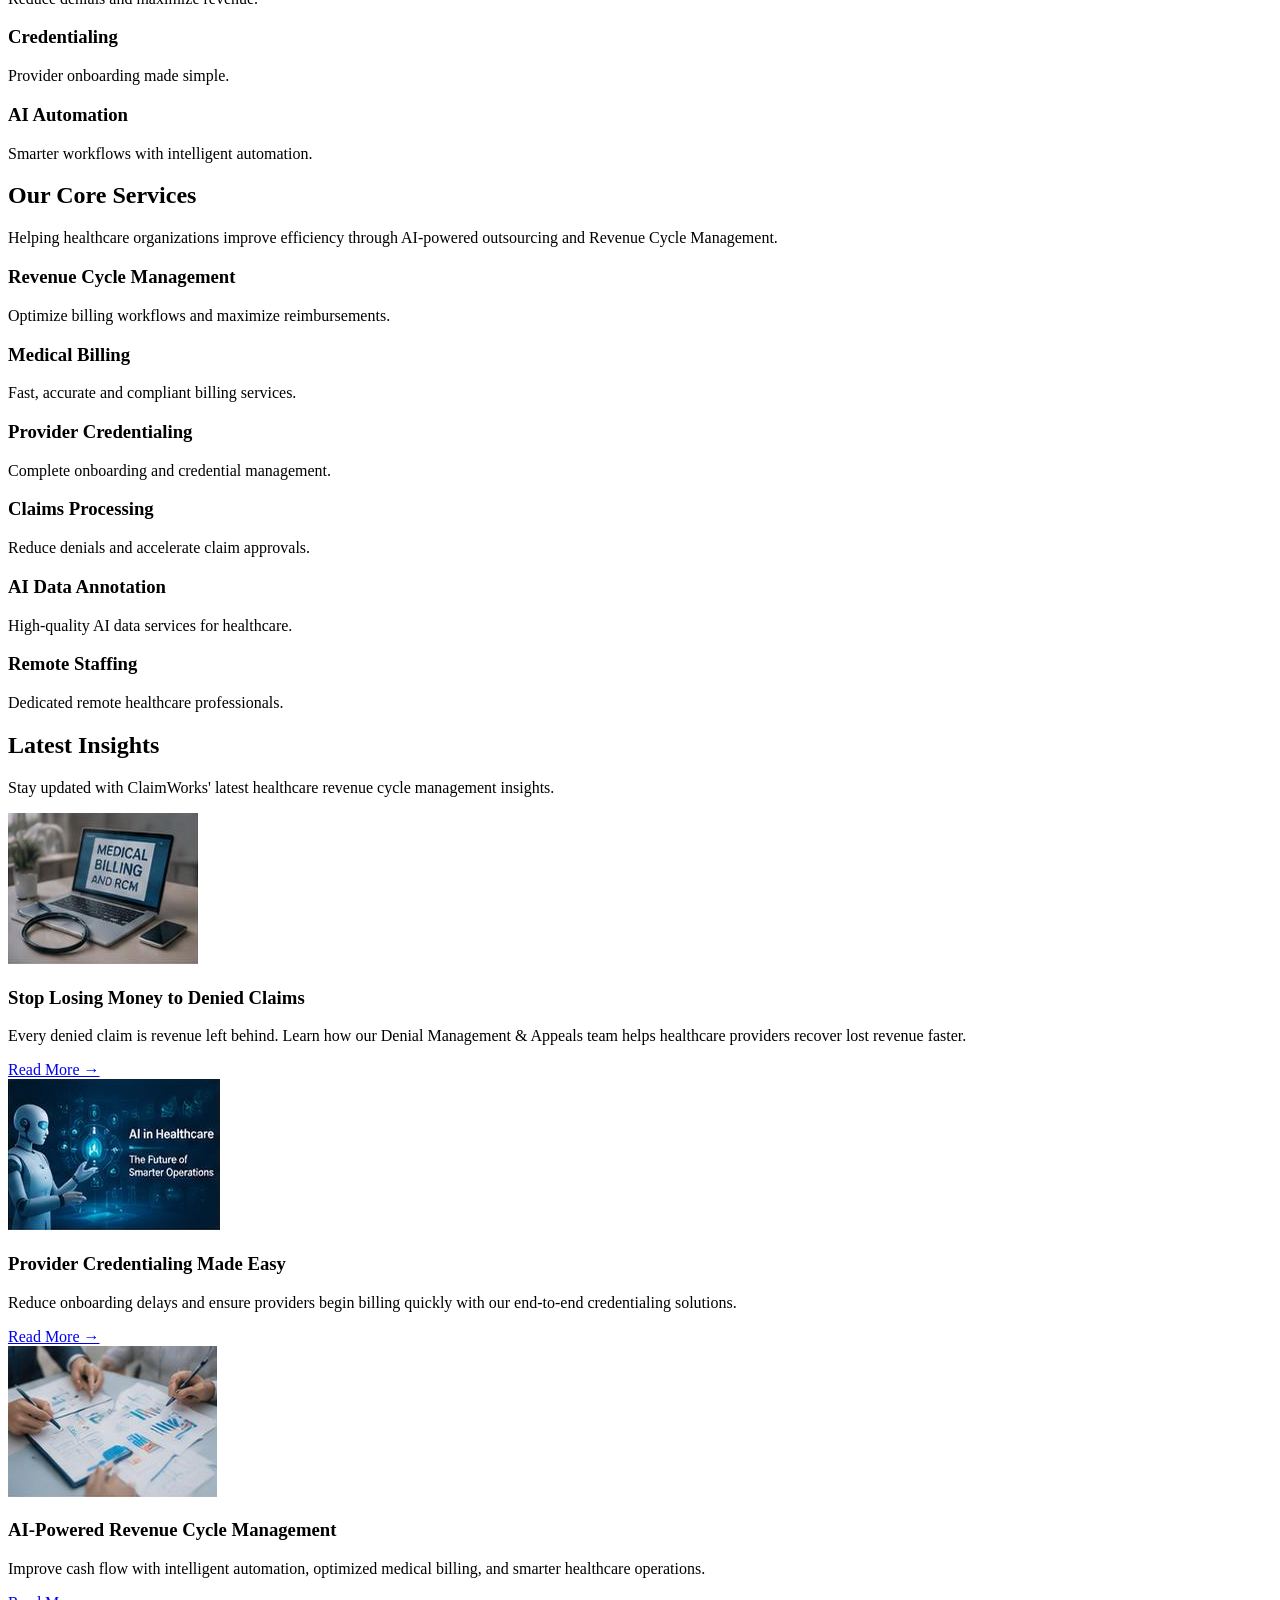
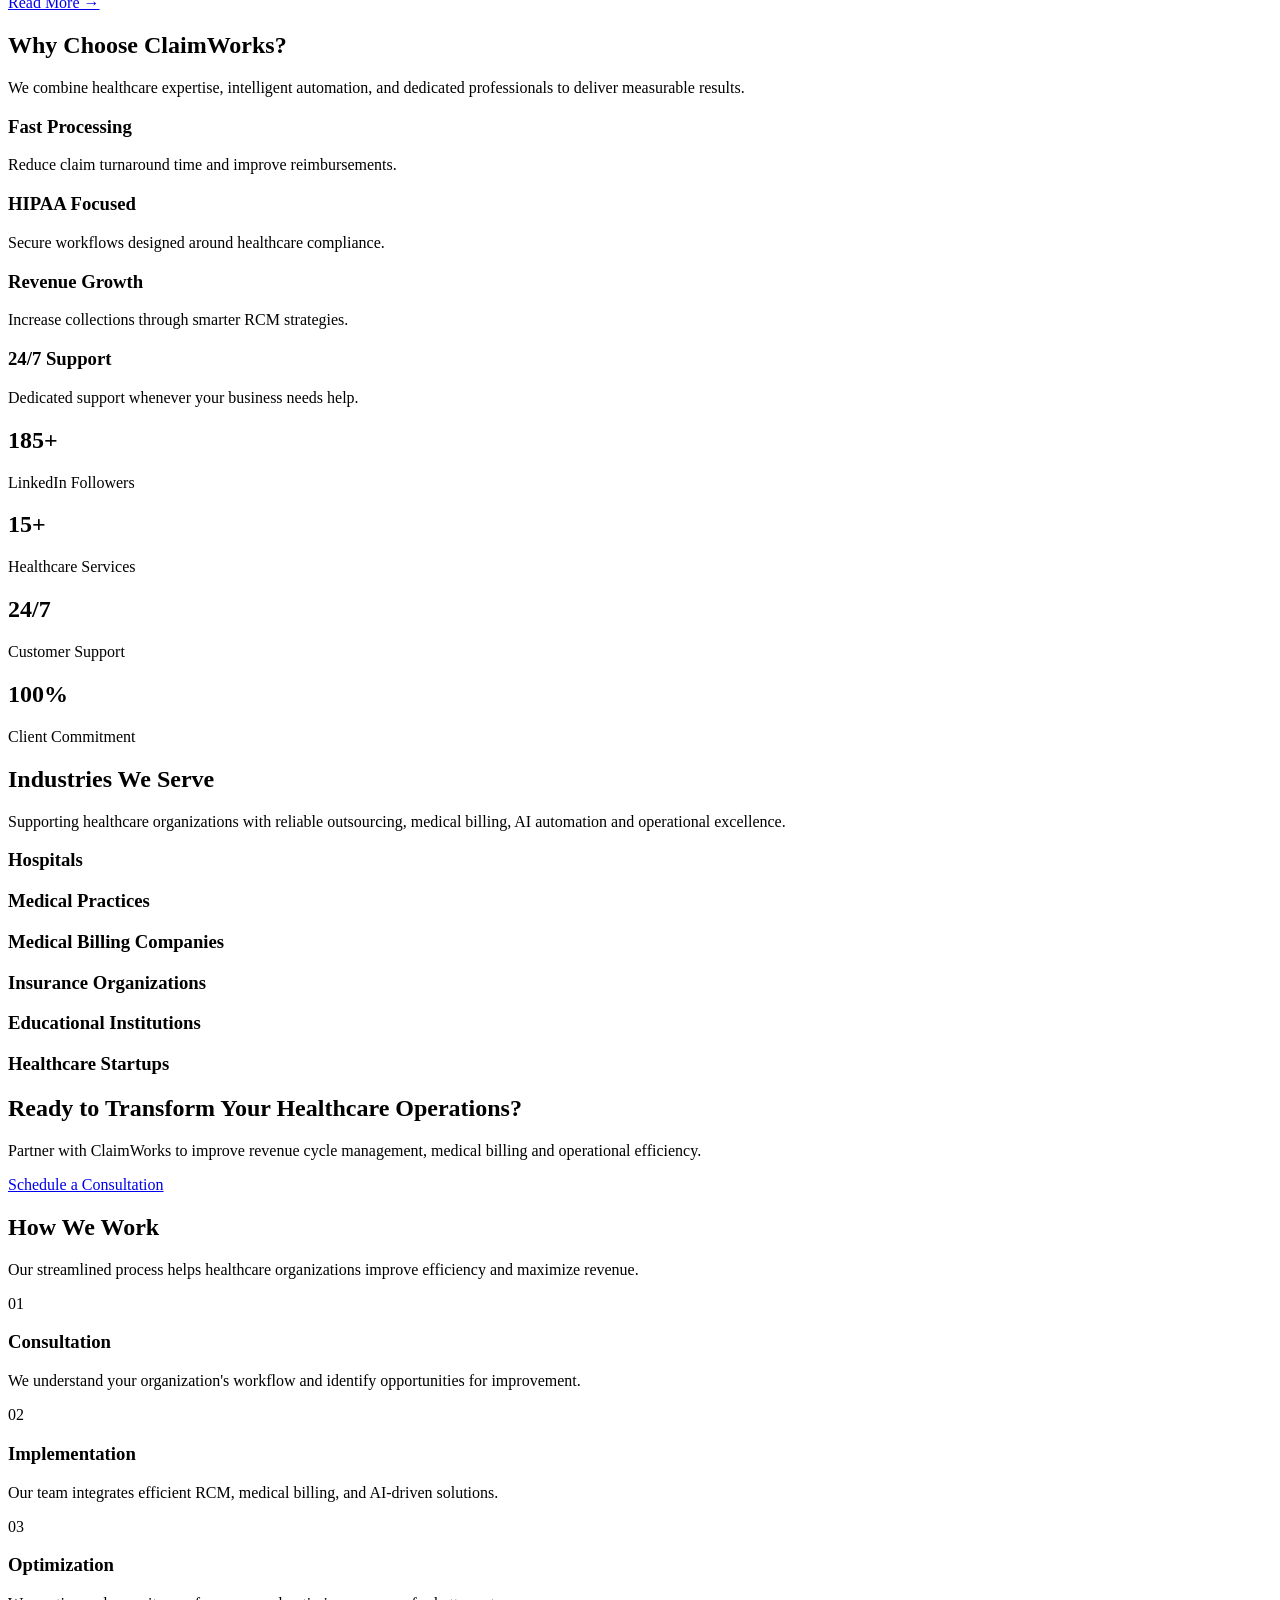
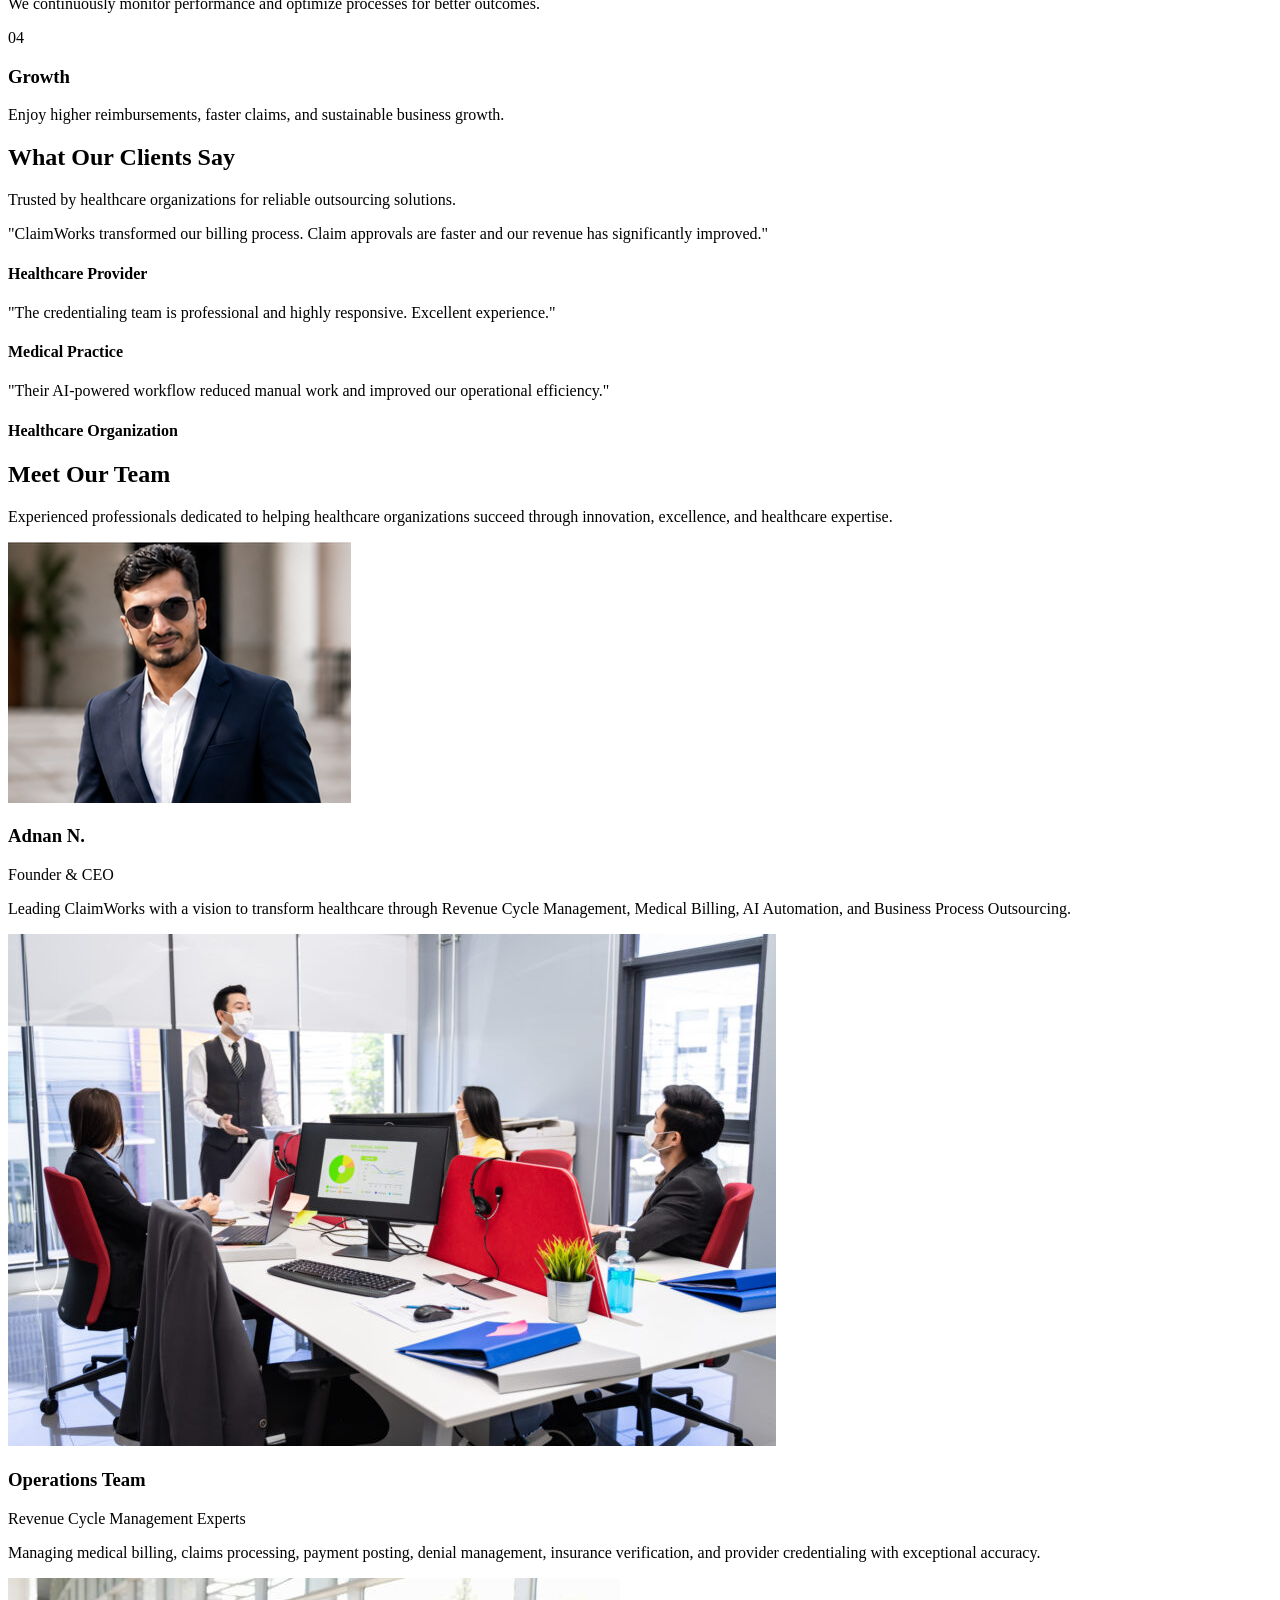
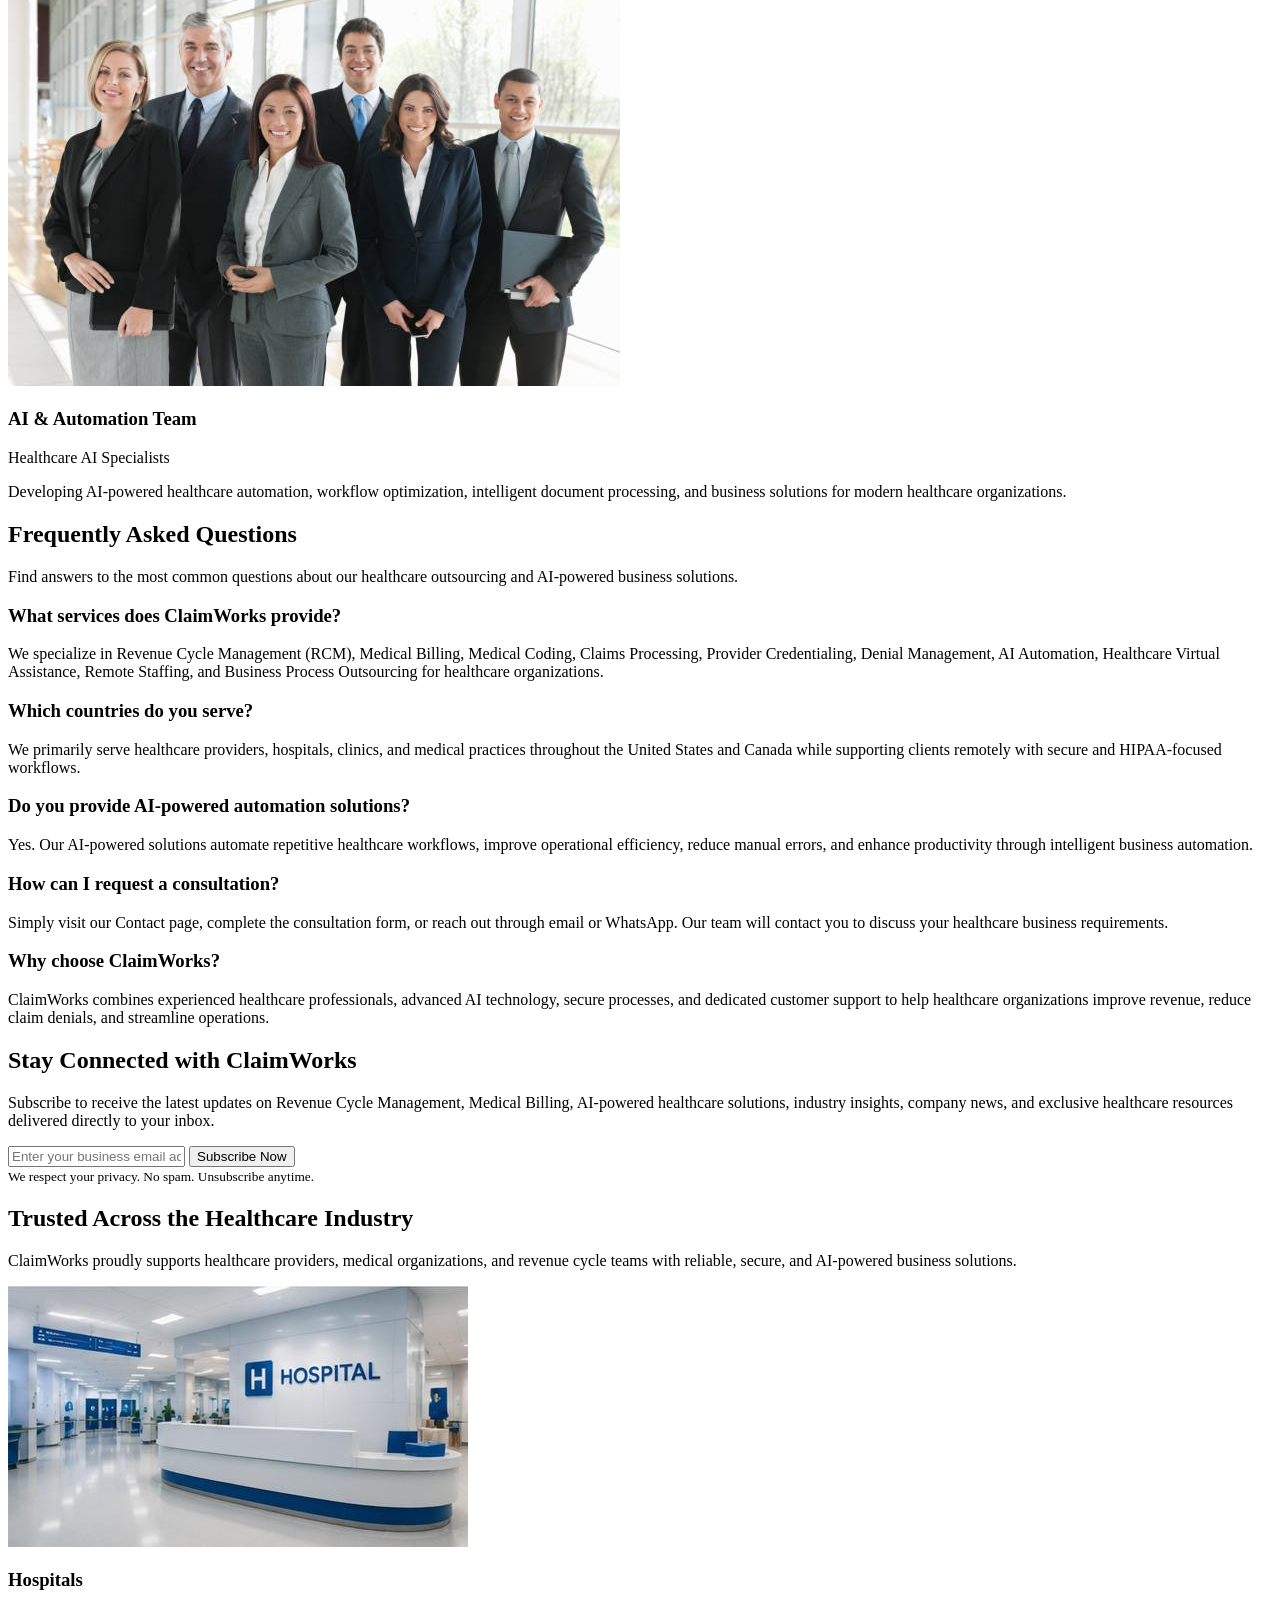
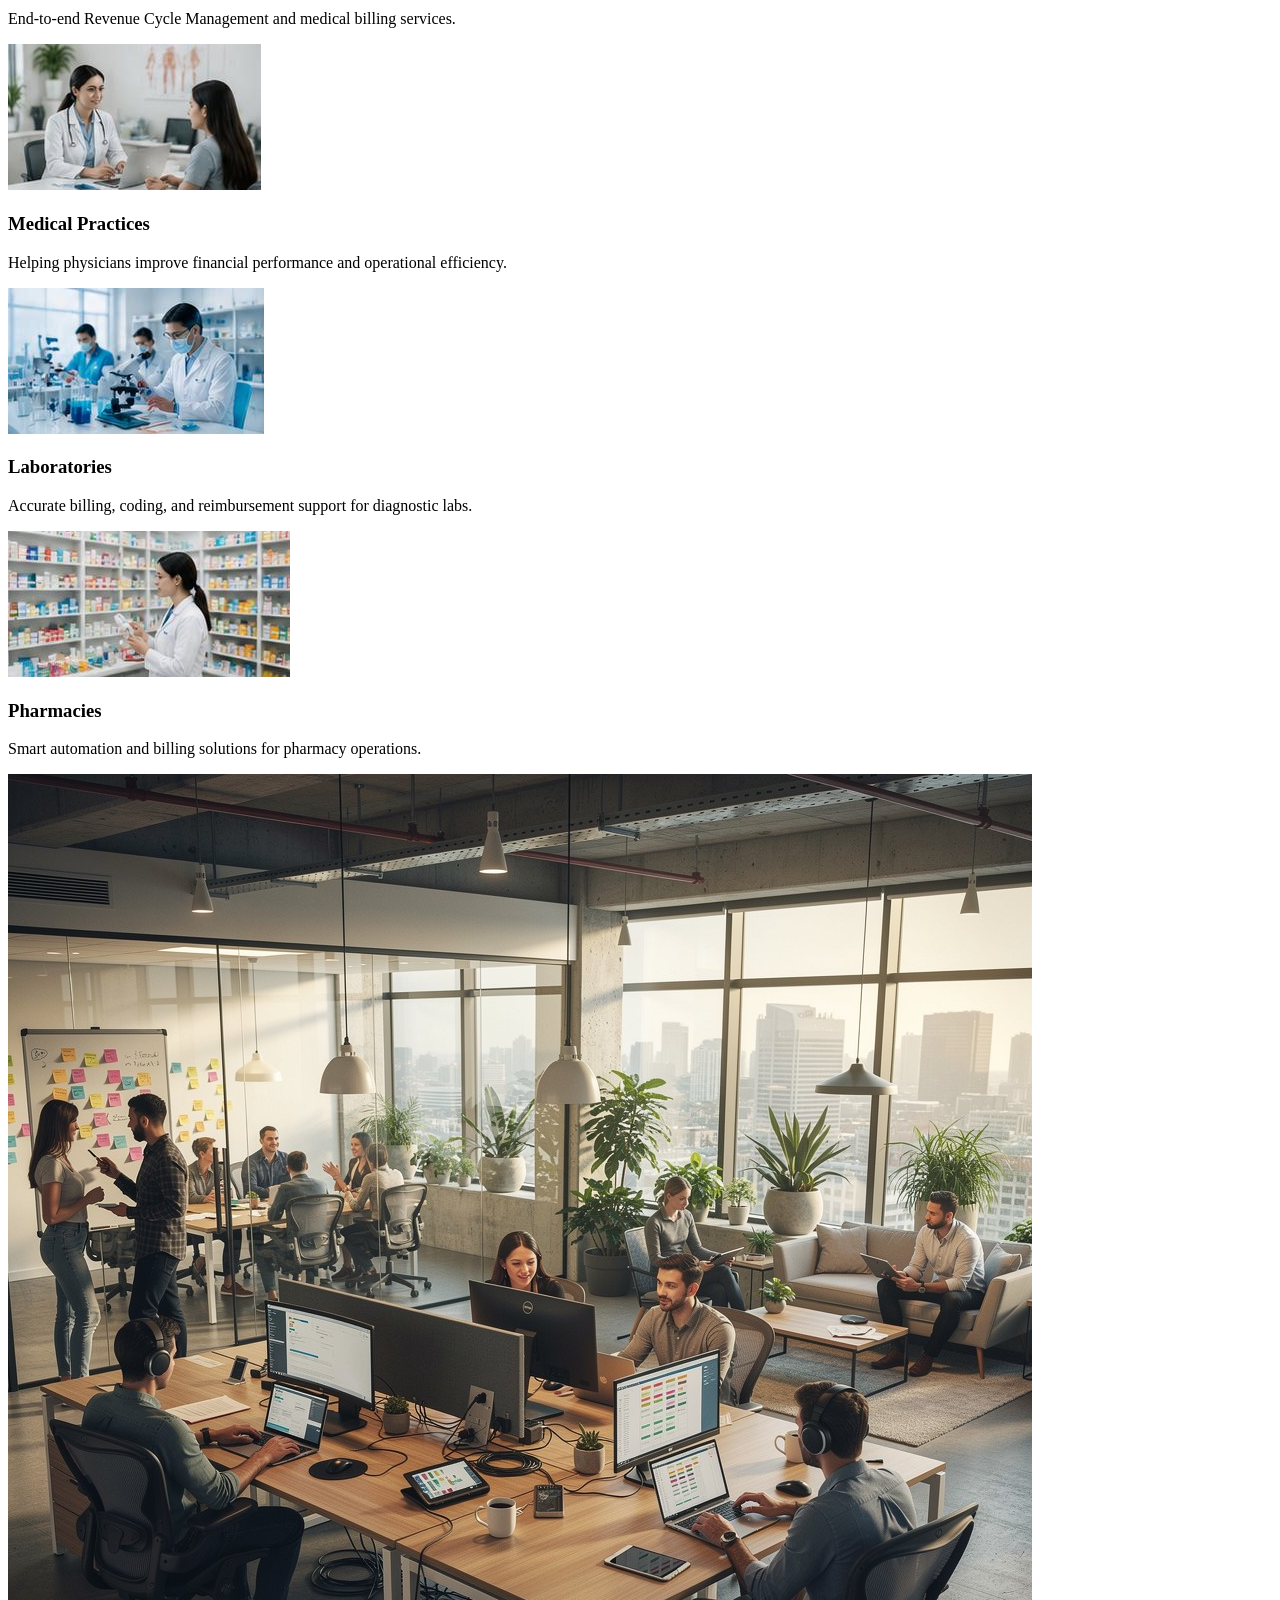
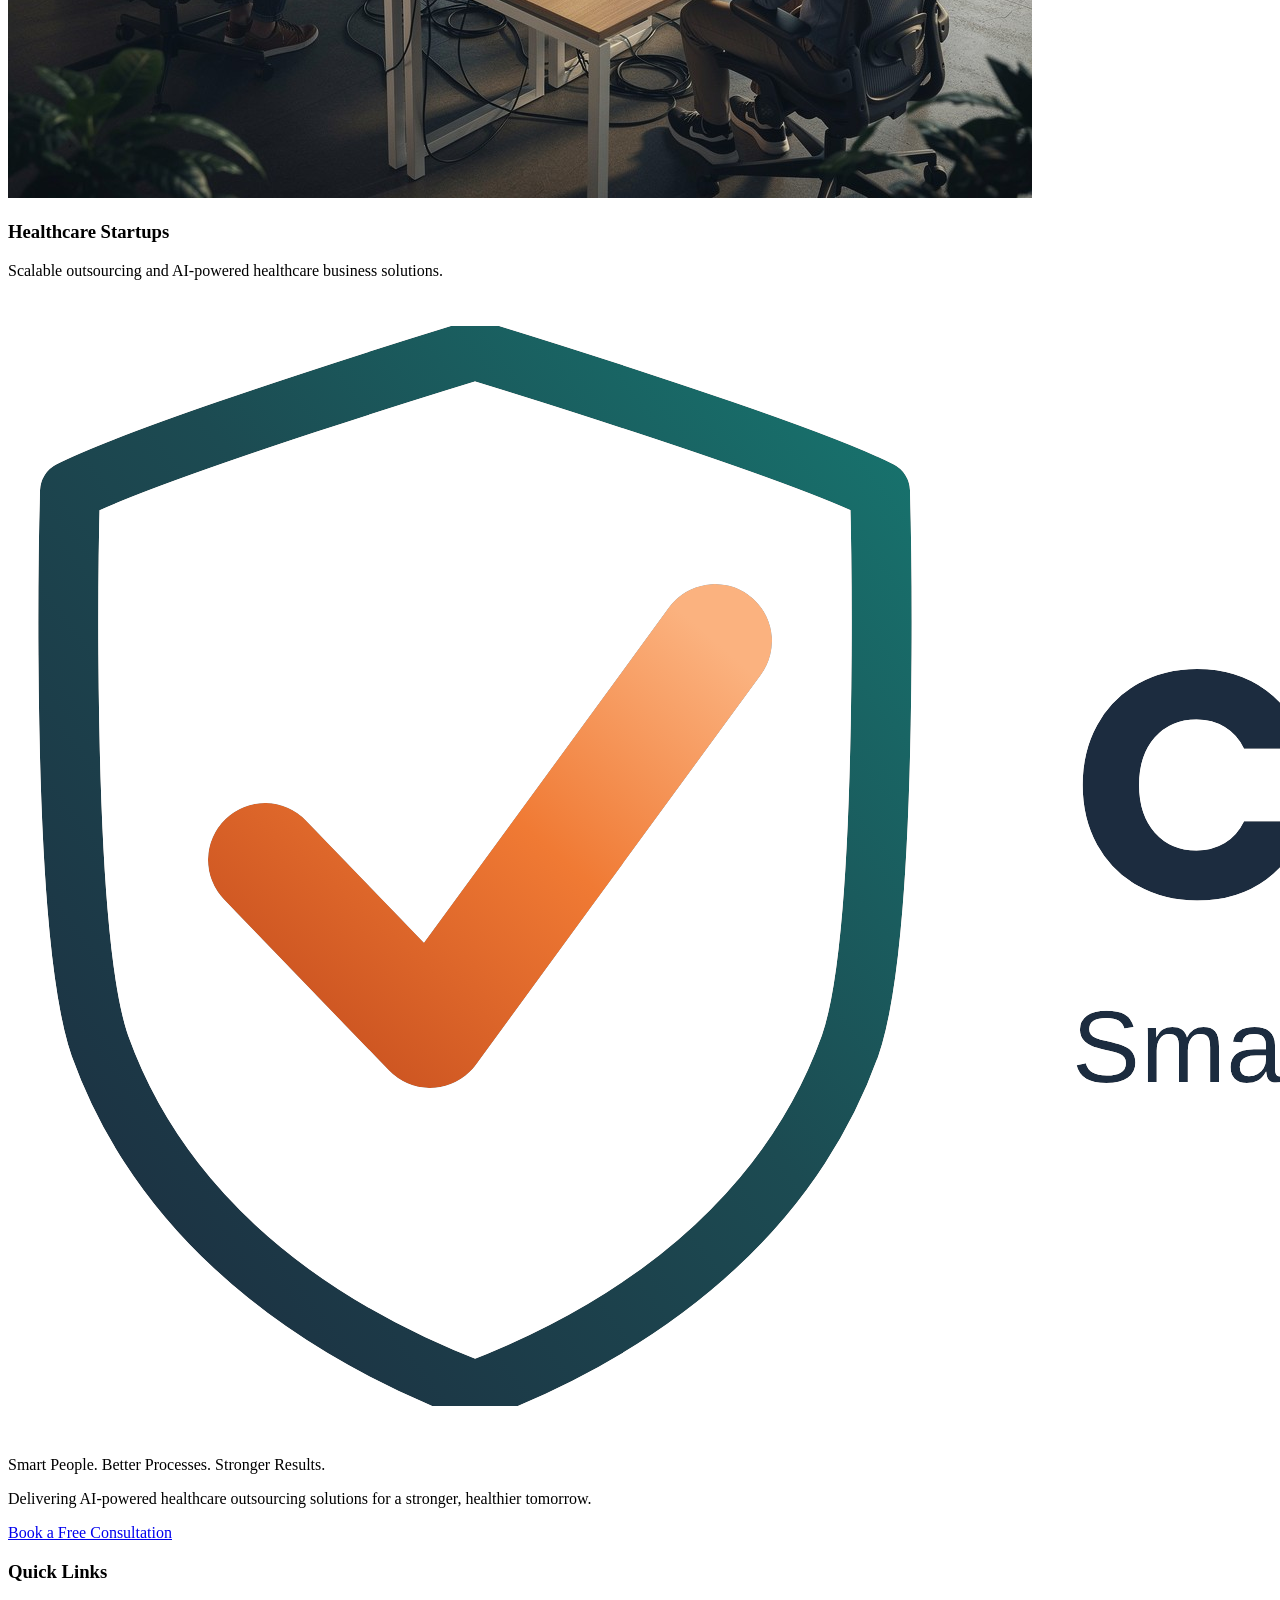
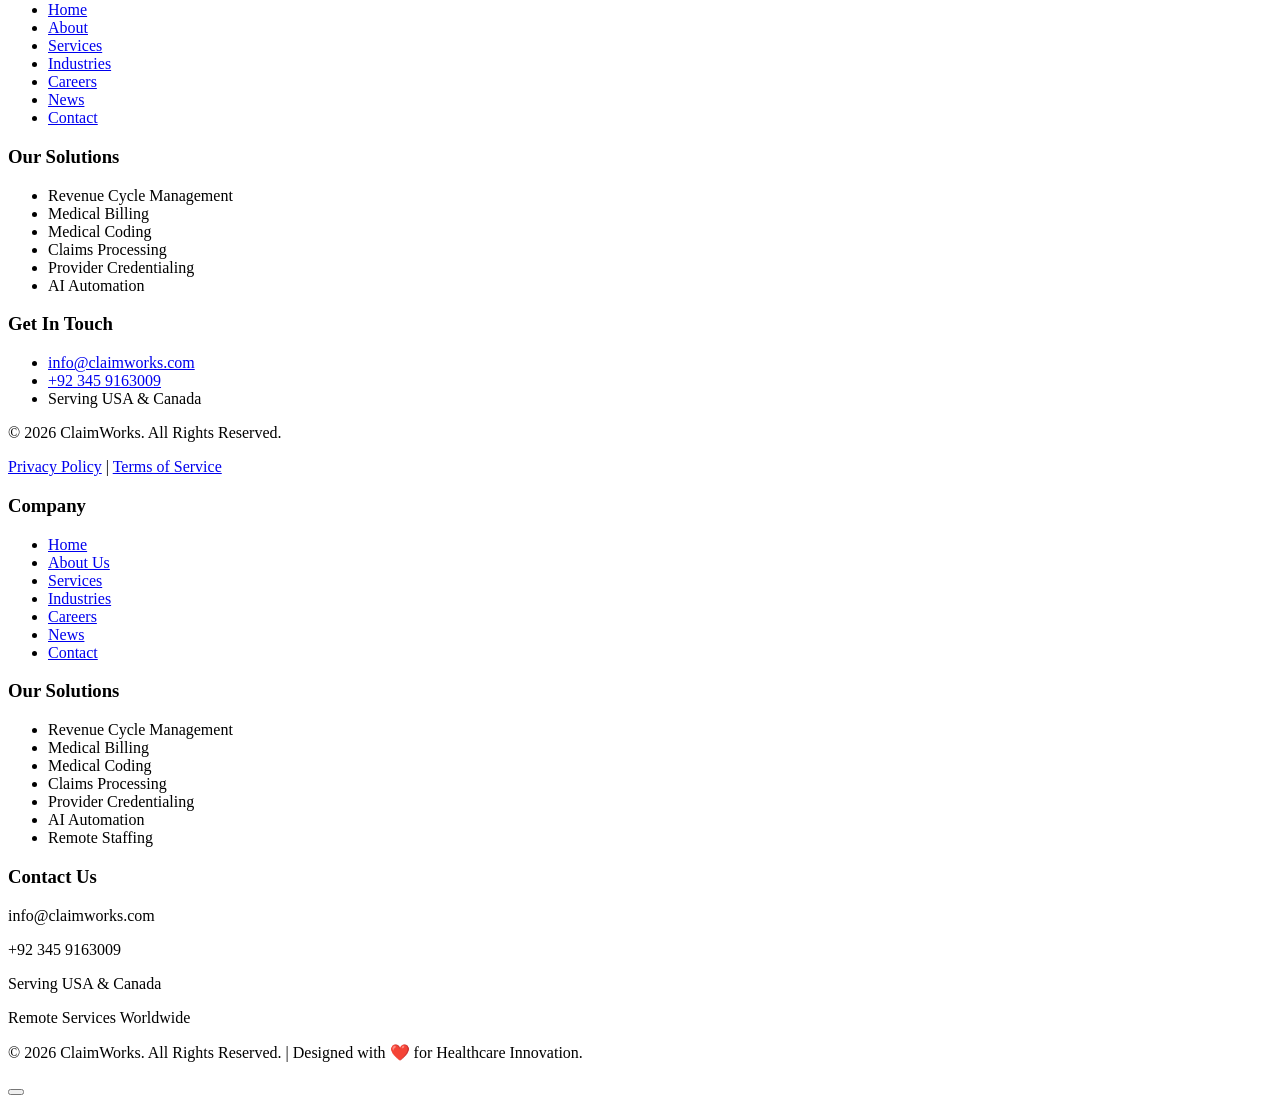
==== commit b888a57b: "Update index.html" ====
--- a/index.html
+++ b/index.html
@@ -1,28 +1,35 @@
 <!DOCTYPE html>
 <html lang="en">
 
-<head>
-
-<meta charset="UTF-8">
-<meta name="viewport" content="width=device-width, initial-scale=1.0">
-
-<title>ClaimWorks | Smart People. Better Processes. Stronger Results.</title>
-
-<link rel="stylesheet" href="asset/css/style.css">
-
-<link rel="preconnect" href="https://fonts.googleapis.com">
-
-<link href="https://fonts.googleapis.com/css2?family=Poppins:wght@300;400;500;600;700;800&display=swap" rel="stylesheet">
-
-<link rel="stylesheet"
-href="https://cdnjs.cloudflare.com/ajax/libs/font-awesome/6.6.0/css/all.min.css">
-<link href="https://unpkg.com/aos@2.3.4/dist/aos.css" rel="stylesheet">
-
-</head>
-
-<body>
-
 <header>
+    <div class="container nav">
+
+        <div class="logo">
+            <a href="index.html">
+                <img src="asset/images/logo.png" alt="ClaimWorks Logo">
+            </a>
+        </div>
+
+        <nav>
+            <ul id="menu">
+                <li><a href="index.html">Home</a></li>
+                <li><a href="about.html">About</a></li>
+                <li><a href="services.html">Services</a></li>
+                <li><a href="industries.html">Industries</a></li>
+                <li><a href="news.html">News</a></li>
+                <li><a href="careers.html">Careers</a></li>
+                <li><a href="contact.html">Contact</a></li>
+            </ul>
+        </nav>
+
+        <a href="contact.html" class="btn">Book Consultation</a>
+
+        <div class="menu-toggle" onclick="toggleMenu()">
+            ☰
+        </div>
+
+    </div>
+</header>
 
 <div class="container nav">
 
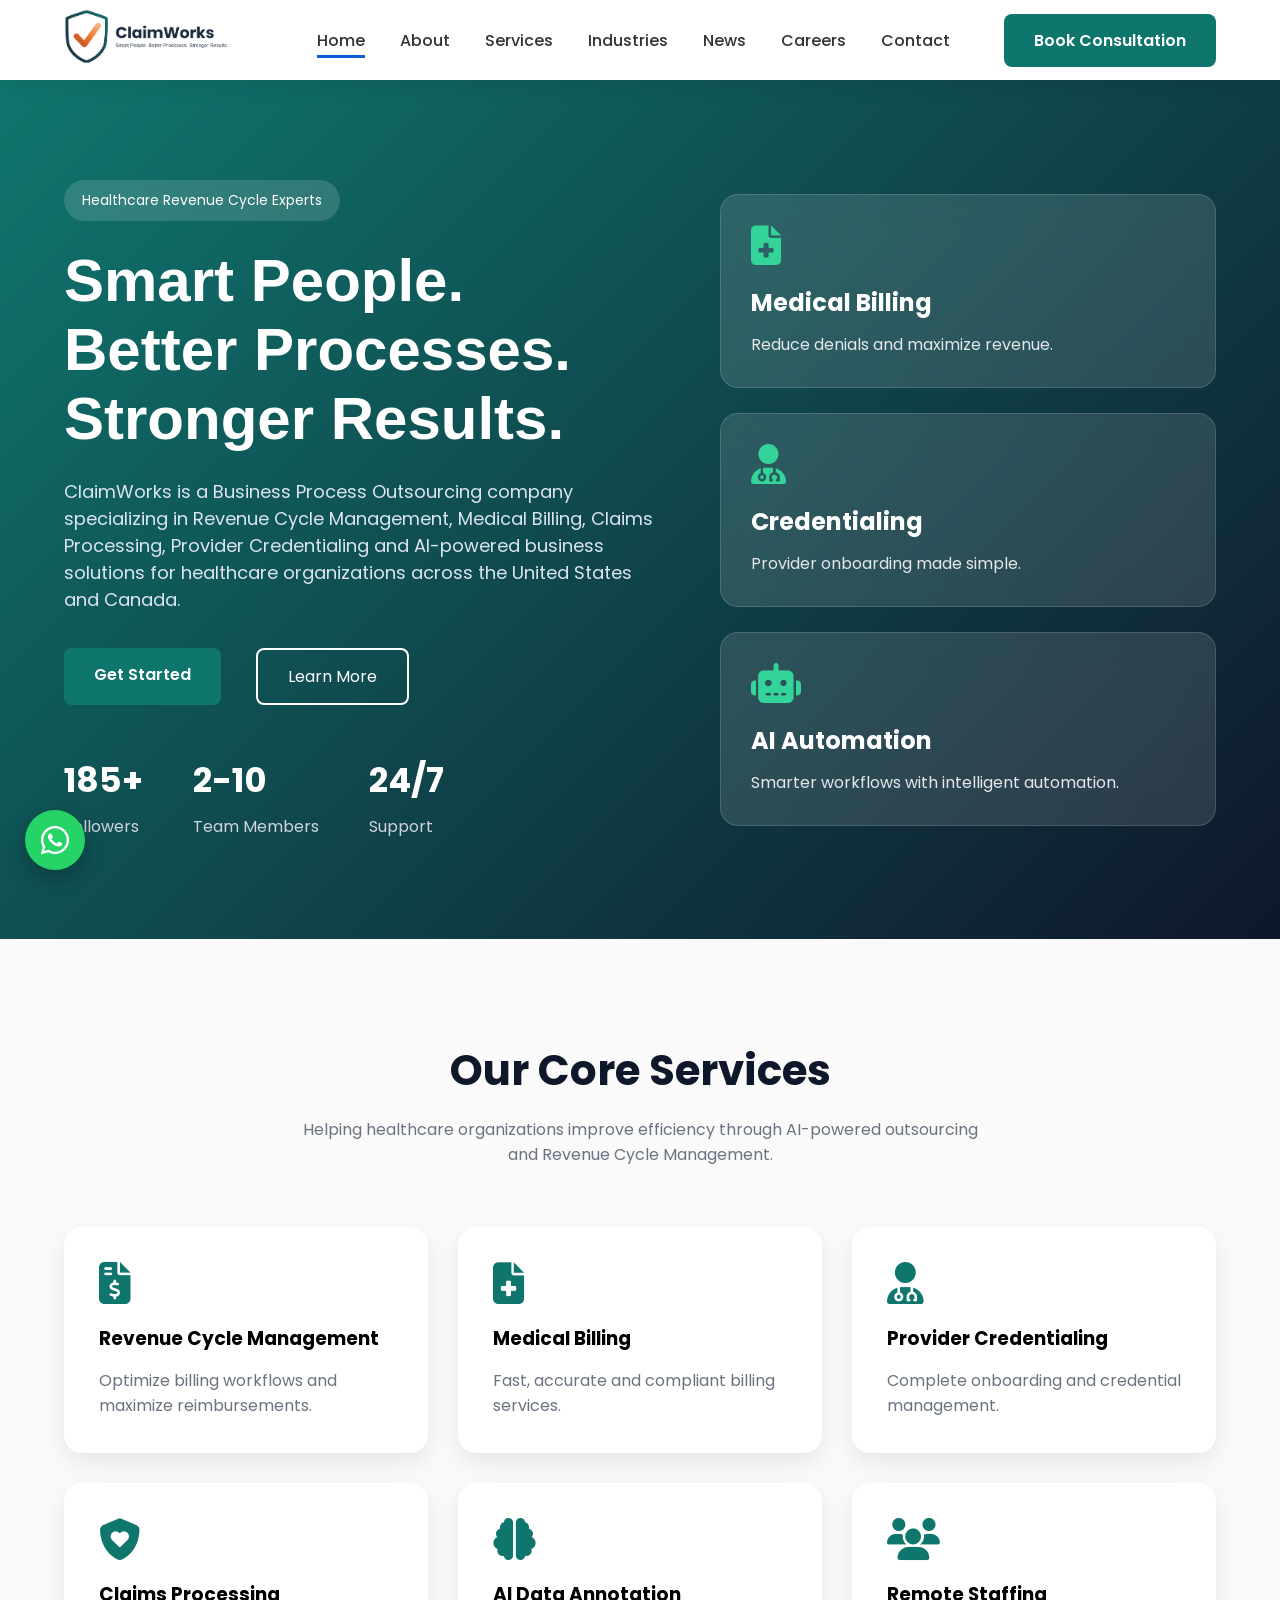
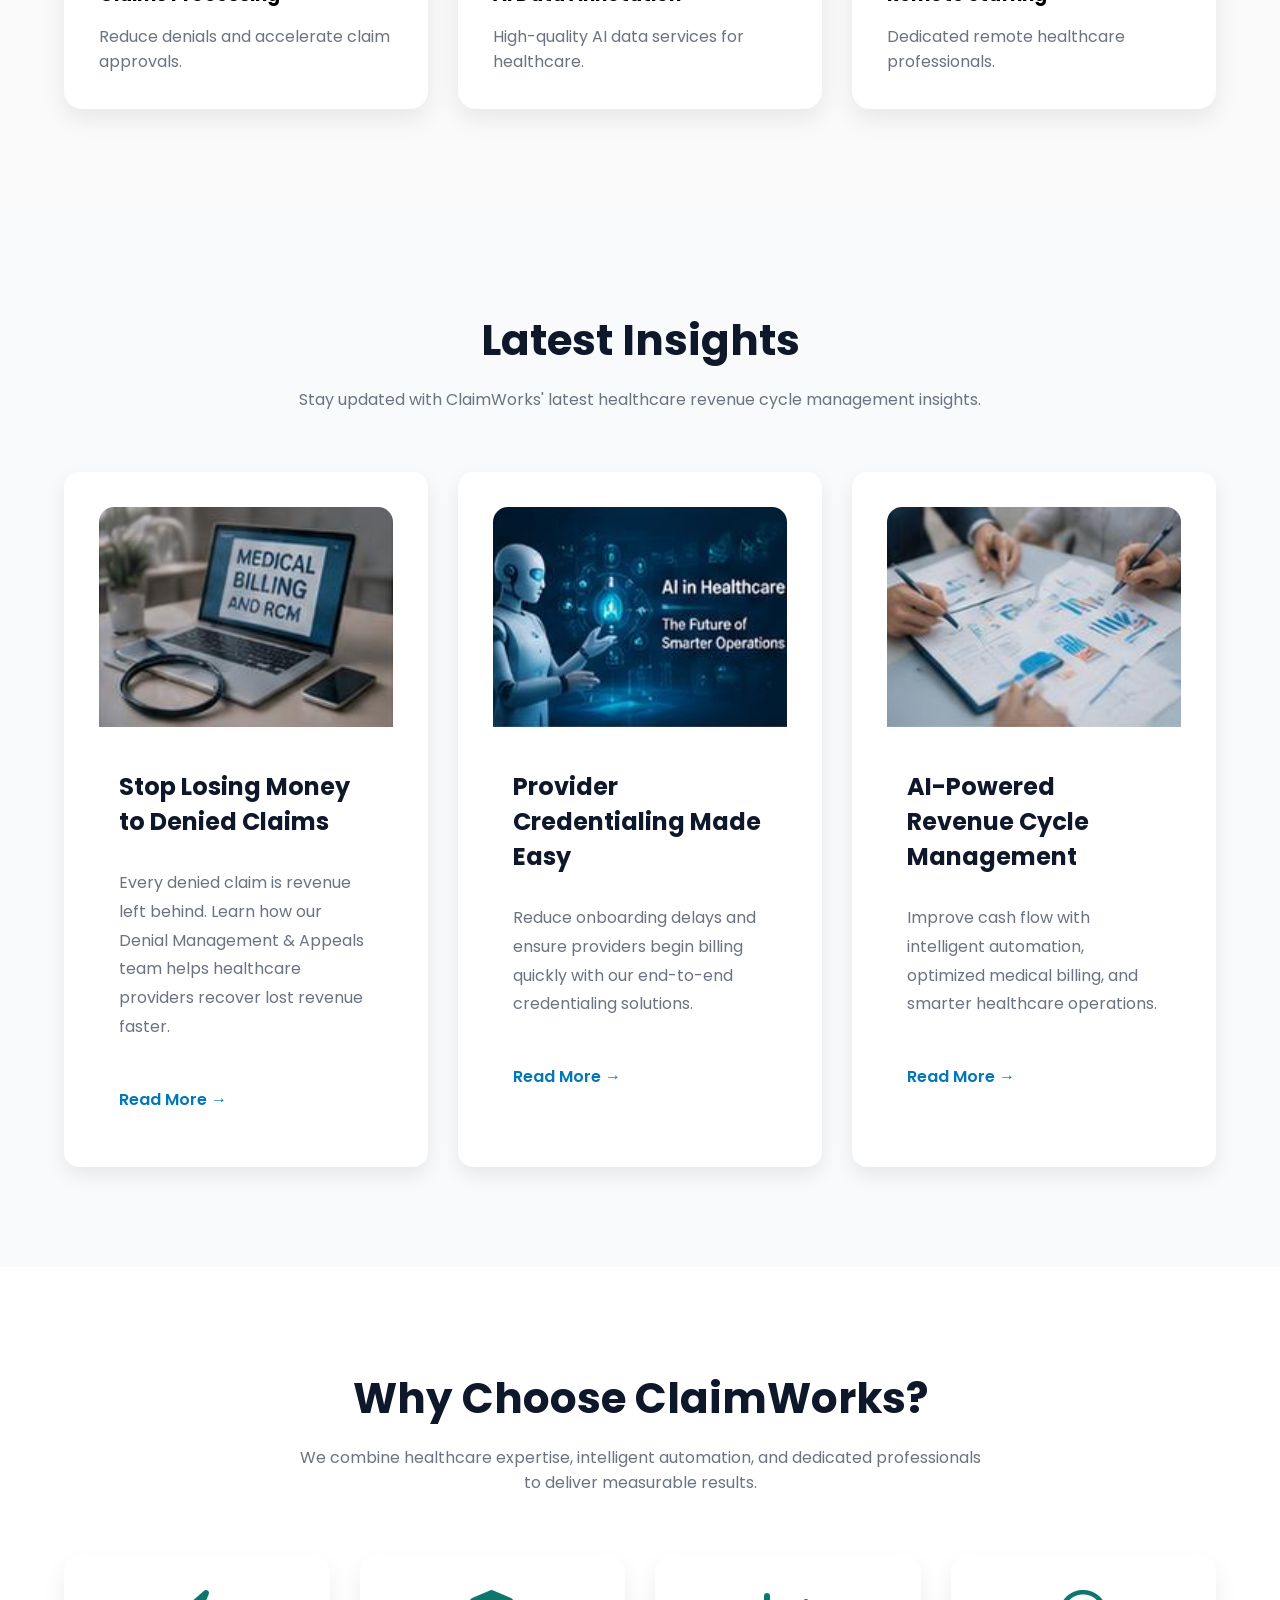
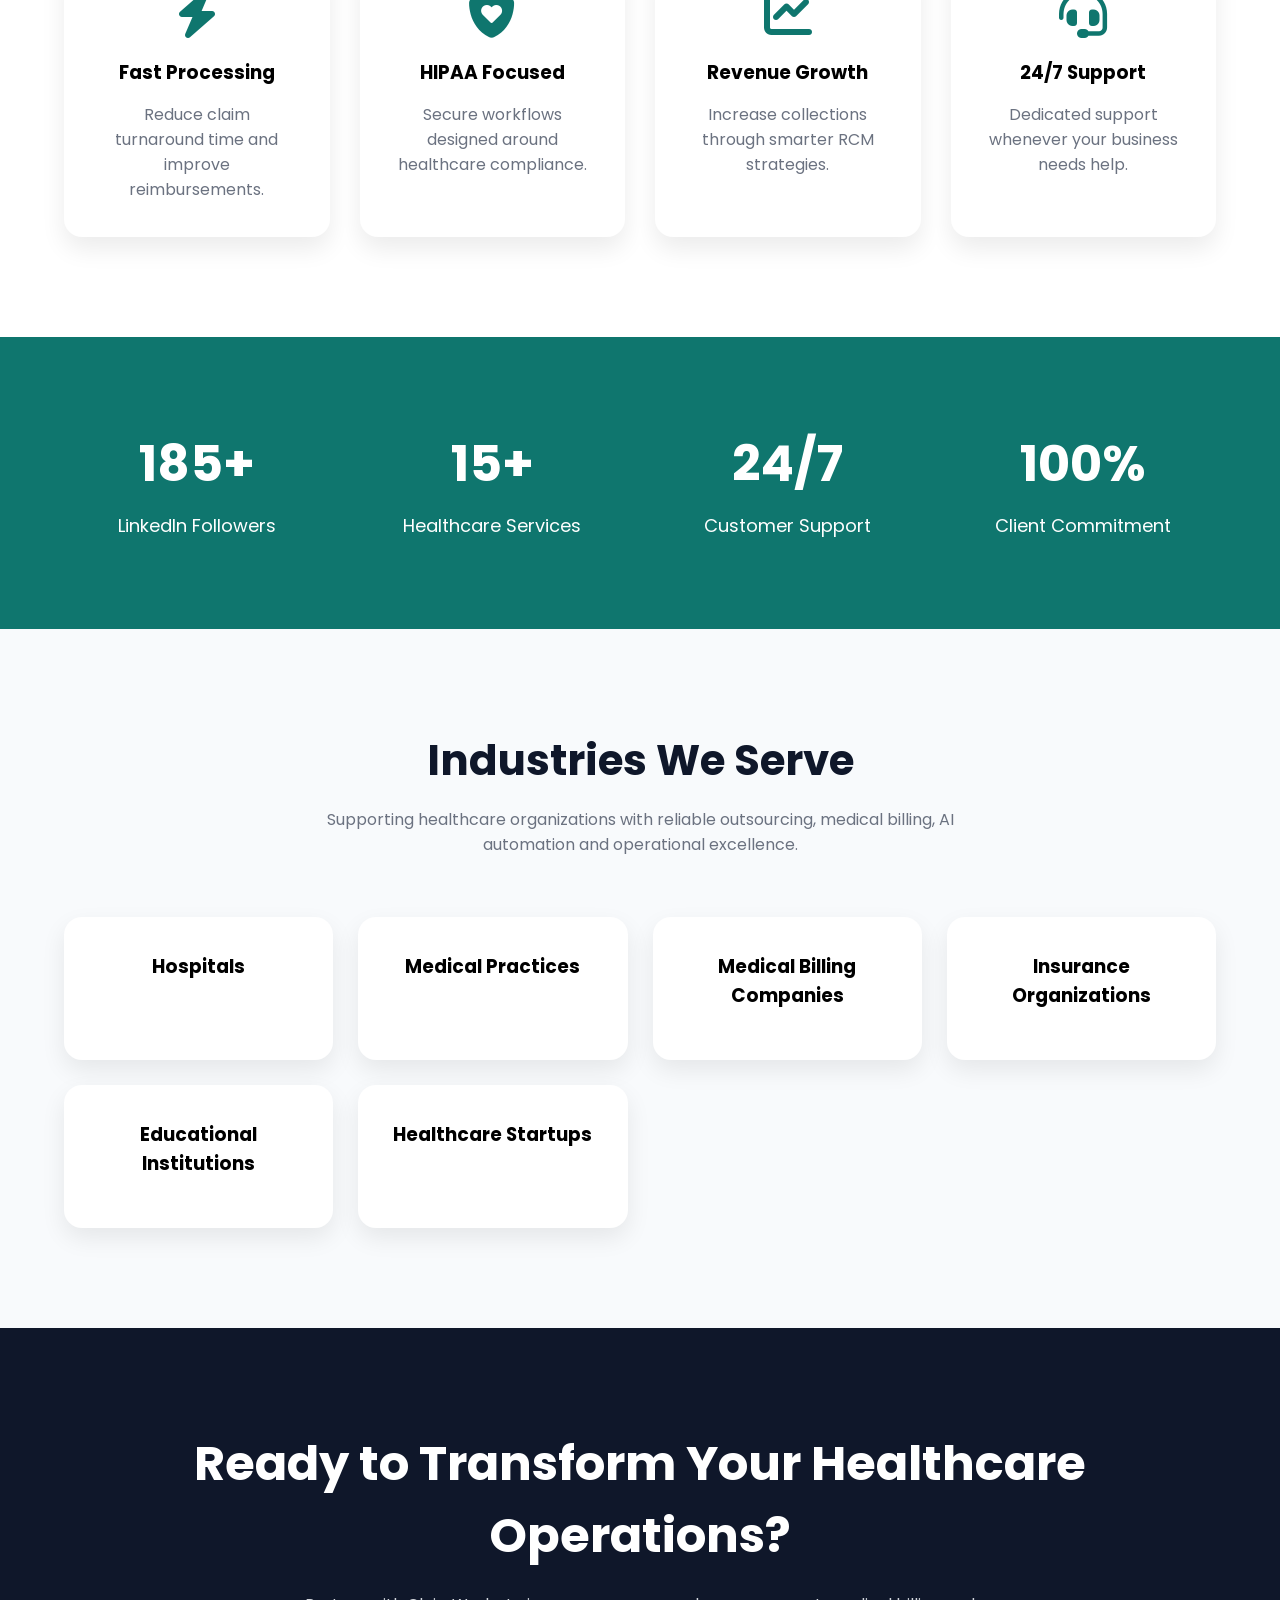
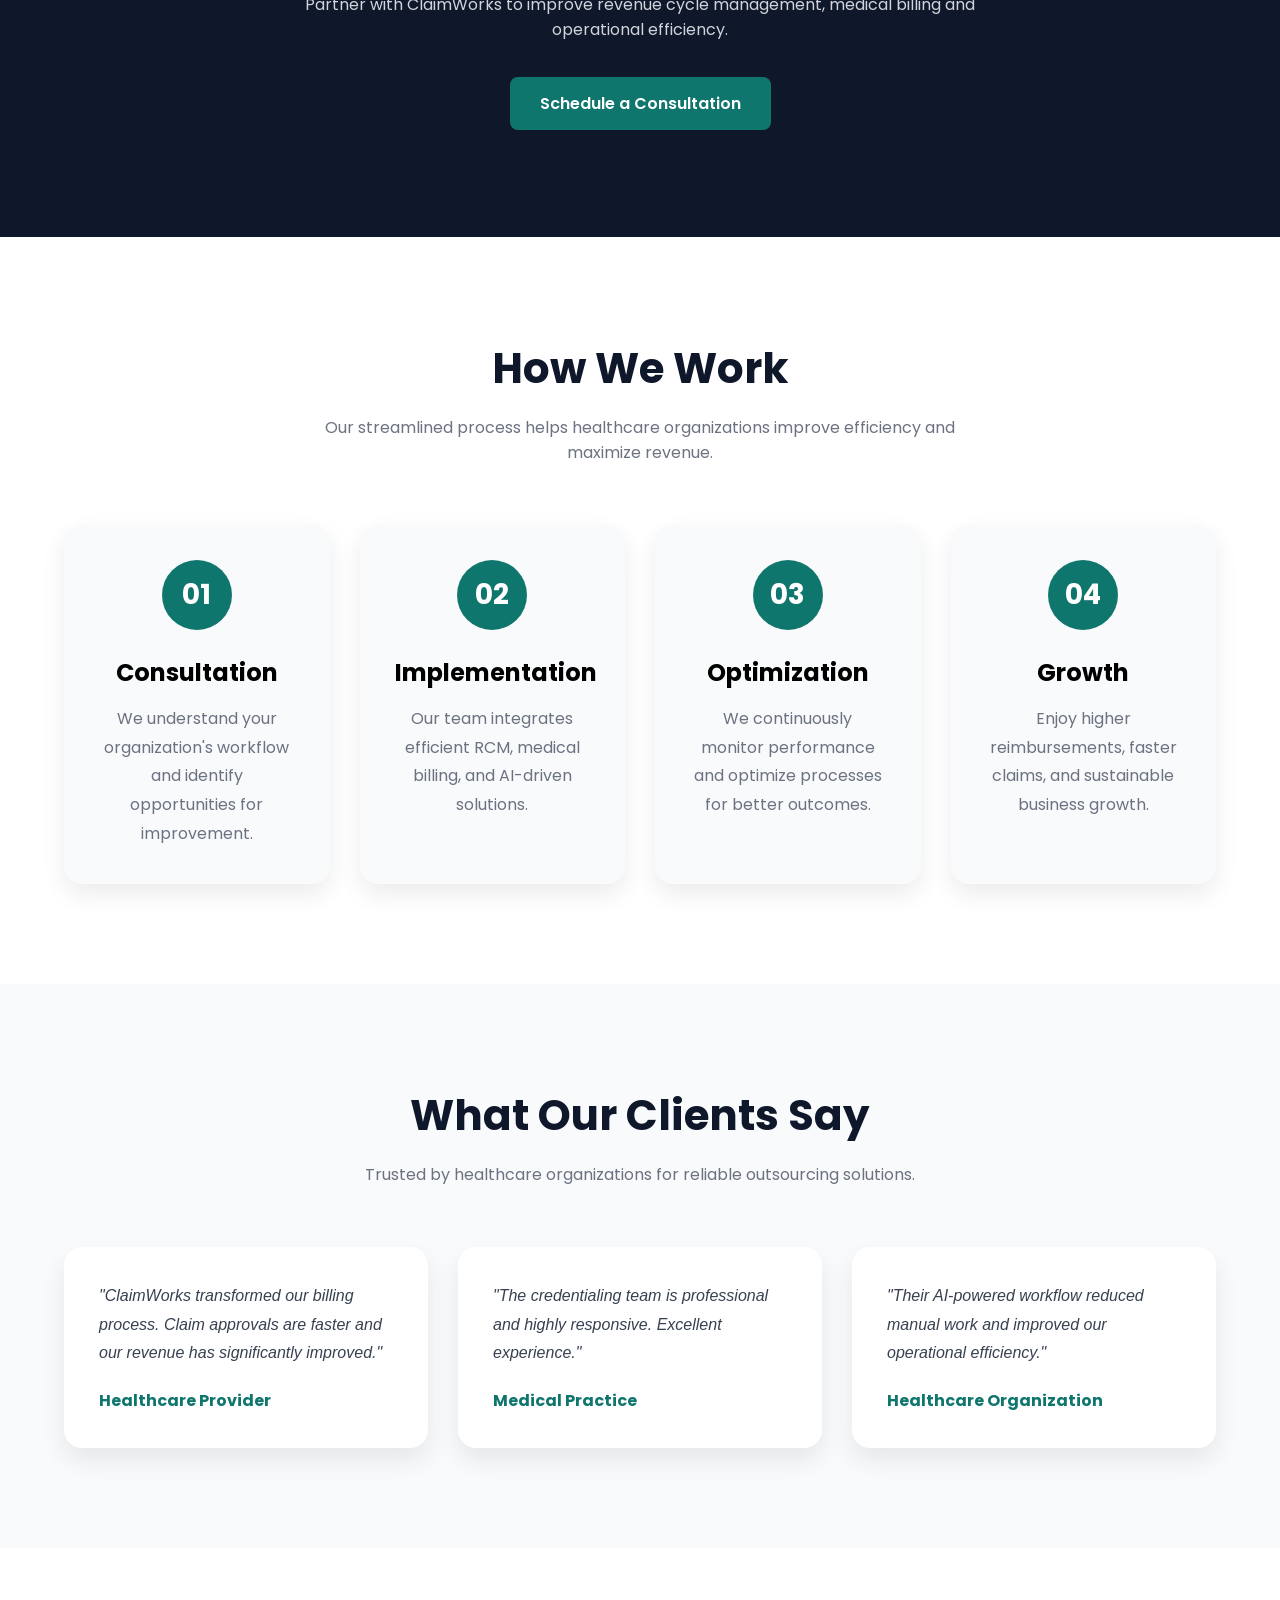
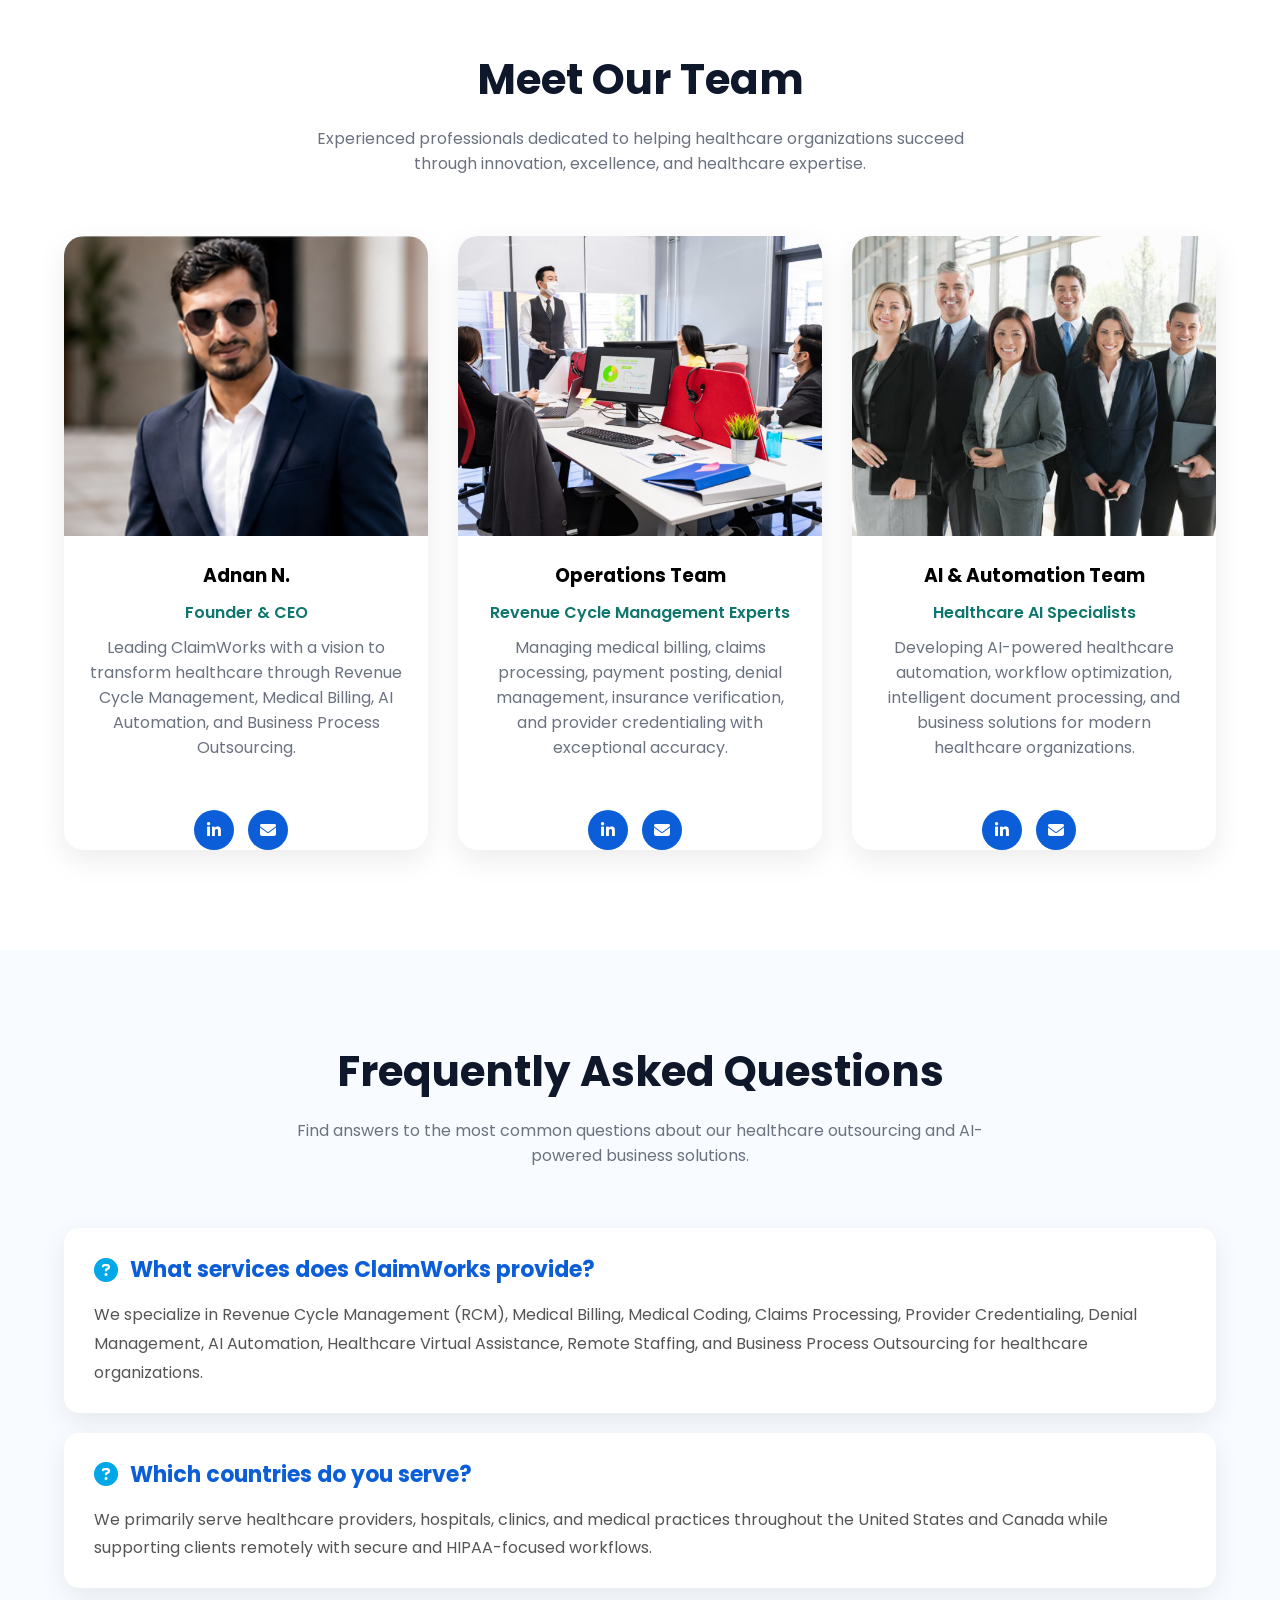
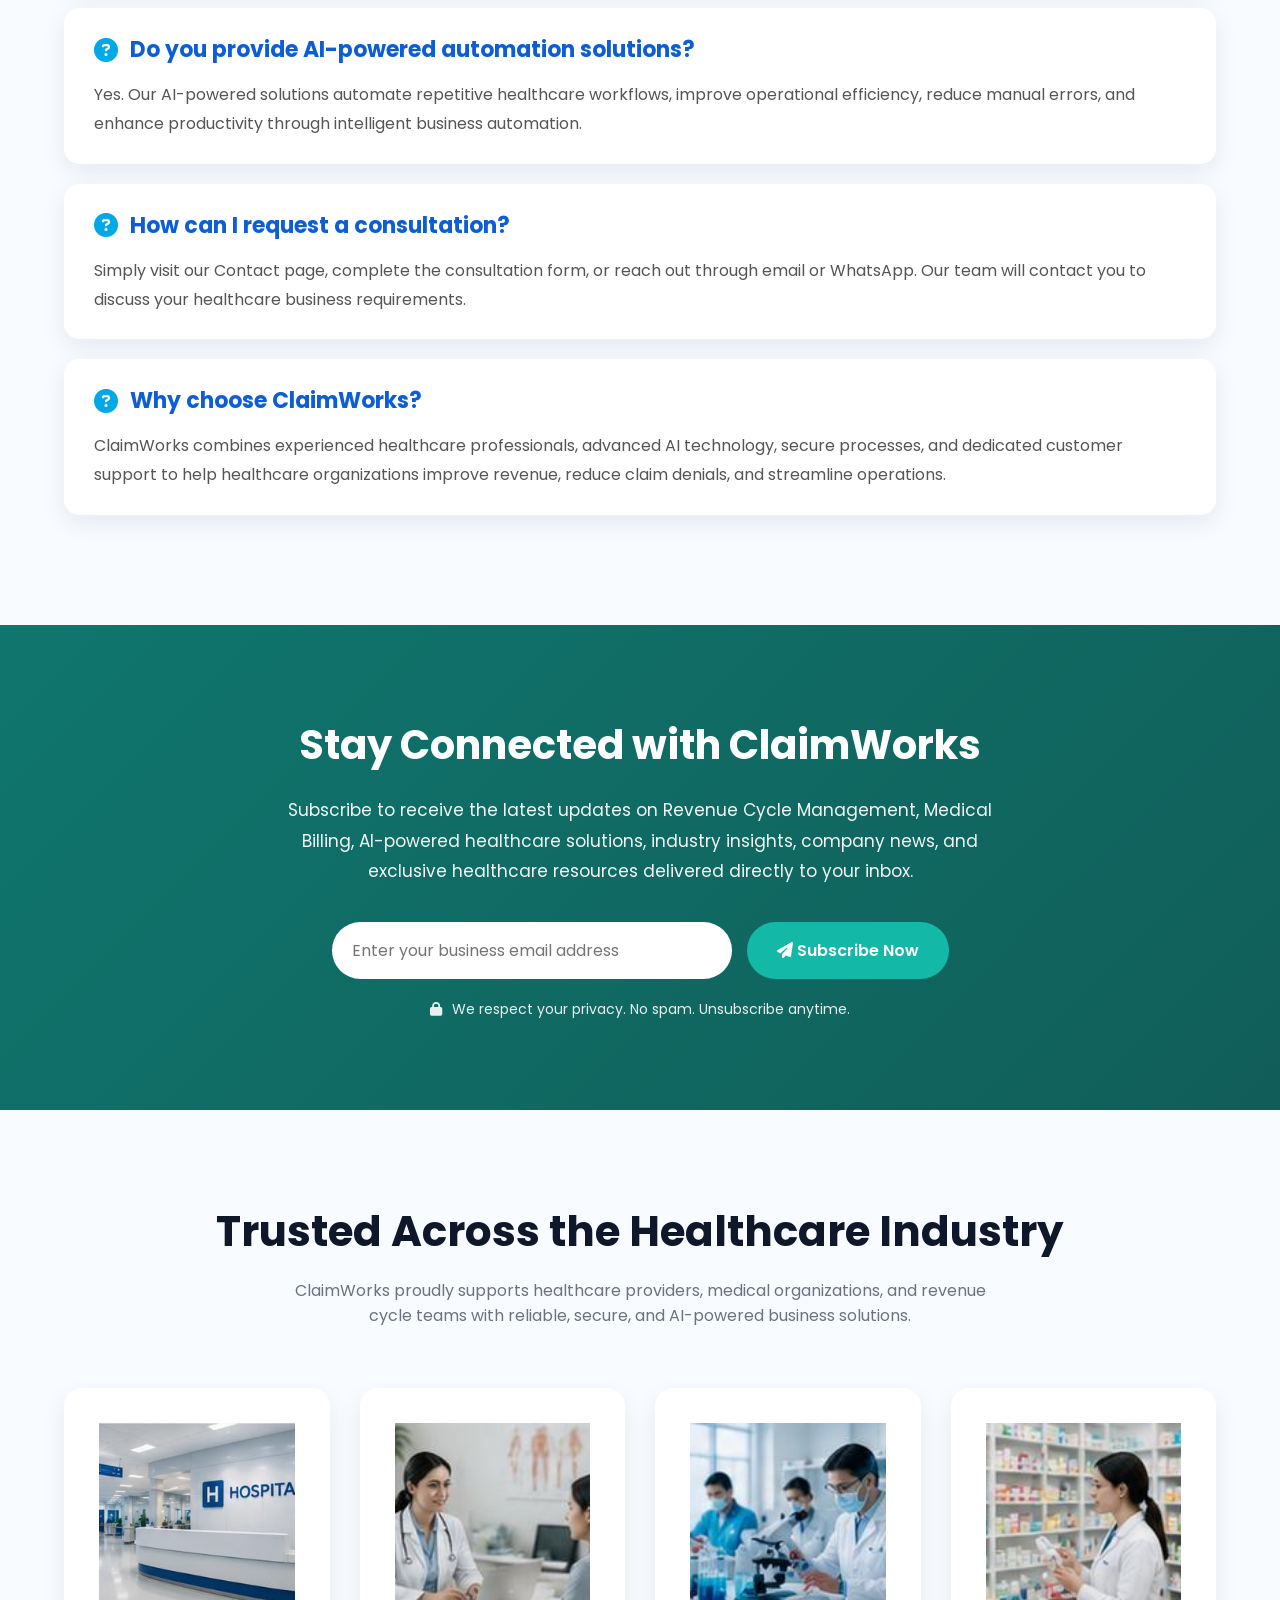
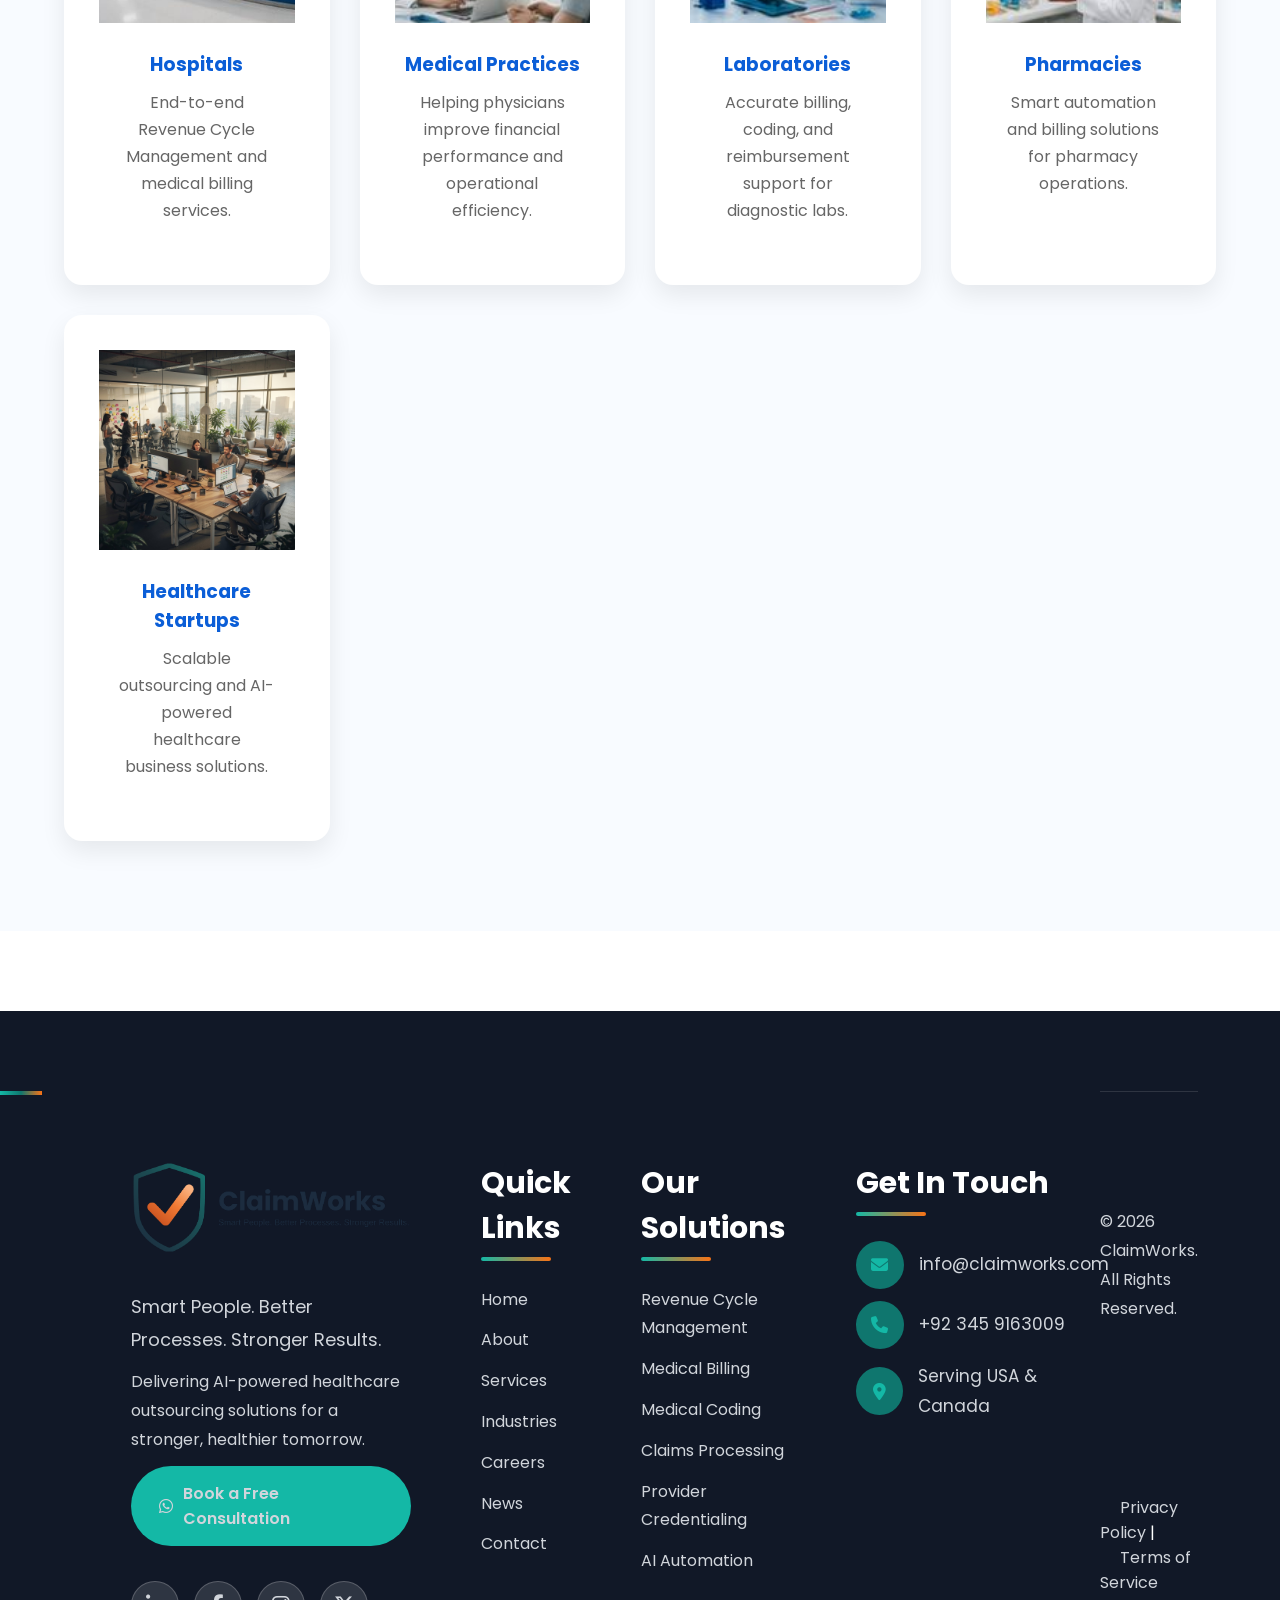
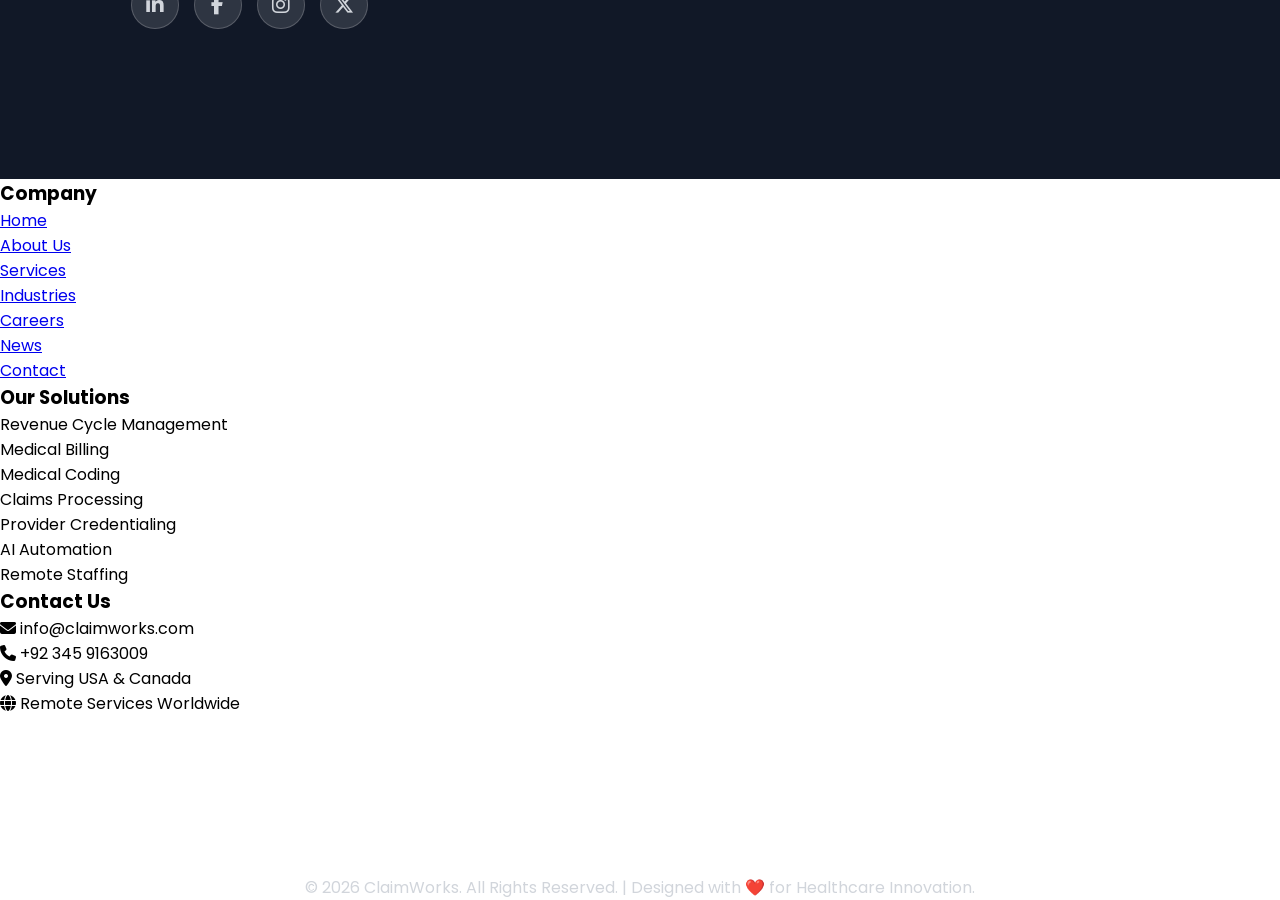
==== commit fd3c7ee1: "Update index.html" ====
--- a/index.html
+++ b/index.html
@@ -1,35 +1,28 @@
 <!DOCTYPE html>
 <html lang="en">
 
+<head>
+
+<meta charset="UTF-8">
+<meta name="viewport" content="width=device-width, initial-scale=1.0">
+
+<title>ClaimWorks | Smart People. Better Processes. Stronger Results.</title>
+
+<link rel="stylesheet" href="asset/css/style.css">
+
+<link rel="preconnect" href="https://fonts.googleapis.com">
+
+<link href="https://fonts.googleapis.com/css2?family=Poppins:wght@300;400;500;600;700;800&display=swap" rel="stylesheet">
+
+<link rel="stylesheet"
+href="https://cdnjs.cloudflare.com/ajax/libs/font-awesome/6.6.0/css/all.min.css">
+<link href="https://unpkg.com/aos@2.3.4/dist/aos.css" rel="stylesheet">
+
+</head>
+
+<body>
+
 <header>
-    <div class="container nav">
-
-        <div class="logo">
-            <a href="index.html">
-                <img src="asset/images/logo.png" alt="ClaimWorks Logo">
-            </a>
-        </div>
-
-        <nav>
-            <ul id="menu">
-                <li><a href="index.html">Home</a></li>
-                <li><a href="about.html">About</a></li>
-                <li><a href="services.html">Services</a></li>
-                <li><a href="industries.html">Industries</a></li>
-                <li><a href="news.html">News</a></li>
-                <li><a href="careers.html">Careers</a></li>
-                <li><a href="contact.html">Contact</a></li>
-            </ul>
-        </nav>
-
-        <a href="contact.html" class="btn">Book Consultation</a>
-
-        <div class="menu-toggle" onclick="toggleMenu()">
-            ☰
-        </div>
-
-    </div>
-</header>
 
 <div class="container nav">
 
--- a/asset/css/style.css
+++ b/asset/css/style.css
@@ -0,0 +1,3487 @@
+/* =========================================
+   CLAIMWORKS PROFESSIONAL WEBSITE
+   STYLE.CSS - PART 1
+========================================= */
+
+*{
+    margin:0;
+    padding:0;
+    box-sizing:border-box;
+    font-family:'Poppins',sans-serif;
+}
+
+html{
+    scroll-behavior:smooth;
+}
+
+
+.container{
+    width:90%;
+    max-width:1200px;
+    margin:auto;
+}
+
+/* ================= NAVBAR ================= */
+
+header{
+    width:100%;
+    background:#fff;
+    position:sticky;
+    top:0;
+    z-index:999;
+    box-shadow:0 2px 10px rgba(0,0,0,.08);
+}
+
+.nav{
+    display:flex;
+    justify-content:space-between;
+    align-items:center;
+    height:80px;
+}
+
+.logo h2{
+    color:#0B63F6;
+    font-size:30px;
+    font-weight:700;
+}
+
+nav ul{
+    display:flex;
+    list-style:none;
+}
+
+nav ul li{
+    margin-left:35px;
+}
+
+nav ul li a{
+    text-decoration:none;
+    color:#333;
+    font-weight:500;
+    transition:.3s;
+}
+
+nav ul li a:hover{
+    color:#0B63F6;
+}
+
+/* ================= BUTTONS ================= */
+
+.btn{
+    background:#0B63F6;
+    color:#fff;
+    padding:14px 30px;
+    text-decoration:none;
+    border-radius:8px;
+    transition:.3s;
+    display:inline-block;
+}
+
+.btn:hover{
+    background:#084fc4;
+    transform:translateY(-3px);
+}
+
+.btn-outline{
+    border:2px solid #0B63F6;
+    color:#0B63F6;
+    text-decoration:none;
+    padding:12px 28px;
+    border-radius:8px;
+    margin-left:15px;
+    transition:.3s;
+}
+
+.btn-outline:hover{
+    background:#0B63F6;
+    color:white;
+}
+
+/* ================= HERO ================= */
+.hero{
+    background:linear-gradient(rgba(0,0,0,.55),rgba(0,0,0,.55)),
+    url("../images/hero.jpg");
+    background-size:cover;
+    background-position:center;
+}
+
+.hero{
+    padding:100px 0;
+    background:linear-gradient(135deg,#eef5ff,#ffffff);
+}
+
+.hero-grid{
+    display:grid;
+    grid-template-columns:1fr 1fr;
+    gap:60px;
+    align-items:center;
+}
+
+.hero-content h1{
+    font-size:55px;
+    color:#111;
+    margin-bottom:25px;
+    line-height:1.2;
+}
+
+.hero-content p{
+    font-size:18px;
+    color:#666;
+    margin-bottom:35px;
+}
+
+.hero-image img{
+    width:100%;
+    animation:float 4s infinite ease-in-out;
+}
+
+/* ================= TRUSTED ================= */
+
+.trusted{
+    padding:70px 0;
+    text-align:center;
+}
+
+.trusted h2{
+    margin-bottom:35px;
+}
+
+.brands{
+    display:flex;
+    justify-content:space-between;
+    flex-wrap:wrap;
+}
+
+.brands div{
+    background:#f5f7fb;
+    padding:25px;
+    width:180px;
+    border-radius:12px;
+    margin:10px;
+    font-weight:600;
+}
+
+/* ================= SERVICES ================= */
+
+.services{
+    padding:100px 0;
+    background:#fafafa;
+}
+
+.services h2{
+    text-align:center;
+    font-size:40px;
+}
+
+.section-text{
+    text-align:center;
+    color:#666;
+    margin:20px auto 50px;
+}
+
+.cards{
+    display:grid;
+    grid-template-columns:repeat(auto-fit,minmax(250px,1fr));
+    gap:30px;
+}
+
+.card{
+    background:#fff;
+    padding:35px;
+    border-radius:15px;
+    transition:.3s;
+    box-shadow:0 10px 30px rgba(0,0,0,.05);
+}
+
+.card:hover{
+    transform:translateY(-10px);
+    box-shadow:0 15px 35px rgba(0,0,0,.12);
+}
+
+.card h3{
+    color:#0B63F6;
+    margin-bottom:15px;
+}
+
+/* ================= ABOUT ================= */
+
+.about-preview{
+    padding:100px 0;
+}
+
+.grid-2{
+    display:grid;
+    grid-template-columns:1fr 1fr;
+    gap:70px;
+    align-items:center;
+}
+
+.about-preview img{
+    width:100%;
+    border-radius:15px;
+}
+
+.about-preview h2{
+    font-size:40px;
+    margin-bottom:20px;
+}
+
+.about-preview p{
+    margin-bottom:30px;
+    color:#555;
+}
+
+/* ================= STATS ================= */
+
+.stats{
+    background:#0B63F6;
+    color:white;
+    padding:80px 0;
+}
+
+.stats .container{
+    display:grid;
+    grid-template-columns:repeat(4,1fr);
+    text-align:center;
+}
+
+.stat h2{
+    font-size:45px;
+    margin-bottom:10px;
+}
+
+/* ================= CTA ================= */
+
+.cta{
+    padding:100px 0;
+    text-align:center;
+}
+
+.cta h2{
+    font-size:42px;
+    margin-bottom:20px;
+}
+
+.cta p{
+    color:#666;
+    margin-bottom:35px;
+}
+
+/* ================= FOOTER ================= */
+
+footer{
+    background:#111827;
+    color:white;
+    padding:60px 0;
+}
+
+.footer{
+    display:grid;
+    grid-template-columns:repeat(auto-fit,minmax(220px,1fr));
+    gap:40px;
+}
+
+.footer ul{
+    list-style:none;
+}
+
+.footer li{
+    margin:10px 0;
+}
+
+.footer h4{
+    margin-bottom:15px;
+}
+
+/* ================= ANIMATION ================= */
+
+@keyframes float{
+
+0%{
+transform:translateY(0px);
+}
+
+50%{
+transform:translateY(-15px);
+}
+
+100%{
+transform:translateY(0px);
+}
+
+}
+
+/* ================= MOBILE ================= */
+
+@media(max-width:992px){
+
+.hero-grid,
+.grid-2{
+grid-template-columns:1fr;
+text-align:center;
+}
+
+.stats .container{
+grid-template-columns:repeat(2,1fr);
+gap:30px;
+}
+
+nav{
+display:none;
+}
+
+}
+
+@media(max-width:600px){
+
+.hero-content h1{
+font-size:38px;
+}
+
+.stats .container{
+grid-template-columns:1fr;
+}
+
+.btn{
+display:block;
+margin-bottom:15px;
+}
+
+.btn-outline{
+display:block;
+margin-left:0;
+}
+
+}
+/* Ripple Effect */
+
+.btn{
+    position:relative;
+    overflow:hidden;
+}
+
+.ripple{
+
+position:absolute;
+background:rgba(255,255,255,.4);
+width:20px;
+height:20px;
+border-radius:50%;
+transform:scale(0);
+animation:ripple .6s linear;
+
+}
+
+@keyframes ripple{
+
+to{
+
+transform:scale(20);
+opacity:0;
+
+}
+
+}
+/* =====================================
+   CLAIMWORKS PREMIUM HOME PAGE (V2)
+===================================== */
+
+/* Hero */
+
+.hero{
+    background:linear-gradient(135deg,#0f766e,#0f172a);
+    color:white;
+    padding:100px 0;
+}
+
+.hero-grid{
+    display:grid;
+    grid-template-columns:1.2fr 1fr;
+    gap:60px;
+    align-items:center;
+}
+
+.tag{
+
+display:inline-block;
+padding:10px 18px;
+background:rgba(255,255,255,.15);
+border-radius:30px;
+margin-bottom:25px;
+font-size:14px;
+backdrop-filter:blur(10px);
+
+}
+
+.hero-left h1{
+
+font-size:60px;
+line-height:1.15;
+margin-bottom:25px;
+font-weight:800;
+
+}
+
+.hero-left p{
+
+font-size:18px;
+color:#dbe4ef;
+margin-bottom:35px;
+max-width:650px;
+
+}
+
+.hero-buttons{
+
+display:flex;
+gap:20px;
+margin-bottom:50px;
+
+}
+
+.hero-stats{
+
+display:flex;
+gap:50px;
+
+}
+
+.hero-stats h2{
+
+font-size:34px;
+margin-bottom:8px;
+
+}
+
+.hero-stats span{
+
+color:#d1d5db;
+
+}
+
+/* Right Side */
+
+.hero-right{
+
+display:flex;
+flex-direction:column;
+gap:25px;
+
+}
+
+.glass-card{
+
+background:rgba(255,255,255,.12);
+backdrop-filter:blur(15px);
+padding:30px;
+border-radius:18px;
+border:1px solid rgba(255,255,255,.15);
+transition:.35s;
+
+}
+
+.glass-card:hover{
+
+transform:translateY(-10px);
+
+}
+
+.glass-card i{
+
+font-size:40px;
+color:#34d399;
+margin-bottom:20px;
+
+}
+
+.glass-card h3{
+
+margin-bottom:12px;
+font-size:24px;
+
+}
+
+.glass-card p{
+
+color:#e5e7eb;
+
+}
+
+/* Navbar */
+
+header{
+
+background:white;
+
+}
+
+.logo h2{
+
+font-size:32px;
+color:#0f766e;
+
+}
+
+.logo i{
+
+margin-right:10px;
+
+}
+
+/* Buttons */
+
+.btn{
+
+background:#0f766e;
+color:white;
+padding:14px 30px;
+border-radius:8px;
+text-decoration:none;
+font-weight:600;
+transition:.3s;
+
+}
+
+.btn:hover{
+
+background:#115e59;
+
+}
+
+.btn-outline{
+
+border:2px solid white;
+color:white;
+padding:14px 30px;
+border-radius:8px;
+text-decoration:none;
+transition:.3s;
+
+}
+
+.btn-outline:hover{
+
+background:white;
+color:#0f172a;
+
+}
+
+/* Mobile */
+
+@media(max-width:992px){
+
+.hero-grid{
+
+grid-template-columns:1fr;
+
+}
+
+.hero-left{
+
+text-align:center;
+
+}
+
+.hero-buttons{
+
+justify-content:center;
+
+}
+
+.hero-stats{
+
+justify-content:center;
+flex-wrap:wrap;
+
+}
+
+}
+/* ================= SERVICES ================= */
+
+.section-title{
+text-align:center;
+margin-bottom:60px;
+}
+
+.section-title h2{
+font-size:42px;
+margin-bottom:15px;
+color:#0f172a;
+}
+
+.section-title p{
+color:#6b7280;
+max-width:700px;
+margin:auto;
+}
+
+.service-grid{
+
+display:grid;
+grid-template-columns:repeat(auto-fit,minmax(320px,1fr));
+gap:30px;
+
+}
+
+.service-box{
+
+background:white;
+padding:35px;
+border-radius:18px;
+box-shadow:0 10px 25px rgba(0,0,0,.08);
+transition:.35s;
+
+}
+
+.service-box:hover{
+
+transform:translateY(-12px);
+
+}
+
+.service-box i{
+
+font-size:42px;
+color:#0f766e;
+margin-bottom:20px;
+
+}
+
+.service-box h3{
+
+margin-bottom:15px;
+
+}
+
+.service-box p{
+
+color:#6b7280;
+
+}
+
+/* ================= INSIGHTS ================= */
+
+.insights{
+padding:100px 0;
+background:#f8fafc;
+}
+
+.insight-grid{
+
+display:grid;
+grid-template-columns:repeat(auto-fit,minmax(320px,1fr));
+gap:30px;
+
+}
+
+.insight-card{
+
+background:white;
+padding:35px;
+border-radius:18px;
+box-shadow:0 12px 30px rgba(0,0,0,.08);
+transition:.35s;
+
+}
+
+.insight-card:hover{
+
+transform:translateY(-10px);
+
+}
+
+.insight-card h3{
+
+font-size:24px;
+margin-bottom:20px;
+color:#0f172a;
+
+}
+
+.insight-card p{
+
+color:#6b7280;
+line-height:1.8;
+margin-bottom:25px;
+
+}
+
+.insight-card a{
+
+color:#0f766e;
+font-weight:600;
+text-decoration:none;
+
+}
+
+/* ================= WHY US ================= */
+
+.why-us{
+
+padding:100px 0;
+
+}
+
+.why-grid{
+
+display:grid;
+grid-template-columns:repeat(auto-fit,minmax(260px,1fr));
+gap:30px;
+
+}
+
+.why-card{
+
+padding:35px;
+border-radius:18px;
+background:white;
+text-align:center;
+box-shadow:0 12px 25px rgba(0,0,0,.08);
+transition:.35s;
+
+}
+
+.why-card:hover{
+
+transform:translateY(-10px);
+
+}
+
+.why-card i{
+
+font-size:48px;
+color:#0f766e;
+margin-bottom:20px;
+
+}
+
+.why-card h3{
+
+margin-bottom:15px;
+
+}
+
+.why-card p{
+
+color:#6b7280;
+
+}
+
+.stats{
+
+background:#0f766e;
+padding:90px 0;
+color:white;
+
+}
+
+.stats-grid{
+
+display:grid;
+grid-template-columns:repeat(auto-fit,minmax(200px,1fr));
+text-align:center;
+gap:30px;
+
+}
+
+.stats h2{
+
+font-size:50px;
+margin-bottom:10px;
+
+}
+
+.stats p{
+
+font-size:18px;
+
+}
+
+/* ================= INDUSTRIES ================= */
+
+.industries{
+
+padding:100px 0;
+background:#f8fafc;
+
+}
+
+.industry-grid{
+
+display:grid;
+grid-template-columns:repeat(auto-fit,minmax(250px,1fr));
+gap:25px;
+
+}
+
+.industry-card{
+
+background:white;
+padding:40px;
+border-radius:18px;
+text-align:center;
+box-shadow:0 10px 25px rgba(0,0,0,.08);
+transition:.35s;
+
+}
+
+.industry-card:hover{
+
+background:#0f766e;
+color:white;
+transform:translateY(-10px);
+
+}
+
+.industry-card i{
+
+font-size:48px;
+margin-bottom:20px;
+color:#0f766e;
+
+}
+
+.industry-card:hover i{
+
+color:white;
+
+}
+
+/* ================= CTA ================= */
+
+.cta{
+
+background:#0f172a;
+color:white;
+padding:100px 0;
+text-align:center;
+
+}
+
+.cta h2{
+
+font-size:48px;
+margin-bottom:20px;
+
+}
+
+.cta p{
+
+max-width:700px;
+margin:0 auto 35px;
+color:#d1d5db;
+
+}
+
+/* ================= PROCESS ================= */
+
+.process{
+
+padding:100px 0;
+background:#ffffff;
+
+}
+
+.process-grid{
+
+display:grid;
+grid-template-columns:repeat(auto-fit,minmax(250px,1fr));
+gap:30px;
+
+}
+
+.process-card{
+
+background:#f8fafc;
+padding:35px;
+border-radius:18px;
+text-align:center;
+transition:.35s;
+box-shadow:0 10px 25px rgba(0,0,0,.08);
+
+}
+
+.process-card:hover{
+
+transform:translateY(-10px);
+
+}
+
+.number{
+
+width:70px;
+height:70px;
+background:#0f766e;
+color:white;
+font-size:28px;
+font-weight:700;
+display:flex;
+justify-content:center;
+align-items:center;
+border-radius:50%;
+margin:0 auto 25px;
+
+}
+
+.process-card h3{
+
+margin-bottom:15px;
+font-size:24px;
+
+}
+
+.process-card p{
+
+color:#6b7280;
+line-height:1.8;
+
+}
+
+/* ================= TESTIMONIALS ================= */
+
+.testimonials{
+
+padding:100px 0;
+background:#f8fafc;
+
+}
+
+.testimonial-grid{
+
+display:grid;
+grid-template-columns:repeat(auto-fit,minmax(300px,1fr));
+gap:30px;
+
+}
+
+.testimonial-card{
+
+background:white;
+padding:35px;
+border-radius:18px;
+box-shadow:0 12px 25px rgba(0,0,0,.08);
+transition:.35s;
+
+}
+
+.testimonial-card:hover{
+
+transform:translateY(-10px);
+
+}
+
+.testimonial-card p{
+
+font-style:italic;
+line-height:1.8;
+margin-bottom:20px;
+color:#374151;
+
+}
+
+.testimonial-card h4{
+
+color:#0f766e;
+
+}
+
+/* ================= TEAM ================= */
+
+.team{
+
+padding:100px 0;
+
+}
+
+.team-grid{
+
+display:grid;
+grid-template-columns:repeat(auto-fit,minmax(300px,1fr));
+gap:30px;
+
+}
+
+.team-card{
+
+background:white;
+border-radius:20px;
+overflow:hidden;
+text-align:center;
+box-shadow:0 10px 30px rgba(0,0,0,.08);
+transition:.35s;
+
+}
+
+.team-card:hover{
+
+transform:translateY(-10px);
+
+}
+
+.team-card img{
+
+width:100%;
+display:block;
+
+}
+
+.team-card h3{
+
+margin-top:25px;
+
+}
+
+.team-card span{
+
+display:block;
+margin:10px 0;
+color:#0f766e;
+font-weight:600;
+
+}
+
+.team-card p{
+
+padding:0 25px 30px;
+color:#6b7280;
+
+}
+
+/* ================= FAQ ================= */
+
+.faq{
+
+padding:100px 0;
+background:#f8fafc;
+
+}
+
+.faq-item{
+
+background:white;
+padding:30px;
+margin-bottom:20px;
+border-radius:15px;
+box-shadow:0 10px 20px rgba(0,0,0,.08);
+
+}
+
+.faq-item h3{
+
+color:#0f766e;
+margin-bottom:15px;
+
+}
+
+.faq-item p{
+
+color:#6b7280;
+line-height:1.8;
+
+}
+
+/* ================= BACK TO TOP ================= */
+
+#topBtn{
+
+position:fixed;
+bottom:30px;
+right:30px;
+width:55px;
+height:55px;
+border:none;
+border-radius:50%;
+background:#0f766e;
+color:white;
+font-size:22px;
+cursor:pointer;
+display:none;
+box-shadow:0 8px 20px rgba(0,0,0,.2);
+transition:.3s;
+z-index:999;
+
+}
+
+#topBtn:hover{
+
+background:#115e59;
+transform:translateY(-5px);
+
+}
+
+/* ================= NEWSLETTER ================= */
+
+.newsletter{
+    background:linear-gradient(135deg,#0f766e,#115e59);
+    padding:90px 20px;
+    text-align:center;
+    color:#fff;
+}
+
+.newsletter-content{
+    max-width:750px;
+    margin:auto;
+}
+
+.newsletter h2{
+    font-size:40px;
+    margin-bottom:20px;
+}
+
+.newsletter p{
+    font-size:17px;
+    line-height:1.8;
+    margin-bottom:35px;
+    opacity:.95;
+}
+
+.newsletter-form{
+    display:flex;
+    justify-content:center;
+    align-items:center;
+    gap:15px;
+    flex-wrap:wrap;
+}
+
+.newsletter-form input{
+    width:400px;
+    max-width:100%;
+    padding:16px 20px;
+    border:none;
+    border-radius:50px;
+    font-size:16px;
+    outline:none;
+}
+
+.newsletter-form button{
+    padding:16px 30px;
+    border:none;
+    border-radius:50px;
+    background:#14b8a6;
+    color:#fff;
+    font-size:16px;
+    font-weight:600;
+    cursor:pointer;
+    transition:.3s;
+}
+
+.newsletter-form button:hover{
+     background:#0f766e;
+    color:#fff;
+    transform:translateY(-3px);
+}
+
+.newsletter small{
+    display:block;
+    margin-top:20px;
+    font-size:14px;
+    opacity:.9;
+}
+
+.newsletter small i{
+    margin-right:6px;
+}
+
+/* ================= WHATSAPP ================= */
+
+.whatsapp{
+
+position:fixed;
+left:25px;
+bottom:30px;
+
+width:60px;
+height:60px;
+
+background:#25D366;
+color:white;
+
+display:flex;
+justify-content:center;
+align-items:center;
+
+font-size:32px;
+
+border-radius:50%;
+
+text-decoration:none;
+
+box-shadow:0 8px 20px rgba(0,0,0,.25);
+
+z-index:999;
+
+transition:.3s;
+
+}
+
+.whatsapp:hover{
+
+transform:scale(1.1);
+
+}
+
+/* ================= COPYRIGHT ================= */
+
+.copyright{
+
+margin-top:50px;
+padding-top:25px;
+border-top:1px solid rgba(255,255,255,.15);
+
+text-align:center;
+
+color:#d1d5db;
+
+}
+
+/* ================= TRUSTED ================= */
+
+.trusted{
+
+padding:100px 0;
+background:#ffffff;
+
+}
+
+.trusted-grid{
+
+display:grid;
+grid-template-columns:repeat(auto-fit,minmax(220px,1fr));
+gap:25px;
+
+}
+
+.trusted-card{
+
+background:#f8fafc;
+padding:35px;
+text-align:center;
+border-radius:15px;
+transition:.3s;
+box-shadow:0 10px 20px rgba(0,0,0,.08);
+
+}
+
+.trusted-card:hover{
+
+background:#0f766e;
+color:white;
+transform:translateY(-10px);
+
+}
+
+.trusted-card i{
+
+font-size:45px;
+margin-bottom:18px;
+color:#0f766e;
+
+}
+
+.trusted-card:hover i{
+
+color:white;
+
+}
+
+/* ================= CONTACT PREVIEW ================= */
+
+.contact-preview{
+
+padding:100px 0;
+background:#f8fafc;
+
+}
+
+.contact-grid{
+
+display:grid;
+grid-template-columns:1fr 1fr;
+gap:50px;
+align-items:center;
+
+}
+
+.contact-preview ul{
+
+margin-top:25px;
+
+}
+
+.contact-preview li{
+
+margin-bottom:15px;
+list-style:none;
+
+}
+
+.contact-preview i{
+
+color:#0f766e;
+margin-right:10px;
+
+}
+
+.contact-box{
+
+background:white;
+padding:35px;
+border-radius:20px;
+box-shadow:0 10px 30px rgba(0,0,0,.08);
+
+}
+
+.contact-box input,
+.contact-box textarea{
+
+width:100%;
+padding:15px;
+margin-bottom:20px;
+border:1px solid #ddd;
+border-radius:10px;
+
+}
+
+.contact-box textarea{
+
+height:150px;
+resize:none;
+
+}
+
+/* ================= SERVICE FEATURES ================= */
+
+.service-features{
+
+padding:100px 0;
+
+}
+
+.feature-grid{
+
+display:grid;
+grid-template-columns:repeat(auto-fit,minmax(280px,1fr));
+gap:30px;
+
+}
+
+.feature-card{
+
+background:white;
+padding:35px;
+border-radius:18px;
+box-shadow:0 12px 30px rgba(0,0,0,.08);
+transition:.35s;
+
+}
+
+.feature-card:hover{
+
+transform:translateY(-10px);
+
+}
+
+.feature-card i{
+
+font-size:40px;
+color:#0f766e;
+margin-bottom:20px;
+
+}
+
+.feature-card h3{
+
+margin-bottom:20px;
+
+}
+
+.feature-card ul{
+
+padding-left:20px;
+
+}
+
+.feature-card li{
+
+margin-bottom:12px;
+color:#6b7280;
+
+}
+
+/* ================= WHY SERVICES ================= */
+
+.why-services{
+
+padding:100px 0;
+background:#f8fafc;
+
+}
+
+.why-services-grid{
+
+display:grid;
+grid-template-columns:repeat(auto-fit,minmax(260px,1fr));
+gap:30px;
+
+}
+
+.why-service-card{
+
+background:white;
+padding:35px;
+border-radius:18px;
+text-align:center;
+box-shadow:0 10px 25px rgba(0,0,0,.08);
+transition:.35s;
+
+}
+
+.why-service-card:hover{
+
+transform:translateY(-10px);
+
+}
+
+.why-service-card i{
+
+font-size:45px;
+color:#0f766e;
+margin-bottom:20px;
+
+}
+
+.why-service-card h3{
+
+margin-bottom:15px;
+
+}
+
+.why-service-card p{
+
+color:#6b7280;
+line-height:1.8;
+
+}
+
+/* ================= PROCESS TIMELINE ================= */
+
+.service-process{
+
+padding:100px 0;
+
+}
+
+.timeline{
+
+display:grid;
+grid-template-columns:repeat(auto-fit,minmax(250px,1fr));
+gap:30px;
+
+}
+
+.timeline-item{
+
+background:#0f766e;
+color:white;
+padding:35px;
+border-radius:18px;
+transition:.3s;
+
+}
+
+.timeline-item:hover{
+
+background:#115e59;
+transform:translateY(-8px);
+
+}
+
+.timeline-item h3{
+
+margin-bottom:15px;
+
+}
+
+/* ================= SERVICE STATS ================= */
+
+.service-stats{
+
+background:#0f172a;
+padding:100px 0;
+color:white;
+
+}
+
+.service-stats .stats-grid{
+
+display:grid;
+grid-template-columns:repeat(auto-fit,minmax(220px,1fr));
+gap:30px;
+
+}
+
+.stat-box{
+
+text-align:center;
+
+}
+
+.stat-box h2{
+
+font-size:55px;
+margin-bottom:10px;
+color:#34d399;
+
+}
+
+.stat-box p{
+
+font-size:18px;
+
+}
+/* ================= SERVICE CTA ================= */
+
+.service-cta{
+
+padding:100px 20px;
+text-align:center;
+background:linear-gradient(135deg,#0f766e,#115e59);
+color:white;
+
+}
+
+.service-cta h2{
+
+font-size:48px;
+margin-bottom:20px;
+
+}
+
+.service-cta p{
+
+max-width:700px;
+margin:0 auto 35px;
+line-height:1.8;
+
+}
+
+/* ================= COMPANY STORY ================= */
+
+.company-story{
+
+padding:100px 0;
+
+}
+
+.story-grid{
+
+display:grid;
+grid-template-columns:1fr 1fr;
+gap:60px;
+align-items:center;
+
+}
+
+.story-grid img{
+
+width:100%;
+border-radius:20px;
+box-shadow:0 10px 30px rgba(0,0,0,.15);
+
+}
+
+.story-grid p{
+
+margin-bottom:20px;
+line-height:1.9;
+color:#6b7280;
+
+}
+
+@media(max-width:768px){
+
+.story-grid{
+
+grid-template-columns:1fr;
+
+}
+
+}
+
+/* ================= CEO MESSAGE ================= */
+
+.ceo-message{
+
+padding:100px 0;
+background:#f8fafc;
+
+}
+
+.ceo-grid{
+
+display:grid;
+grid-template-columns:1fr 1fr;
+gap:60px;
+align-items:center;
+
+}
+
+.ceo-grid img{
+
+width:100%;
+border-radius:20px;
+box-shadow:0 10px 30px rgba(0,0,0,.15);
+
+}
+
+.ceo-grid p{
+
+margin:20px 0;
+line-height:1.9;
+color:#6b7280;
+
+}
+
+.ceo-grid h4{
+
+margin-top:25px;
+color:#0f766e;
+
+}
+
+@media(max-width:768px){
+
+.ceo-grid{
+
+grid-template-columns:1fr;
+
+}
+
+}
+
+/* ================= MISSION ================= */
+
+.mission{
+
+padding:100px 0;
+
+}
+
+.mission-grid{
+
+display:grid;
+grid-template-columns:repeat(auto-fit,minmax(300px,1fr));
+gap:30px;
+
+}
+
+.mission-card{
+
+background:white;
+padding:40px;
+border-radius:18px;
+text-align:center;
+box-shadow:0 10px 30px rgba(0,0,0,.08);
+transition:.3s;
+
+}
+
+.mission-card:hover{
+
+transform:translateY(-10px);
+
+}
+
+.mission-card i{
+
+font-size:50px;
+color:#0f766e;
+margin-bottom:20px;
+
+}
+
+.mission-card h3{
+
+margin-bottom:15px;
+
+}
+
+.mission-card p{
+
+line-height:1.8;
+color:#6b7280;
+
+}
+
+/* ================= WHY COMPANY ================= */
+
+.why-company{
+
+padding:100px 0;
+background:#f8fafc;
+
+}
+
+.why-company-grid{
+
+display:grid;
+grid-template-columns:repeat(auto-fit,minmax(260px,1fr));
+gap:30px;
+
+}
+
+.why-company-card{
+
+background:white;
+padding:35px;
+border-radius:18px;
+text-align:center;
+box-shadow:0 10px 25px rgba(0,0,0,.08);
+transition:.3s;
+
+}
+
+.why-company-card:hover{
+
+transform:translateY(-10px);
+
+}
+
+.why-company-card i{
+
+font-size:45px;
+color:#0f766e;
+margin-bottom:20px;
+
+}
+
+.why-company-card p{
+
+color:#6b7280;
+line-height:1.8;
+
+}
+
+/* ================= JOURNEY ================= */
+
+.journey{
+
+padding:100px 0;
+
+}
+
+.journey-grid{
+
+display:grid;
+grid-template-columns:repeat(auto-fit,minmax(250px,1fr));
+gap:30px;
+
+}
+
+.journey-card{
+
+background:#0f766e;
+color:white;
+padding:35px;
+border-radius:18px;
+text-align:center;
+transition:.3s;
+
+}
+
+.journey-card:hover{
+
+transform:translateY(-10px);
+background:#115e59;
+
+}
+
+.journey-card h3{
+
+font-size:36px;
+margin-bottom:15px;
+
+}
+
+/* ================= LEADERSHIP ================= */
+
+.leadership{
+
+padding:100px 0;
+background:#f8fafc;
+
+}
+
+.leadership-grid{
+
+display:grid;
+grid-template-columns:repeat(auto-fit,minmax(300px,1fr));
+gap:30px;
+
+}
+
+.leader-card{
+
+background:white;
+border-radius:20px;
+overflow:hidden;
+text-align:center;
+box-shadow:0 10px 25px rgba(0,0,0,.08);
+transition:.35s;
+
+}
+
+.leader-card:hover{
+
+transform:translateY(-10px);
+
+}
+
+.leader-card img{
+
+width:100%;
+display:block;
+
+}
+
+.leader-card h3{
+
+margin-top:25px;
+
+}
+
+.leader-card span{
+
+display:block;
+color:#0f766e;
+font-weight:600;
+margin:10px 0;
+
+}
+
+.leader-card p{
+
+padding:0 25px 30px;
+color:#6b7280;
+line-height:1.8;
+
+}
+
+/* ================= COMPANY STATS ================= */
+
+.company-stats{
+
+padding:100px 0;
+background:#0f172a;
+color:white;
+
+}
+
+.company-stats .stats-grid{
+
+display:grid;
+grid-template-columns:repeat(auto-fit,minmax(220px,1fr));
+gap:30px;
+
+}
+
+.company-stats .stat-box{
+
+text-align:center;
+
+}
+
+.company-stats .stat-box h2{
+
+font-size:55px;
+color:#34d399;
+margin-bottom:15px;
+
+}
+
+.company-stats .stat-box p{
+
+font-size:18px;
+
+}
+
+
+/* ================= ABOUT CTA ================= */
+
+.about-cta{
+
+padding:100px 20px;
+text-align:center;
+background:linear-gradient(135deg,#0f766e,#0f172a);
+color:white;
+
+}
+
+.about-cta h2{
+
+font-size:48px;
+margin-bottom:20px;
+
+}
+
+.about-cta p{
+
+max-width:700px;
+margin:0 auto 35px;
+line-height:1.8;
+color:#dbeafe;
+
+}
+
+
+/* ================= CONTACT PAGE ================= */
+
+.contact-page{
+
+padding:100px 0;
+
+}
+
+.contact-page-grid{
+
+display:grid;
+grid-template-columns:1fr 1fr;
+gap:50px;
+
+}
+
+.contact-form{
+
+background:white;
+padding:35px;
+border-radius:20px;
+box-shadow:0 10px 25px rgba(0,0,0,.08);
+
+}
+
+.contact-form input,
+.contact-form textarea{
+
+width:100%;
+padding:15px;
+margin-bottom:20px;
+border:1px solid #ddd;
+border-radius:10px;
+font-size:16px;
+
+}
+
+.contact-form textarea{
+
+height:180px;
+resize:none;
+
+}
+
+.info-box{
+
+display:flex;
+gap:20px;
+margin:30px 0;
+
+}
+
+.info-box i{
+
+font-size:28px;
+color:#0f766e;
+
+}
+
+@media(max-width:768px){
+
+.contact-page-grid{
+
+grid-template-columns:1fr;
+
+}
+
+}
+
+/* ================= MAP ================= */
+
+.map-section{
+
+padding:100px 0;
+background:#f8fafc;
+
+}
+
+.map{
+
+border-radius:20px;
+overflow:hidden;
+box-shadow:0 10px 30px rgba(0,0,0,.08);
+
+}
+
+/* ================= JOBS ================= */
+
+.jobs{
+
+padding:100px 0;
+
+}
+
+.jobs-grid{
+
+display:grid;
+grid-template-columns:repeat(auto-fit,minmax(320px,1fr));
+gap:30px;
+
+}
+
+.job-card{
+
+background:white;
+padding:35px;
+border-radius:18px;
+box-shadow:0 10px 30px rgba(0,0,0,.08);
+transition:.35s;
+
+}
+
+.job-card:hover{
+
+transform:translateY(-10px);
+
+}
+
+.job-card h3{
+
+margin-bottom:20px;
+color:#0f766e;
+
+}
+
+.job-card p{
+
+margin-bottom:12px;
+line-height:1.8;
+color:#6b7280;
+
+}
+
+/* ================= WHY JOIN ================= */
+
+.why-join{
+
+padding:100px 0;
+background:#f8fafc;
+
+}
+
+.join-grid{
+
+display:grid;
+grid-template-columns:repeat(auto-fit,minmax(260px,1fr));
+gap:30px;
+
+}
+
+.join-card{
+
+background:white;
+padding:35px;
+border-radius:18px;
+text-align:center;
+box-shadow:0 10px 25px rgba(0,0,0,.08);
+transition:.35s;
+
+}
+
+.join-card:hover{
+
+transform:translateY(-10px);
+
+}
+
+.join-card i{
+
+font-size:45px;
+color:#0f766e;
+margin-bottom:20px;
+
+}
+
+.join-card p{
+
+margin-top:15px;
+color:#6b7280;
+line-height:1.8;
+
+}
+
+/* ================= BENEFITS ================= */
+
+.benefits{
+
+padding:100px 0;
+
+}
+
+.benefit-grid{
+
+display:grid;
+grid-template-columns:repeat(auto-fit,minmax(220px,1fr));
+gap:25px;
+
+}
+
+.benefit-card{
+
+background:#0f766e;
+color:white;
+padding:35px;
+border-radius:18px;
+text-align:center;
+transition:.3s;
+
+}
+
+.benefit-card:hover{
+
+background:#115e59;
+transform:translateY(-8px);
+
+}
+
+.benefit-card i{
+
+font-size:42px;
+margin-bottom:20px;
+
+}
+
+/* ================= INTERNSHIP ================= */
+
+.internship{
+
+padding:100px 0;
+background:#f8fafc;
+
+}
+
+.internship-grid{
+
+display:grid;
+grid-template-columns:repeat(auto-fit,minmax(280px,1fr));
+gap:30px;
+
+}
+
+.intern-card{
+
+background:white;
+padding:35px;
+text-align:center;
+border-radius:18px;
+box-shadow:0 10px 25px rgba(0,0,0,.08);
+transition:.35s;
+
+}
+
+.intern-card:hover{
+
+transform:translateY(-10px);
+
+}
+
+.intern-card i{
+
+font-size:48px;
+color:#0f766e;
+margin-bottom:20px;
+
+}
+
+
+/* ================= CAREER FORM ================= */
+
+.career-form{
+
+padding:100px 0;
+
+}
+
+.career-form form{
+
+max-width:700px;
+margin:auto;
+
+}
+
+.career-form input,
+.career-form textarea{
+
+width:100%;
+padding:15px;
+margin-bottom:20px;
+border:1px solid #ddd;
+border-radius:10px;
+font-size:16px;
+
+}
+
+.career-form textarea{
+
+height:180px;
+resize:none;
+
+}
+
+/* ================= NEWS ================= */
+
+.news{
+
+padding:100px 0;
+
+}
+
+.news-grid{
+
+display:grid;
+grid-template-columns:repeat(auto-fit,minmax(340px,1fr));
+gap:30px;
+
+}
+
+.news-card{
+
+background:white;
+border-radius:18px;
+overflow:hidden;
+box-shadow:0 10px 25px rgba(0,0,0,.08);
+transition:.35s;
+
+}
+
+.news-card:hover{
+
+transform:translateY(-10px);
+
+}
+
+.news-card img{
+
+width:100%;
+display:block;
+
+}
+
+.news-content{
+
+padding:25px;
+
+}
+
+.news-content span{
+
+color:#0f766e;
+font-weight:600;
+
+}
+
+.news-content h3{
+
+margin:15px 0;
+
+}
+
+.news-content p{
+
+line-height:1.8;
+color:#6b7280;
+
+}
+
+.news-content a{
+
+display:inline-block;
+margin-top:20px;
+font-weight:600;
+text-decoration:none;
+color:#0f766e;
+
+}
+
+
+/* ================= INDUSTRIES ================= */
+
+.industries{
+
+padding:100px 0;
+
+}
+
+.industries-grid{
+
+display:grid;
+grid-template-columns:repeat(auto-fit,minmax(300px,1fr));
+gap:30px;
+
+}
+
+.industry-card{
+
+background:white;
+padding:35px;
+text-align:center;
+border-radius:18px;
+box-shadow:0 10px 25px rgba(0,0,0,.08);
+transition:.35s;
+
+}
+
+.industry-card:hover{
+
+transform:translateY(-10px);
+
+}
+
+.industry-card i{
+
+font-size:50px;
+color:#0f766e;
+margin-bottom:20px;
+
+}
+
+.industry-card h3{
+
+margin-bottom:15px;
+
+}
+
+.industry-card p{
+
+line-height:1.8;
+color:#6b7280;
+
+}
+
+/* ================= WHY INDUSTRIES ================= */
+
+.why-industries{
+
+padding:100px 0;
+background:#f8fafc;
+
+}
+
+.why-industries-grid{
+
+display:grid;
+grid-template-columns:repeat(auto-fit,minmax(260px,1fr));
+gap:30px;
+
+}
+
+.why-industries-card{
+
+background:white;
+padding:35px;
+border-radius:18px;
+text-align:center;
+box-shadow:0 10px 25px rgba(0,0,0,.08);
+transition:.35s;
+
+}
+
+.why-industries-card:hover{
+
+transform:translateY(-10px);
+
+}
+
+.why-industries-card i{
+
+font-size:48px;
+color:#0f766e;
+margin-bottom:20px;
+
+}
+
+.why-industries-card p{
+
+margin-top:15px;
+color:#6b7280;
+line-height:1.8;
+
+}
+
+/* ================= INDUSTRY STATS ================= */
+
+.industry-stats{
+
+padding:100px 0;
+background:#0f172a;
+color:white;
+
+}
+
+.industry-stats .stats-grid{
+
+display:grid;
+grid-template-columns:repeat(auto-fit,minmax(220px,1fr));
+gap:30px;
+
+}
+
+.industry-stats .stat-box{
+
+text-align:center;
+
+}
+
+.industry-stats .stat-box h2{
+
+font-size:55px;
+margin-bottom:15px;
+color:#34d399;
+
+}
+
+.industry-stats .stat-box p{
+
+font-size:18px;
+
+}
+
+.logo img{
+    height:55px;
+    width:auto;
+}
+
+.industry-card img{
+    width:100%;
+    height:220px;
+    object-fit:cover;
+    border-radius:12px;
+    margin-bottom:20px;
+}
+
+.industry-card i{
+    display:none;
+}
+
+.internship-banner{
+    margin:40px 0;
+}
+
+.internship-banner img{
+    width:100%;
+    height:420px;
+    object-fit:cover;
+    border-radius:15px;
+}
+.job-card img{
+    width:100%;
+    height:200px;
+    object-fit:cover;
+    border-radius:12px;
+    margin-bottom:15px;
+}
+.intern-card img{
+    width:100%;
+    height:180px;
+    object-fit:cover;
+    border-radius:10px;
+    margin-bottom:15px;
+}
+
+.intern-card i{
+    display:none;
+}
+.contact-image{
+    margin-bottom:25px;
+}
+
+.contact-image img{
+    width:100%;
+    height:280px;
+    object-fit:cover;
+    border-radius:15px;
+    box-shadow:0 8px 25px rgba(0,0,0,.15);
+
+}
+.insight-card img{
+    width:100%;
+    height:220px;
+    object-fit:cover;
+    border-radius:15px 15px 0 0;
+    margin-bottom:15px;
+}
+.insight-card{
+    background:#fff;
+    border-radius:15px;
+    overflow:hidden;
+    box-shadow:0 8px 20px rgba(0,0,0,.08);
+    transition:.3s;
+}
+
+.insight-card:hover{
+    transform:translateY(-8px);
+}
+
+.insight-card img{
+    width:100%;
+    height:220px;
+    object-fit:cover;
+}
+
+.insight-card h3{
+    padding:20px 20px 10px;
+}
+
+.insight-card p{
+    padding:0 20px;
+}
+
+.insight-card a{
+    display:inline-block;
+    padding:20px;
+    color:#0077b6;
+    font-weight:600;
+    text-decoration:none;
+}
+.team-card img{
+    width:100%;
+    height:300px;
+    object-fit:cover;
+    border-radius:15px 15px 0 0;
+}
+
+.team-social{
+    margin-top:20px;
+}
+
+.team-social a{
+    width:40px;
+    height:40px;
+    display:inline-flex;
+    justify-content:center;
+    align-items:center;
+    background:#0b5ed7;
+    color:#fff;
+    border-radius:50%;
+    text-decoration:none;
+    margin-right:10px;
+    transition:.3s;
+}
+
+.team-social a:hover{
+    background:#083b8a;
+    transform:translateY(-4px);
+}
+.faq{
+    padding:90px 0;
+    background:#f8fbff;
+}
+
+.faq-item{
+    background:#fff;
+    margin:20px 0;
+    padding:25px 30px;
+    border-radius:15px;
+    box-shadow:0 8px 25px rgba(0,0,0,.08);
+    transition:.3s;
+}
+
+.faq-item:hover{
+    transform:translateY(-5px);
+}
+
+.faq-item h3{
+    display:flex;
+    align-items:center;
+    gap:12px;
+    color:#0b5ed7;
+    margin-bottom:15px;
+    font-size:22px;
+}
+
+.faq-item h3 i{
+    color:#00a8e8;
+    font-size:24px;
+}
+
+.faq-item p{
+    color:#555;
+    line-height:1.8;
+    font-size:16px;
+}
+/* ================= TRUSTED ================= */
+
+.trusted{
+    padding:90px 0;
+    background:#f8fbff;
+}
+
+.trusted-grid{
+    display:grid;
+    grid-template-columns:repeat(auto-fit,minmax(250px,1fr));
+    gap:30px;
+}
+
+.trusted-card{
+    background:#fff;
+    border-radius:18px;
+    overflow:hidden;
+    text-align:center;
+    box-shadow:0 10px 25px rgba(0,0,0,.08);
+    transition:.3s;
+}
+
+.trusted-card:hover{
+    transform:translateY(-8px);
+}
+
+.trusted-card img{
+    width:100%;
+    height:200px;
+    object-fit:cover;
+}
+
+.trusted-card h3{
+    margin:20px 0 10px;
+    color:#0b5ed7;
+}
+
+.trusted-card p{
+    padding:0 20px 25px;
+    color:#666;
+    line-height:1.7;
+}
+/* ================= FOOTER ================= */
+
+.footer-logo{
+    width:180px;
+    margin-bottom:20px;
+}
+
+.footer-desc{
+    margin-top:15px;
+    line-height:1.8;
+    color:#d8d8d8;
+}
+
+.footer h3{
+    margin-bottom:20px;
+}
+
+.footer ul{
+    list-style:none;
+    padding:0;
+}
+
+.footer ul li{
+    margin:12px 0;
+}
+
+.footer ul li a{
+    color:#fff;
+    text-decoration:none;
+    transition:.3s;
+}
+
+.footer ul li a:hover{
+    color:#00c6ff;
+}
+
+.footer p{
+    margin:12px 0;
+}
+
+.footer p i{
+    color:#00c6ff;
+    margin-right:10px;
+}
+
+.footer-social{
+    display:flex;
+    gap:15px;
+    margin-top:20px;
+}
+
+.footer-social a{
+    width:42px;
+    height:42px;
+    border-radius:50%;
+    background:#ffffff20;
+    display:flex;
+    align-items:center;
+    justify-content:center;
+    color:#fff;
+    transition:.3s;
+    font-size:18px;
+}
+
+.footer-social a:hover{
+    background:#00c6ff;
+    transform:translateY(-5px);
+}
+
+/* ================= RESPONSIVE ================= */
+
+@media (max-width:992px){
+
+    .hero-grid,
+    .about-grid,
+    .contact-page-grid{
+        grid-template-columns:1fr;
+        text-align:center;
+    }
+
+    .hero-buttons{
+        justify-content:center;
+    }
+
+    .hero-stats{
+        justify-content:center;
+    }
+
+    .nav{
+        flex-direction:column;
+        gap:20px;
+    }
+
+    nav ul{
+        flex-wrap:wrap;
+        justify-content:center;
+    }
+
+    .footer{
+        grid-template-columns:repeat(2,1fr);
+    }
+
+}
+
+@media (max-width:768px){
+
+    h1{
+        font-size:38px;
+    }
+
+    h2{
+        font-size:30px;
+    }
+
+    .container{
+        width:92%;
+    }
+
+    .service-grid,
+    .industry-grid,
+    .team-grid,
+    .testimonial-grid,
+    .trusted-grid,
+    .process-grid,
+    .stats-grid{
+        grid-template-columns:1fr;
+    }
+
+    .footer{
+        grid-template-columns:1fr;
+        text-align:center;
+    }
+
+    .footer-social{
+        justify-content:center;
+    }
+
+    .newsletter-form{
+        flex-direction:column;
+    }
+
+    .newsletter-form input{
+        width:100%;
+    }
+
+}
+
+@media (max-width:480px){
+
+    h1{
+        font-size:30px;
+    }
+
+    .btn,
+    .btn-outline{
+        width:100%;
+        text-align:center;
+    }
+
+    nav ul{
+        flex-direction:column;
+        gap:12px;
+    }
+
+    .hero{
+        padding:70px 0;
+    }
+
+}
+
+/* ================= STICKY HEADER ================= */
+
+header{
+    position:sticky;
+    top:0;
+    left:0;
+    width:100%;
+    z-index:1000;
+    background:rgba(255,255,255,.95);
+    backdrop-filter:blur(10px);
+    box-shadow:0 5px 20px rgba(0,0,0,.08);
+}
+
+.nav{
+    min-height:80px;
+    display:flex;
+    align-items:center;
+    justify-content:space-between;
+}
+
+nav ul li a{
+    position:relative;
+    transition:.3s;
+}
+
+nav ul li a::after{
+    content:"";
+    position:absolute;
+    left:0;
+    bottom:-6px;
+    width:0;
+    height:3px;
+    background:#0b5ed7;
+    transition:.3s;
+}
+
+nav ul li a:hover::after,
+nav ul li a.active::after{
+    width:100%;
+}
+
+nav ul li a:hover{
+    color:#0b5ed7;
+}
+/* ================= MOBILE RESPONSIVE FIX ================= */
+
+@media (max-width:768px){
+
+    .nav{
+        flex-direction:column;
+        align-items:center;
+        height:auto;
+        padding:15px 0;
+    }
+
+    nav{
+        display:block !important;
+        width:100%;
+    }
+
+    nav ul{
+        display:flex;
+        flex-direction:column;
+        align-items:center;
+        gap:15px;
+        padding:15px 0;
+    }
+
+    nav ul li{
+        margin:0;
+    }
+
+    .btn{
+        margin-top:15px;
+    }
+
+    .hero-grid{
+        grid-template-columns:1fr;
+        text-align:center;
+    }
+
+    .hero-left h1{
+        font-size:38px;
+    }
+
+    .hero-left p{
+        font-size:16px;
+    }
+
+    .hero-buttons{
+        flex-direction:column;
+        align-items:center;
+    }
+
+    .hero-stats{
+        flex-wrap:wrap;
+        justify-content:center;
+        gap:20px;
+    }
+
+    .glass-card{
+        padding:20px;
+    }
+
+    .team-card img{
+        height:250px;
+    }
+
+    .insight-card img{
+        height:180px;
+    }
+
+    .trusted-card img{
+        height:180px;
+    }
+
+    .newsletter-form{
+        flex-direction:column;
+    }
+
+    .newsletter-form input{
+        width:100%;
+    }
+
+    .footer{
+        grid-template-columns:1fr;
+        text-align:center;
+    }
+
+    .footer-social{
+        justify-content:center;
+    }
+
+}
+@media (max-width:992px){
+
+nav{
+    display:block !important;
+}
+
+}
+
+.hero-left h1{
+    font-size:clamp(34px,7vw,60px);
+}
+footer{
+    background:#111827;
+    color:#fff;
+    padding:80px 0;
+}
+
+.footer{
+    display:grid;
+    grid-template-columns:repeat(auto-fit,minmax(220px,1fr));
+    gap:40px;
+}
+
+.footer h2,
+.footer h3{
+    margin-bottom:20px;
+}
+
+.footer p,
+.footer li{
+    color:#d1d5db;
+    line-height:1.8;
+}
+
+.footer ul{
+    list-style:none;
+    padding:0;
+}
+
+.footer a{
+    color:#d1d5db;
+    text-decoration:none;
+}
+
+.footer a:hover{
+    color:#34d399;
+}
+
+footer{
+    background:#111827 !important;
+    color:white !important;
+    padding:80px 0 !important;
+}
+
+.footer{
+    display:grid !important;
+    grid-template-columns:repeat(4,1fr);
+    gap:40px;
+}
+
+.footer h2,
+.footer h3{
+    color:white !important;
+}
+
+.footer p,
+.footer li,
+.footer a{
+    color:#d1d5db !important;
+    text-decoration:none;
+}
+
+/*========================
+        NEW FOOTER
+========================*/
+
+.footer{
+    background:#1e293b;
+    color:#fff;
+    margin-top:80px;
+}
+
+.footer-top-line{
+    width:100%;
+    height:4px;
+    background:linear-gradient(90deg,#14b8a6,#0f766e,#f97316);
+}
+
+.footer-container{
+
+    display:grid;
+    grid-template-columns:2fr 1fr 1fr 1fr;
+
+    gap:70px;
+
+    padding:70px 0;
+
+}
+
+.footer-logo{
+
+    width:280px;
+    margin-bottom:18px;
+
+}
+
+.footer-tagline{
+
+    color:#f8fafc;
+
+    font-size:18px;
+
+    margin-bottom:25px;
+
+}
+
+.footer-text{
+
+    color:#d8e2eb;
+
+    line-height:1.8;
+
+    max-width:350px;
+
+    margin-bottom:30px;
+
+}
+
+.footer-btn{
+
+display:inline-flex;
+
+align-items:center;
+
+gap:10px;
+
+background:#14b8a6;
+
+padding:15px 28px;
+
+border-radius:40px;
+
+color:#fff;
+
+text-decoration:none;
+
+font-weight:600;
+
+transition:.3s;
+
+}
+
+.footer-btn:hover{
+
+background:#0f766e;
+
+transform:translateY(-3px);
+
+}
+
+.footer-social{
+
+margin-top:35px;
+
+display:flex;
+
+gap:15px;
+
+}
+
+.footer-social a{
+
+width:48px;
+
+height:48px;
+
+border-radius:50%;
+
+display:flex;
+
+align-items:center;
+
+justify-content:center;
+
+border:1px solid rgba(255,255,255,.2);
+
+color:#fff;
+
+font-size:20px;
+
+text-decoration:none;
+
+transition:.3s;
+
+}
+
+.footer-social a:hover{
+
+background:#14b8a6;
+
+border-color:#14b8a6;
+
+transform:translateY(-5px);
+
+}
+
+.footer h3{
+
+font-size:30px;
+
+margin-bottom:35px;
+
+position:relative;
+
+}
+
+.footer h3::after{
+
+content:"";
+
+position:absolute;
+
+left:0;
+
+bottom:-10px;
+
+width:70px;
+
+height:4px;
+
+background:linear-gradient(to right,#14b8a6,#f97316);
+
+border-radius:20px;
+
+}
+
+.footer-links{
+
+list-style:none;
+
+padding:0;
+
+margin:0;
+
+}
+
+.footer-links li{
+
+margin-bottom:18px;
+
+}
+
+.footer-links a{
+
+text-decoration:none;
+
+color:#f8fafc;
+
+transition:.3s;
+
+}
+
+.footer-links a:hover{
+
+color:#14b8a6;
+
+padding-left:8px;
+
+}
+
+.footer-contact{
+
+list-style:none;
+
+padding:0;
+
+margin:0;
+
+}
+
+.footer-contact li{
+
+display:flex;
+
+align-items:center;
+
+gap:15px;
+
+margin-bottom:25px;
+
+font-size:17px;
+
+}
+
+.footer-contact i{
+
+width:48px;
+
+height:48px;
+
+background:#0f766e;
+
+border-radius:50%;
+
+display:flex;
+
+align-items:center;
+
+justify-content:center;
+
+color:#14b8a6;
+
+}
+
+.footer-contact a{
+
+color:#fff;
+
+text-decoration:none;
+
+}
+
+.footer-bottom{
+
+border-top:1px solid rgba(255,255,255,.12);
+
+padding:25px 0;
+
+display:flex;
+
+justify-content:space-between;
+
+align-items:center;
+
+flex-wrap:wrap;
+
+}
+
+.footer-bottom a{
+
+color:#fff;
+
+text-decoration:none;
+
+margin-left:20px;
+
+}
+
+.footer-bottom a:hover{
+
+color:#14b8a6;
+
+}
+
+/*========================
+      Responsive
+========================*/
+
+@media(max-width:992px){
+
+.footer-container{
+
+grid-template-columns:1fr 1fr;
+
+gap:40px;
+
+}
+
+}
+
+@media(max-width:768px){
+
+.footer-container{
+
+grid-template-columns:1fr;
+
+text-align:center;
+
+}
+
+.footer-text{
+
+margin:auto auto 25px;
+
+}
+
+.footer-social{
+
+justify-content:center;
+
+}
+
+.footer-contact li{
+
+justify-content:center;
+
+}
+
+.footer h3::after{
+
+left:50%;
+
+transform:translateX(-50%);
+
+}
+
+.footer-bottom{
+
+flex-direction:column;
+
+gap:15px;
+
+text-align:center;
+
+}
+
+}
+/* ===========================
+   Mobile Responsive Header
+=========================== */
+@media (max-width: 768px) {
+
+    .navbar,
+    .header,
+    nav {
+        display: flex;
+        flex-direction: column;
+        align-items: center;
+        padding: 15px;
+    }
+
+    .logo img {
+        width: 180px;
+        height: auto;
+        display: block;
+        margin: 0 auto 20px;
+    }
+
+    .logo {
+        display: flex;
+        justify-content: center;
+        align-items: center;
+        width: 100%;
+    }
+
+    .nav-links,
+    nav ul {
+        display: flex;
+        flex-direction: column;
+        align-items: center;
+        gap: 18px;
+        padding: 0;
+        margin: 20px 0;
+        list-style: none;
+    }
+
+    .nav-links li,
+    nav ul li {
+        margin: 0;
+    }
+
+    .btn,
+    .book-btn {
+        width: 90%;
+        max-width: 320px;
+        text-align: center;
+    }
+}
+.menu-toggle{
+    display:none;
+    font-size:30px;
+    cursor:pointer;
+}
+
+@media (max-width:768px){
+
+.nav{
+    display:flex;
+    justify-content:space-between;
+    align-items:center;
+    height:80px;
+}
+
+.logo img{
+    width:170px;
+    height:auto;
+}
+
+.menu-toggle{
+    display:block;
+}
+
+nav{
+    position:absolute;
+    top:80px;
+    left:0;
+    width:100%;
+    background:white;
+    display:none;
+    box-shadow:0 5px 15px rgba(0,0,0,.1);
+}
+
+nav.active{
+    display:block;
+}
+
+nav ul{
+    display:flex;
+    flex-direction:column;
+    padding:20px;
+}
+
+nav ul li{
+    margin:15px 0;
+    text-align:center;
+}
+
+.btn{
+    display:none;
+}
+
+}
+
